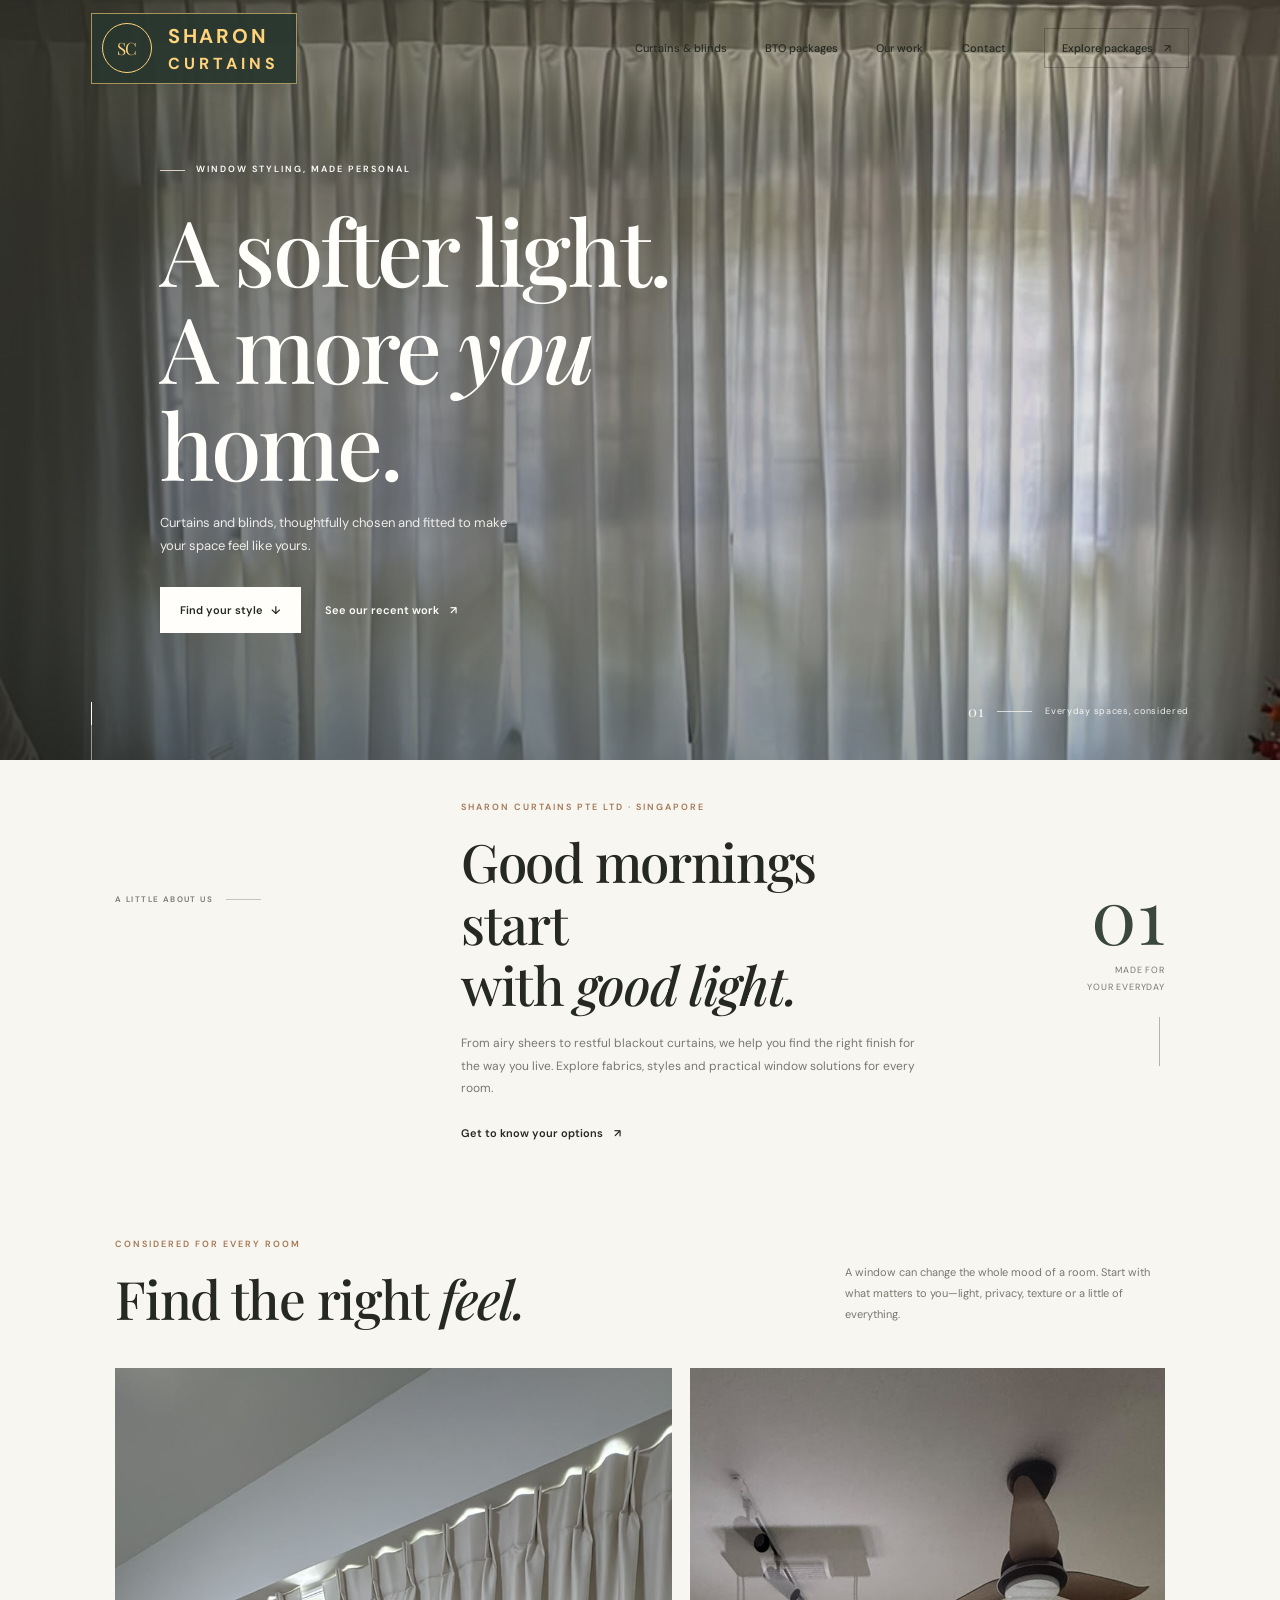
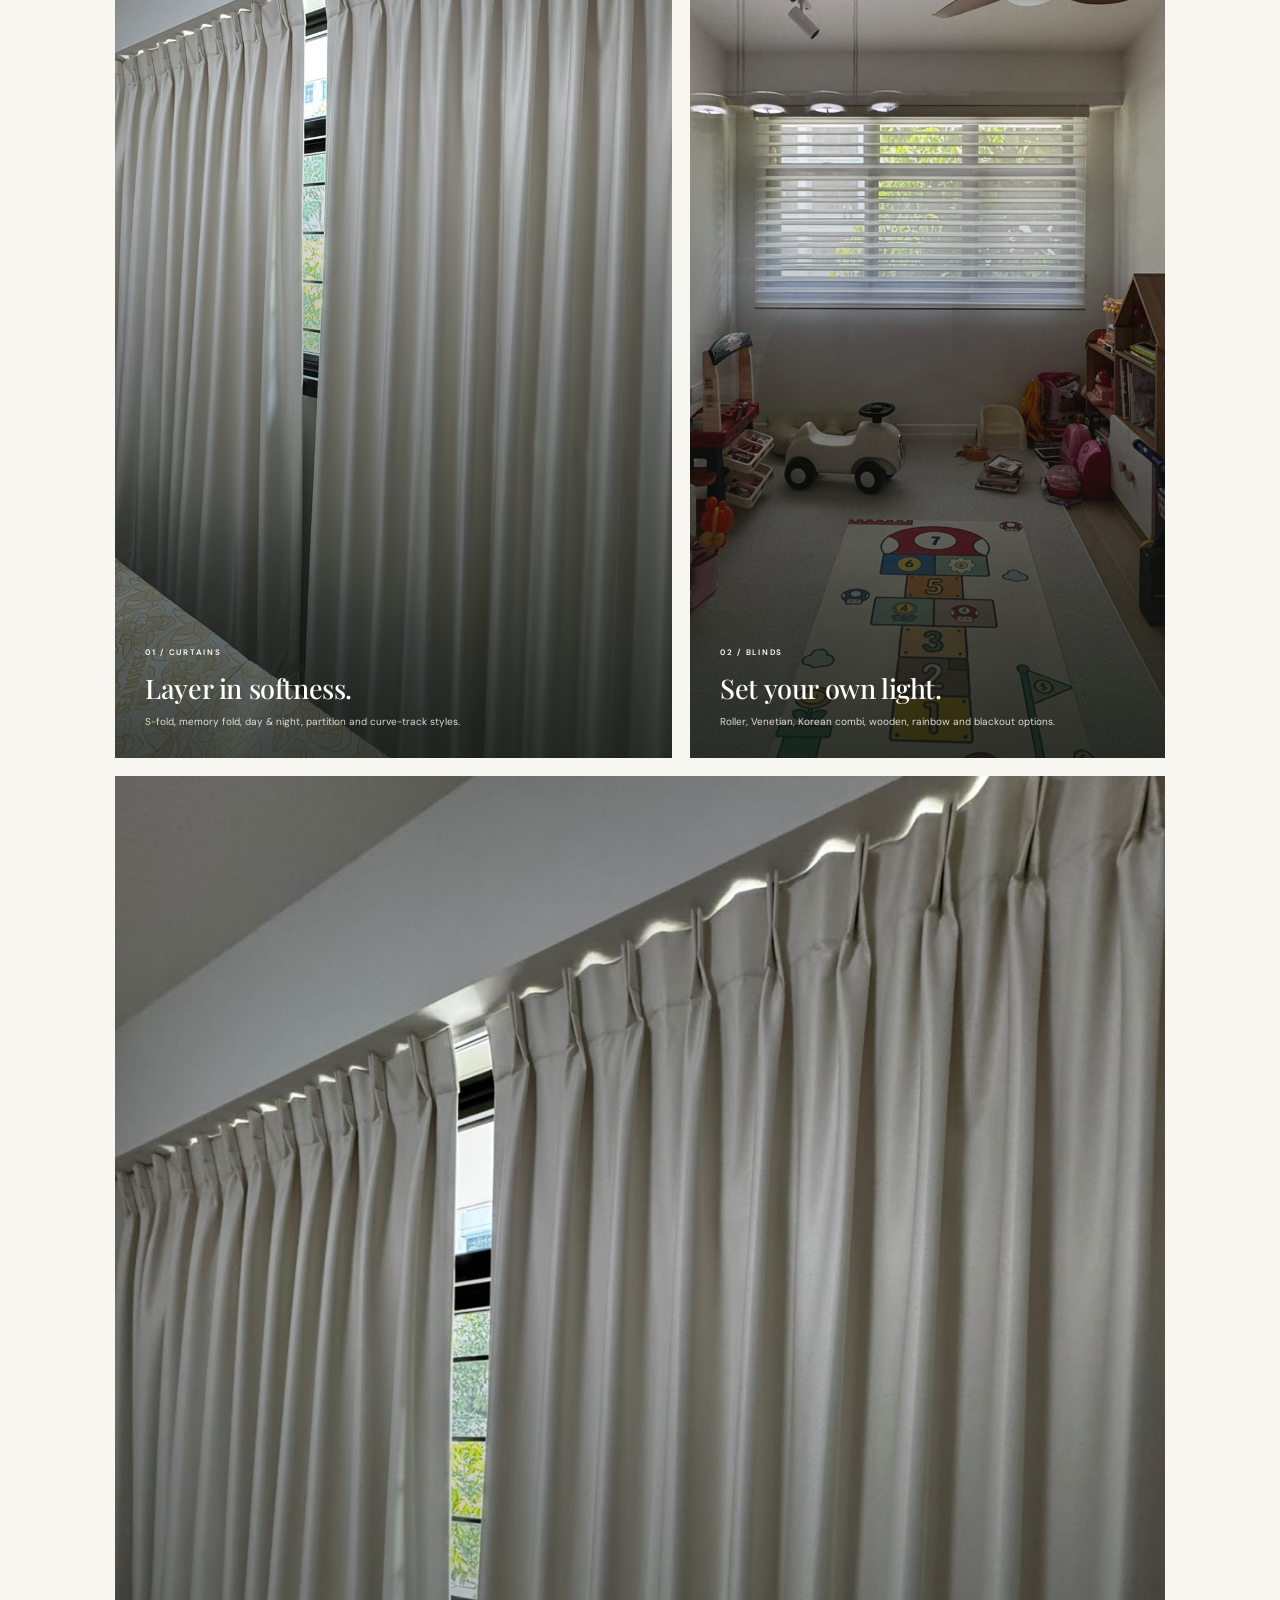
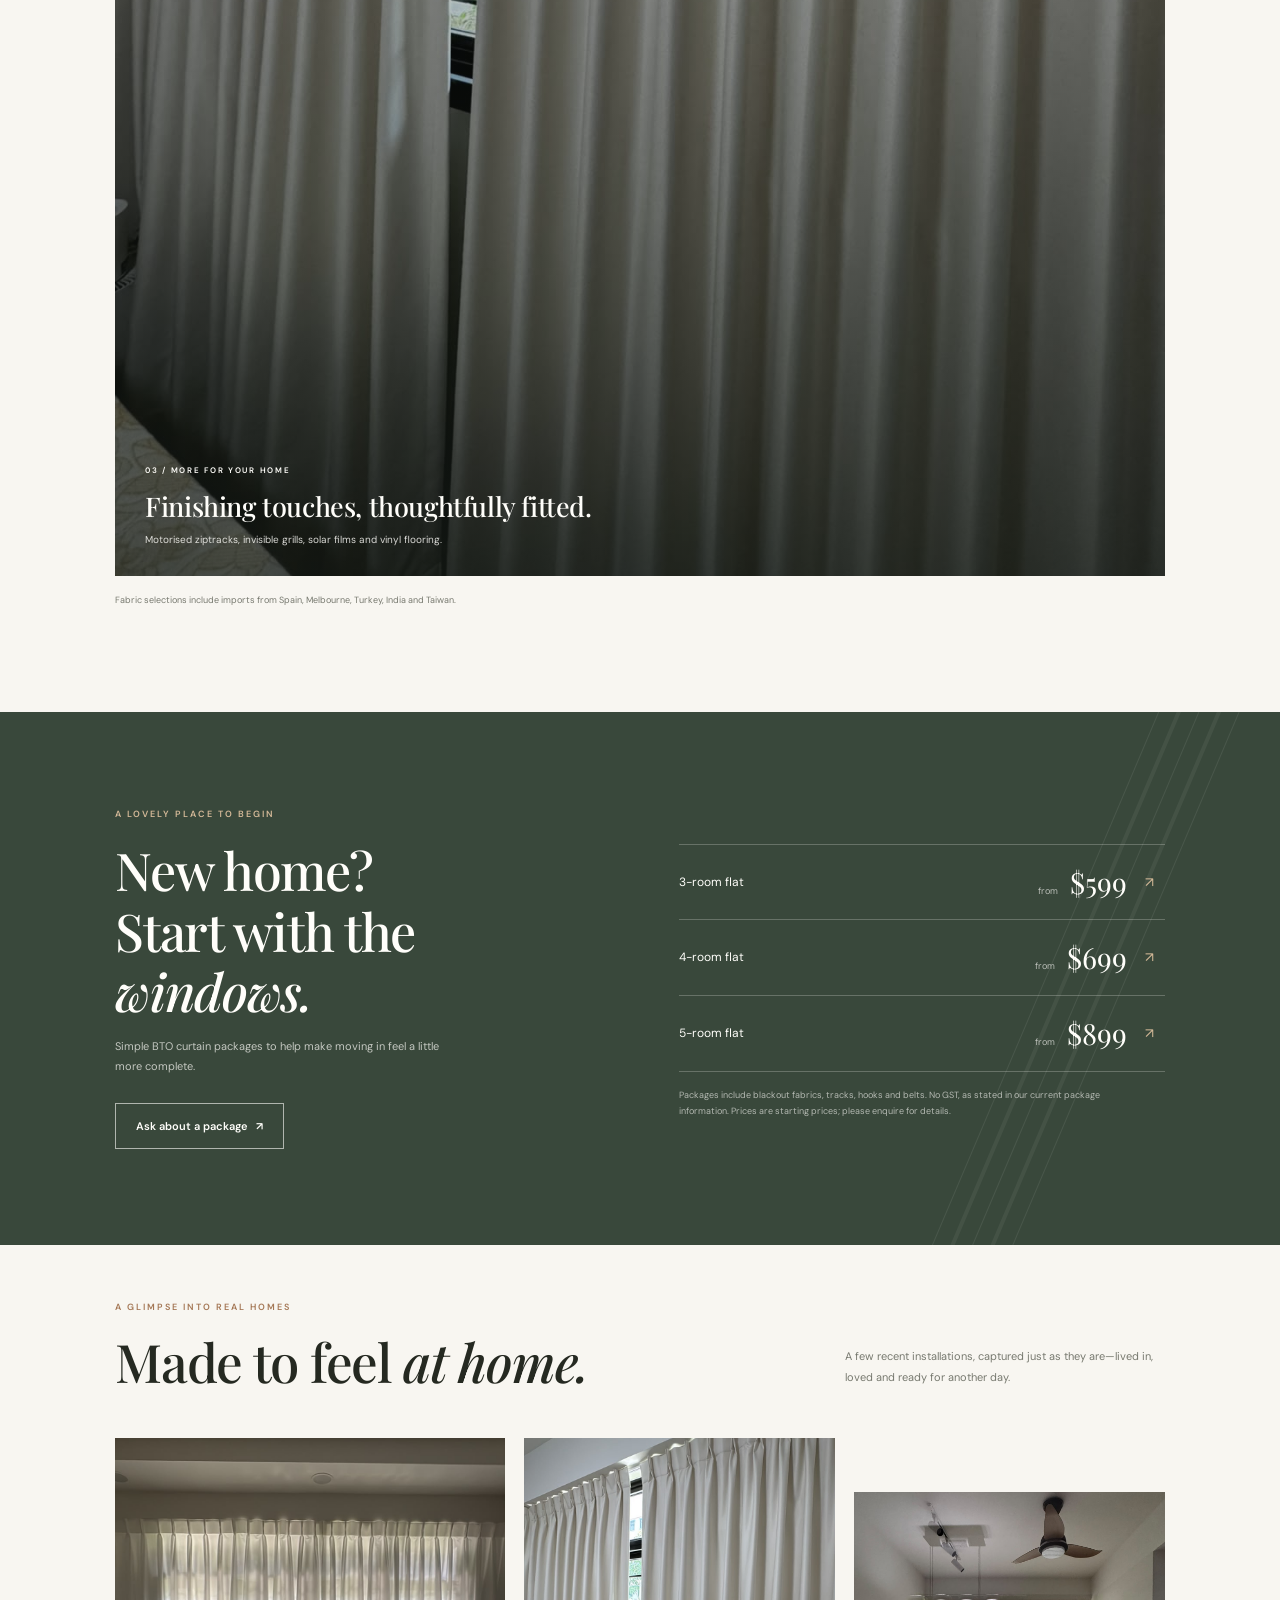
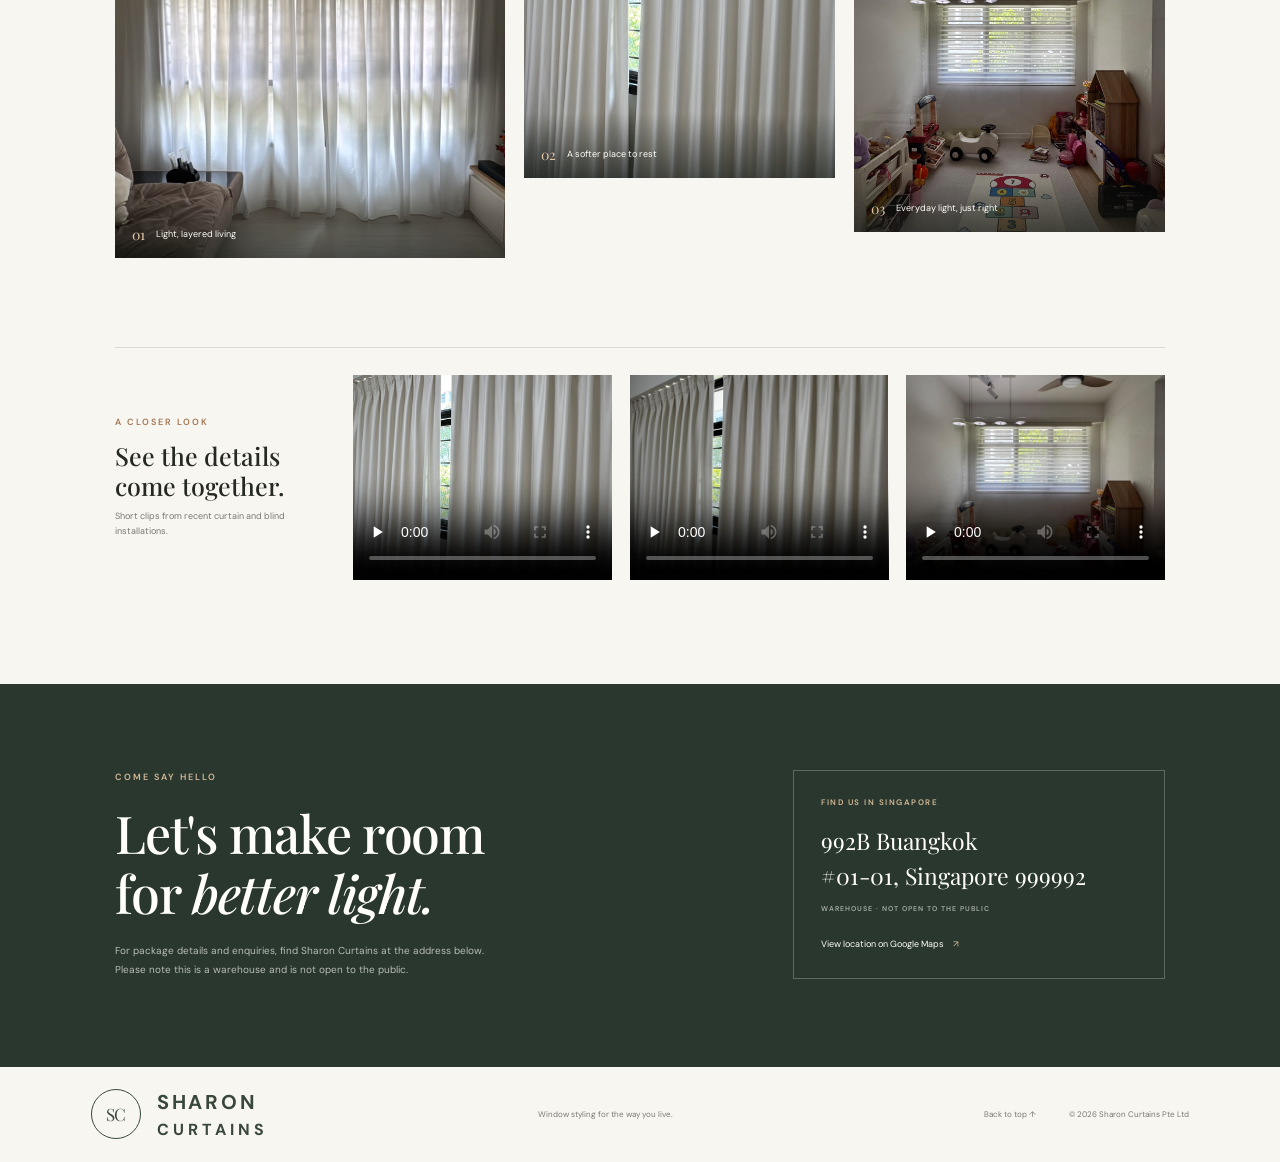
==== index.html @ f49eb1e2 "Publish Sharon Curtains website Co-authored-by: Copilot <223556219+Copilot@users.noreply.github.com>" ====
<!doctype html>
<html lang="en">
<head>
  <meta charset="utf-8">
  <meta name="viewport" content="width=device-width, initial-scale=1">
  <meta name="theme-color" content="#f8f6f1">
  <meta name="description" content="Thoughtful curtains, blinds and window solutions for Singapore homes. Explore Sharon Curtains' BTO packages and recent installations.">
  <title>Sharon Curtains | Made for the way you live</title>
  <link rel="preconnect" href="https://fonts.googleapis.com">
  <link rel="preconnect" href="https://fonts.gstatic.com" crossorigin>
  <link href="https://fonts.googleapis.com/css2?family=DM+Sans:wght@400;500;600;700&family=Playfair+Display:wght@500;600;700&display=swap" rel="stylesheet">
  <link rel="stylesheet" href="styles.css">
  <script src="script.js" defer></script>
</head>
<body>
  <header class="site-header">
    <a class="brand" href="#home" aria-label="Sharon Curtains home">
      <span class="brand-mark" aria-hidden="true">SC</span>
      <span class="brand-name">SHARON <span>CURTAINS</span></span>
    </a>

    <button class="menu-toggle" type="button" aria-expanded="false" aria-controls="site-nav" aria-label="Open navigation">
      <span></span><span></span>
    </button>

    <nav class="site-nav" id="site-nav" aria-label="Main navigation">
      <a href="#collections">Curtains & blinds</a>
      <a href="#packages">BTO packages</a>
      <a href="#projects">Our work</a>
      <a href="#contact">Contact</a>
      <a class="nav-cta" href="#packages">Explore packages <span aria-hidden="true">↗</span></a>
    </nav>
  </header>

  <main>
    <section class="hero" id="home" aria-labelledby="hero-title">
      <img class="hero-image" src="WhatsApp%20Image%202026-10-05%20at%2010.28.31%20(1).jpeg" alt="Soft white curtains framing a bright living room" fetchpriority="high">
      <div class="hero-shade"></div>
      <div class="hero-content">
        <p class="eyebrow hero-eyebrow"><span></span> Window styling, made personal</p>
        <h1 id="hero-title">A softer light.<br>A more <em>you</em> home.</h1>
        <p class="hero-copy">Curtains and blinds, thoughtfully chosen and fitted to make your space feel like yours.</p>
        <div class="hero-actions">
          <a class="button button-light" href="#collections">Find your style <span aria-hidden="true">↓</span></a>
          <a class="text-link hero-link" href="#projects">See our recent work <span aria-hidden="true">↗</span></a>
        </div>
      </div>
      <div class="hero-caption"><span>01</span><span class="caption-line"></span><span>Everyday spaces, considered</span></div>
      <a class="hero-scroll" href="#intro" aria-label="Scroll to discover"><span></span></a>
    </section>

    <section class="intro section-wrap" id="intro">
      <div class="intro-label"><span class="eyebrow">A little about us</span><span class="intro-rule"></span></div>
      <div class="intro-copy">
        <p class="eyebrow accent">Sharon Curtains Pte Ltd · Singapore</p>
        <h2>Good mornings start<br>with <em>good light.</em></h2>
        <p>From airy sheers to restful blackout curtains, we help you find the right finish for the way you live. Explore fabrics, styles and practical window solutions for every room.</p>
        <a class="text-link" href="#collections">Get to know your options <span aria-hidden="true">↗</span></a>
      </div>
      <div class="intro-detail" aria-hidden="true">
        <span class="detail-number">01</span>
        <span class="detail-label">Made for<br>your everyday</span>
        <span class="detail-stroke"></span>
      </div>
    </section>

    <section class="collections section-wrap" id="collections">
      <div class="section-heading">
        <div>
          <p class="eyebrow accent">Considered for every room</p>
          <h2>Find the right <em>feel.</em></h2>
        </div>
        <p class="section-intro">A window can change the whole mood of a room. Start with what matters to you—light, privacy, texture or a little of everything.</p>
      </div>

      <div class="collection-grid">
        <article class="collection-card collection-feature">
          <img src="WhatsApp%20Image%202026-10-05%20at%2010.28.27.jpeg" alt="Full-length neutral curtains with a tailored pleat" loading="lazy">
          <div class="card-overlay"></div>
          <div class="collection-info">
            <span class="card-index">01 / CURTAINS</span>
            <h3>Layer in softness.</h3>
            <p>S-fold, memory fold, day & night, partition and curve-track styles.</p>
          </div>
        </article>
        <article class="collection-card">
          <img src="WhatsApp%20Image%202026-10-05%20at%2010.28.33.jpeg" alt="Day-night blind filtering light in a family room" loading="lazy">
          <div class="card-overlay"></div>
          <div class="collection-info">
            <span class="card-index">02 / BLINDS</span>
            <h3>Set your own light.</h3>
            <p>Roller, Venetian, Korean combi, wooden, rainbow and blackout options.</p>
          </div>
        </article>
        <article class="collection-card collection-wide">
          <img src="WhatsApp%20Image%202026-10-05%20at%2010.28.31.jpeg" alt="Neutral curtain installation in a bright bedroom" loading="lazy">
          <div class="card-overlay"></div>
          <div class="collection-info">
            <span class="card-index">03 / MORE FOR YOUR HOME</span>
            <h3>Finishing touches, thoughtfully fitted.</h3>
            <p>Motorised ziptracks, invisible grills, solar films and vinyl flooring.</p>
          </div>
        </article>
      </div>
      <p class="collection-note">Fabric selections include imports from Spain, Melbourne, Turkey, India and Taiwan.</p>
    </section>

    <section class="packages" id="packages">
      <div class="package-inner section-wrap">
        <div class="package-heading">
          <p class="eyebrow">A lovely place to begin</p>
          <h2>New home?<br>Start with the <em>windows.</em></h2>
          <p>Simple BTO curtain packages to help make moving in feel a little more complete.</p>
          <a class="button button-outline" href="#contact">Ask about a package <span aria-hidden="true">↗</span></a>
        </div>
        <div class="price-list" aria-label="BTO curtain package starting prices">
          <article class="price-row">
            <span class="room-size">3-room flat</span>
            <span class="price"><span>from</span> $599</span>
            <span class="price-arrow" aria-hidden="true">↗</span>
          </article>
          <article class="price-row">
            <span class="room-size">4-room flat</span>
            <span class="price"><span>from</span> $699</span>
            <span class="price-arrow" aria-hidden="true">↗</span>
          </article>
          <article class="price-row">
            <span class="room-size">5-room flat</span>
            <span class="price"><span>from</span> $899</span>
            <span class="price-arrow" aria-hidden="true">↗</span>
          </article>
          <p class="price-footnote">Packages include blackout fabrics, tracks, hooks and belts. No GST, as stated in our current package information. Prices are starting prices; please enquire for details.</p>
        </div>
      </div>
      <div class="package-decoration" aria-hidden="true"><span></span><span></span><span></span><span></span><span></span></div>
    </section>

    <section class="projects section-wrap" id="projects">
      <div class="section-heading project-heading">
        <div>
          <p class="eyebrow accent">A glimpse into real homes</p>
          <h2>Made to feel <em>at home.</em></h2>
        </div>
        <p class="section-intro">A few recent installations, captured just as they are—lived in, loved and ready for another day.</p>
      </div>
      <div class="project-grid">
        <figure class="project-photo project-photo-tall">
          <img src="WhatsApp%20Image%202026-10-05%20at%2010.28.31%20(1).jpeg" alt="Sheer white curtains bringing gentle daylight into a living room" loading="lazy">
          <figcaption><span>01</span> Light, layered living</figcaption>
        </figure>
        <figure class="project-photo">
          <img src="WhatsApp%20Image%202026-10-05%20at%2010.28.27.jpeg" alt="Neutral blackout curtains fitted beside a bedroom window" loading="lazy">
          <figcaption><span>02</span> A softer place to rest</figcaption>
        </figure>
        <figure class="project-photo project-photo-offset">
          <img src="WhatsApp%20Image%202026-10-05%20at%2010.28.33.jpeg" alt="Light-filtering blinds fitted in a child's room" loading="lazy">
          <figcaption><span>03</span> Everyday light, just right</figcaption>
        </figure>
      </div>
      <div class="video-strip">
        <div class="video-copy">
          <p class="eyebrow accent">A closer look</p>
          <h3>See the details<br>come together.</h3>
          <p>Short clips from recent curtain and blind installations.</p>
        </div>
        <video controls playsinline preload="none" poster="WhatsApp%20Image%202026-10-05%20at%2010.28.27.jpeg" aria-label="Video of a recent curtain installation">
          <source src="WhatsApp%20Video%202026-10-05%20at%2010.28.29.mp4" type="video/mp4">
          Your browser does not support embedded videos.
        </video>
        <video controls playsinline preload="none" poster="WhatsApp%20Image%202026-10-05%20at%2010.28.31.jpeg" aria-label="Video of another recent window installation">
          <source src="WhatsApp%20Video%202026-10-05%20at%2010.28.32.mp4" type="video/mp4">
          Your browser does not support embedded videos.
        </video>
        <video controls playsinline preload="none" poster="WhatsApp%20Image%202026-10-05%20at%2010.28.33.jpeg" aria-label="Video of a recent blind installation">
          <source src="WhatsApp%20Video%202026-10-05%20at%2010.28.30.mp4" type="video/mp4">
          Your browser does not support embedded videos.
        </video>
      </div>
    </section>

    <section class="contact" id="contact">
      <div class="contact-inner section-wrap">
        <div class="contact-copy">
          <p class="eyebrow">Come say hello</p>
          <h2>Let's make room<br>for <em>better light.</em></h2>
          <p>For package details and enquiries, find Sharon Curtains at the address below. Please note this is a warehouse and is not open to the public.</p>
        </div>
        <div class="contact-card">
          <span class="contact-label">Find us in Singapore</span>
          <address>992B Buangkok<br>#01-01, Singapore 999992</address>
          <span class="warehouse-note">Warehouse · Not open to the public</span>
          <a class="contact-map" href="https://www.google.com/maps/search/?api=1&amp;query=992B%20Buangkok%20Singapore%20999992" target="_blank" rel="noreferrer">View location on Google Maps <span aria-hidden="true">↗</span></a>
        </div>
      </div>
    </section>
  </main>

  <footer class="site-footer">
    <a class="brand footer-brand" href="#home" aria-label="Sharon Curtains, back to top">
      <span class="brand-mark" aria-hidden="true">SC</span>
      <span class="brand-name">SHARON <span>CURTAINS</span></span>
    </a>
    <p>Window styling for the way you live.</p>
    <a class="back-top" href="#home">Back to top ↑</a>
    <span class="copyright">© <span id="year"></span> Sharon Curtains Pte Ltd</span>
  </footer>
</body>
</html>
---- styles.css ----
:root {
  color-scheme: light;
  --paper: #f8f6f1;
  --paper-deep: #eeebe3;
  --ink: #252921;
  --muted: #77796f;
  --green: #39483b;
  --green-deep: #29372e;
  --accent: #a47755;
  --white: #fffefa;
  --serif: "Playfair Display", Georgia, serif;
  --sans: "DM Sans", "Segoe UI", sans-serif;
}

* {
  box-sizing: border-box;
}

html {
  scroll-behavior: smooth;
  scroll-padding-top: 86px;
}

body {
  margin: 0;
  background: var(--paper);
  color: var(--ink);
  font-family: var(--sans);
  font-size: 15px;
  -webkit-font-smoothing: antialiased;
}

img,
video {
  display: block;
  max-width: 100%;
}

a {
  color: inherit;
}

.site-header {
  position: absolute;
  z-index: 5;
  top: 0;
  left: 0;
  display: flex;
  width: 100%;
  height: 96px;
  align-items: center;
  justify-content: space-between;
  padding: 0 7.1%;
  color: var(--ink);
}

.brand {
  display: inline-flex;
  align-items: center;
  gap: 16px;
  text-decoration: none;
}

.site-header > .brand {
  padding: 9px 17px 9px 10px;
  border: 1px solid rgba(255, 210, 124, .6);
  background: rgba(41, 55, 46, .94);
  box-shadow: 0 5px 20px rgba(24, 31, 26, .2);
  color: #ffd27c;
}

.brand-mark {
  display: grid;
  width: 50px;
  height: 50px;
  place-items: center;
  border: 1px solid currentColor;
  border-radius: 50%;
  font-family: var(--serif);
  font-size: 17px;
  letter-spacing: -1px;
}

.brand-name {
  font-size: 20px;
  font-weight: 700;
  letter-spacing: 2.8px;
}

.brand-name span {
  display: block;
  margin-top: 4px;
  font-size: 16px;
  font-weight: 700;
  letter-spacing: 4px;
}

.site-nav {
  display: flex;
  align-items: center;
  gap: clamp(20px, 3vw, 43px);
}

.site-nav > a {
  font-size: 11px;
  font-weight: 500;
  text-decoration: none;
}

.site-nav > a:not(.nav-cta):hover,
.text-link:hover,
.back-top:hover {
  color: var(--accent);
}

.site-nav .nav-cta {
  padding: 12px 17px;
  border: 1px solid rgba(37, 41, 33, .34);
  transition: color .2s ease, background .2s ease, border-color .2s ease;
}

.site-nav .nav-cta:hover {
  border-color: var(--green);
  background: var(--green);
  color: var(--white);
}

.nav-cta span,
.text-link span,
.button span {
  margin-left: 8px;
}

.menu-toggle {
  display: none;
}

.hero {
  position: relative;
  display: flex;
  min-height: min(760px, 93svh);
  align-items: center;
  overflow: hidden;
  background: #aaa69c;
}

.hero-image,
.hero-shade {
  position: absolute;
  inset: 0;
  width: 100%;
  height: 100%;
}

.hero-image {
  object-fit: cover;
  object-position: center 44%;
}

.hero-shade {
  background: linear-gradient(90deg, rgba(25, 29, 25, .65) 0%, rgba(25, 29, 25, .42) 45%, rgba(25, 29, 25, .04) 100%), linear-gradient(0deg, rgba(25, 29, 25, .22), transparent 27%);
}

.hero-content {
  position: relative;
  z-index: 1;
  width: min(560px, 75%);
  margin: 35px 0 0 12.5%;
  color: var(--white);
}

.eyebrow {
  margin: 0;
  font-size: 9px;
  font-weight: 600;
  letter-spacing: 2px;
  line-height: 1.7;
  text-transform: uppercase;
}

.hero-eyebrow {
  display: flex;
  align-items: center;
  gap: 11px;
}

.hero-eyebrow span {
  width: 25px;
  height: 1px;
  background: #ded3c2;
}

h1,
h2,
h3,
p {
  margin-top: 0;
}

h1,
h2,
.collection-info h3,
.video-copy h3 {
  font-family: var(--serif);
  font-weight: 500;
}

.hero h1 {
  margin: 23px 0 18px;
  font-size: clamp(49px, 7.3vw, 91px);
  letter-spacing: -2.8px;
  line-height: 1.07;
}

h1 em,
h2 em {
  font-weight: 500;
}

.hero-copy {
  max-width: 370px;
  margin-bottom: 29px;
  color: rgba(255, 254, 250, .88);
  font-size: 13px;
  line-height: 1.8;
}

.hero-actions {
  display: flex;
  align-items: center;
  gap: 24px;
}

.button {
  display: inline-flex;
  min-height: 46px;
  align-items: center;
  justify-content: center;
  padding: 0 20px;
  font-size: 11px;
  font-weight: 600;
  text-decoration: none;
  transition: background .2s ease, color .2s ease, border-color .2s ease;
}

.button-light {
  background: var(--white);
  color: var(--ink);
}

.button-light:hover {
  background: var(--paper-deep);
}

.text-link {
  display: inline-block;
  font-size: 11px;
  font-weight: 600;
  text-decoration: none;
  transition: color .2s ease;
}

.hero-link:hover {
  color: #eee1cb;
}

.hero-caption {
  position: absolute;
  right: 7.1%;
  bottom: 39px;
  display: flex;
  align-items: center;
  gap: 13px;
  color: rgba(255, 254, 250, .9);
  font-size: 9px;
  letter-spacing: .7px;
}

.hero-caption > span:first-child {
  font-family: var(--serif);
  font-size: 15px;
}

.caption-line {
  width: 35px;
  height: 1px;
  background: rgba(255, 254, 250, .7);
}

.hero-scroll {
  position: absolute;
  bottom: 0;
  left: 7.1%;
  width: 1px;
  height: 58px;
  background: rgba(255, 254, 250, .5);
}

.hero-scroll span {
  display: block;
  width: 1px;
  height: 23px;
  background: var(--white);
  animation: scroll-line 1.7s ease-in-out infinite;
}

@keyframes scroll-line {
  0% { transform: translateY(0); }
  75%, 100% { transform: translateY(35px); }
}

.section-wrap {
  width: min(1120px, 82%);
  margin: 0 auto;
}

.intro {
  display: grid;
  min-height: 400px;
  grid-template-columns: 1fr 1.6fr .62fr;
  align-items: center;
  gap: 5%;
  padding-top: 40px;
  padding-bottom: 40px;
}

.intro-label {
  align-self: start;
  display: flex;
  align-items: center;
  gap: 13px;
  margin-top: 93px;
  color: var(--muted);
  white-space: nowrap;
}

.intro-label .eyebrow {
  font-size: 8px;
  letter-spacing: 1.4px;
}

.intro-rule {
  width: 35px;
  height: 1px;
  background: #c8c3b7;
}

.accent {
  color: var(--accent);
}

.intro-copy h2,
.section-heading h2,
.package-heading h2,
.contact-copy h2 {
  margin: 16px 0;
  font-size: clamp(36px, 4.2vw, 53px);
  letter-spacing: -1.3px;
  line-height: 1.16;
}

.intro-copy > p:not(.eyebrow) {
  max-width: 470px;
  margin-bottom: 22px;
  color: var(--muted);
  font-size: 12px;
  line-height: 1.9;
}

.intro-detail {
  display: flex;
  flex-direction: column;
  align-items: flex-end;
  color: var(--green);
}

.detail-number {
  font-family: var(--serif);
  font-size: 76px;
  line-height: 1;
}

.detail-label {
  margin: 10px 0 22px;
  color: var(--muted);
  font-size: 9px;
  letter-spacing: .8px;
  line-height: 1.8;
  text-align: right;
  text-transform: uppercase;
}

.detail-stroke {
  width: 1px;
  height: 49px;
  margin-right: 5px;
  background: #b2b5a8;
}

.collections,
.projects {
  padding-top: 55px;
  padding-bottom: 104px;
}

.section-heading {
  display: flex;
  align-items: flex-end;
  justify-content: space-between;
  gap: 30px;
  margin-bottom: 38px;
}

.section-heading h2 {
  margin-bottom: 0;
}

.section-intro {
  max-width: 320px;
  margin-bottom: 5px;
  color: var(--muted);
  font-size: 11px;
  line-height: 1.9;
}

.collection-grid {
  display: grid;
  grid-template-columns: 1.08fr .92fr;
  gap: 18px;
}

.collection-card {
  position: relative;
  min-height: 395px;
  overflow: hidden;
  background: var(--paper-deep);
  color: var(--white);
}

.collection-card > img,
.project-photo > img {
  width: 100%;
  height: 100%;
  object-fit: cover;
  transition: transform .7s cubic-bezier(.2, .75, .2, 1);
}

.collection-card:hover > img,
.project-photo:hover > img {
  transform: scale(1.04);
}

.collection-feature > img {
  object-position: center 43%;
}

.collection-card:nth-child(2) > img {
  object-position: center 47%;
}

.card-overlay {
  position: absolute;
  inset: 0;
  background: linear-gradient(0deg, rgba(22, 28, 23, .75), transparent 66%);
}

.collection-info {
  position: absolute;
  right: 30px;
  bottom: 28px;
  left: 30px;
}

.card-index {
  font-size: 8px;
  font-weight: 600;
  letter-spacing: 1.7px;
}

.collection-info h3 {
  margin: 10px 0 7px;
  font-size: 27px;
  letter-spacing: -.4px;
}

.collection-info p {
  max-width: 390px;
  margin-bottom: 0;
  color: rgba(255, 254, 250, .83);
  font-size: 10px;
  line-height: 1.7;
}

.collection-wide {
  min-height: 270px;
  grid-column: 1 / -1;
}

.collection-wide > img {
  object-position: center 42%;
}

.collection-wide .collection-info {
  max-width: 485px;
}

.collection-note {
  margin: 17px 0 0;
  color: var(--muted);
  font-size: 9px;
  line-height: 1.7;
}

.packages {
  position: relative;
  overflow: hidden;
  background: var(--green);
  color: var(--white);
}

.package-inner {
  position: relative;
  z-index: 1;
  display: grid;
  grid-template-columns: .9fr 1fr;
  align-items: center;
  gap: 12%;
  padding-top: 95px;
  padding-bottom: 96px;
}

.package-heading .eyebrow,
.contact .eyebrow {
  color: #d4b998;
}

.package-heading h2,
.contact-copy h2 {
  margin-top: 18px;
  font-size: clamp(38px, 4.2vw, 52px);
}

.package-heading > p:not(.eyebrow) {
  max-width: 335px;
  margin-bottom: 26px;
  color: rgba(255, 254, 250, .7);
  font-size: 11px;
  line-height: 1.8;
}

.button-outline {
  border: 1px solid rgba(255, 254, 250, .6);
  color: var(--white);
}

.button-outline:hover {
  border-color: var(--white);
  background: var(--white);
  color: var(--green);
}

.price-list {
  padding-top: 7px;
}

.price-row {
  display: grid;
  min-height: 76px;
  grid-template-columns: 1fr auto 20px;
  align-items: center;
  gap: 18px;
  border-bottom: 1px solid rgba(255, 254, 250, .23);
}

.price-row:first-child {
  border-top: 1px solid rgba(255, 254, 250, .23);
}

.room-size {
  font-size: 12px;
}

.price {
  font-family: var(--serif);
  font-size: 29px;
}

.price > span {
  margin-right: 5px;
  color: rgba(255, 254, 250, .66);
  font-family: var(--sans);
  font-size: 9px;
}

.price-arrow {
  color: #d4b998;
  font-size: 14px;
}

.price-footnote {
  max-width: 430px;
  margin: 15px 0 0;
  color: rgba(255, 254, 250, .62);
  font-size: 9px;
  line-height: 1.8;
}

.package-decoration {
  position: absolute;
  top: -58px;
  right: 13%;
  display: flex;
  height: 130%;
  gap: 16px;
  opacity: .08;
  transform: rotate(23deg);
}

.package-decoration span {
  width: 1px;
  background: var(--white);
}

.package-decoration span:nth-child(2),
.package-decoration span:nth-child(4) {
  width: 4px;
  opacity: .7;
}

.project-heading {
  margin-bottom: 45px;
}

.project-grid {
  display: grid;
  height: 460px;
  grid-template-columns: 1.08fr .86fr .86fr;
  align-items: start;
  gap: 19px;
}

.project-photo {
  position: relative;
  height: 340px;
  margin: 0;
  overflow: hidden;
  background: var(--paper-deep);
}

.project-photo-tall {
  height: 420px;
}

.project-photo-offset {
  margin-top: 54px;
}

.project-photo > img {
  object-position: center 44%;
}

.project-photo figcaption {
  position: absolute;
  right: 0;
  bottom: 0;
  left: 0;
  display: flex;
  align-items: center;
  gap: 11px;
  padding: 32px 17px 14px;
  background: linear-gradient(0deg, rgba(25, 29, 25, .62), transparent);
  color: var(--white);
  font-size: 9px;
}

.project-photo figcaption span {
  color: #e4c9a9;
  font-family: var(--serif);
  font-size: 14px;
}

.video-strip {
  display: grid;
  grid-template-columns: .85fr 1fr 1fr 1fr;
  align-items: center;
  gap: 18px;
  margin-top: 49px;
  padding-top: 27px;
  border-top: 1px solid #dedbd2;
}

.video-copy h3 {
  margin: 11px 0 8px;
  font-size: 25px;
  line-height: 1.2;
}

.video-copy > p:last-child {
  max-width: 220px;
  margin-bottom: 0;
  color: var(--muted);
  font-size: 9px;
  line-height: 1.7;
}

.video-strip video {
  width: 100%;
  height: 205px;
  background: #e1ded5;
  object-fit: cover;
}

.contact {
  background: var(--green-deep);
  color: var(--white);
}

.contact-inner {
  display: grid;
  grid-template-columns: 1fr .7fr;
  align-items: center;
  gap: 14%;
  padding-top: 86px;
  padding-bottom: 88px;
}

.contact-copy h2 {
  margin-bottom: 17px;
}

.contact-copy > p:last-child {
  max-width: 400px;
  margin-bottom: 0;
  color: rgba(255, 254, 250, .67);
  font-size: 10px;
  line-height: 1.9;
}

.contact-card {
  padding: 26px 27px;
  border: 1px solid rgba(255, 254, 250, .25);
}

.contact-label,
.warehouse-note {
  display: block;
  color: #d4b998;
  font-size: 8px;
  font-weight: 600;
  letter-spacing: 1.5px;
  text-transform: uppercase;
}

.contact-card address {
  margin: 16px 0 10px;
  font-family: var(--serif);
  font-size: 23px;
  font-style: normal;
  line-height: 1.55;
}

.warehouse-note {
  color: rgba(255, 254, 250, .58);
  font-size: 7px;
  letter-spacing: 1px;
}

.contact-map {
  display: inline-block;
  margin-top: 25px;
  color: var(--white);
  font-size: 9px;
  text-decoration: none;
}

.contact-map span {
  margin-left: 7px;
  color: #d4b998;
}

.contact-map:hover {
  color: #d4b998;
}

.site-footer {
  display: grid;
  min-height: 95px;
  grid-template-columns: 1fr 1fr auto auto;
  align-items: center;
  gap: 33px;
  padding: 17px 7.1%;
}

.footer-brand {
  color: var(--green);
}

.site-footer > p,
.copyright,
.back-top {
  margin-bottom: 0;
  color: var(--muted);
  font-size: 8px;
}

.back-top {
  text-decoration: none;
}

.copyright {
  white-space: nowrap;
}

:focus-visible {
  outline: 2px solid var(--accent);
  outline-offset: 4px;
}

@media (min-width: 1400px) {
  .hero {
    min-height: 780px;
  }
}

@media (max-width: 850px) {
  .site-header {
    height: 80px;
    padding: 0 6%;
  }

  .menu-toggle {
    position: relative;
    z-index: 2;
    display: flex;
    width: 42px;
    height: 42px;
    flex-direction: column;
    align-items: center;
    justify-content: center;
    gap: 6px;
    border: 1px solid rgba(37, 41, 33, .27);
    background: rgba(248, 246, 241, .76);
    cursor: pointer;
  }

  .menu-toggle span {
    width: 16px;
    height: 1px;
    background: var(--ink);
  }

  .site-nav {
    position: absolute;
    top: 61px;
    right: 6%;
    left: 6%;
    display: none;
    align-items: stretch;
    gap: 0;
    padding: 10px 19px 17px;
    background: var(--paper);
    box-shadow: 0 15px 24px rgba(36, 39, 32, .12);
  }

  .site-nav.is-open {
    display: flex;
    flex-direction: column;
  }

  .site-nav > a {
    padding: 13px 0;
    border-bottom: 1px solid #e3e0d7;
  }

  .site-nav .nav-cta {
    align-self: flex-start;
    margin-top: 13px;
    padding: 12px 15px;
    border: 1px solid rgba(37, 41, 33, .34);
  }

  .hero {
    min-height: 680px;
    min-height: 90svh;
  }

  .hero-content {
    margin-left: 9%;
  }

  .section-wrap {
    width: 86%;
  }

  .intro {
    grid-template-columns: .72fr 1.8fr;
    gap: 4%;
  }

  .intro-detail {
    display: none;
  }

  .collection-card {
    min-height: 350px;
  }

  .collection-wide {
    min-height: 250px;
  }

  .package-inner {
    gap: 7%;
  }

  .project-grid {
    height: 400px;
  }

  .project-photo {
    height: 290px;
  }

  .project-photo-tall {
    height: 365px;
  }

  .project-photo-offset {
    margin-top: 42px;
  }

  .video-strip {
    grid-template-columns: 1fr 1fr;
  }

  .video-copy {
    grid-column: 1 / -1;
  }

  .video-strip video {
    height: 240px;
  }

  .contact-inner {
    gap: 7%;
  }

  .site-footer {
    grid-template-columns: 1fr 1fr auto;
    gap: 16px;
    padding-right: 6%;
    padding-left: 6%;
  }

  .site-footer > p {
    display: none;
  }
}

@media (max-width: 600px) {
  html {
    scroll-padding-top: 72px;
  }

  .site-header {
    height: 74px;
  }

  .brand-mark {
    width: 43px;
    height: 43px;
    font-size: 13px;
  }

  .site-header > .brand {
    gap: 11px;
    padding: 7px 12px 7px 8px;
  }

  .brand-name {
    font-size: 16px;
    letter-spacing: 2.1px;
  }

  .brand-name span {
    margin-top: 4px;
    font-size: 12px;
    letter-spacing: 3px;
  }

  .hero {
    min-height: 690px;
    min-height: 92svh;
    max-height: 850px;
  }

  .hero-image {
    object-position: 54% center;
  }

  .hero-shade {
    background: linear-gradient(90deg, rgba(25, 29, 25, .58), rgba(25, 29, 25, .1)), linear-gradient(0deg, rgba(25, 29, 25, .42), transparent 60%);
  }

  .hero-content {
    width: 86%;
    margin: 58px 0 0 7%;
  }

  .hero h1 {
    margin-top: 20px;
    font-size: clamp(47px, 13vw, 70px);
    letter-spacing: -2px;
  }

  .hero-copy {
    max-width: 320px;
    font-size: 12px;
  }

  .hero-actions {
    align-items: flex-start;
    flex-direction: column;
    gap: 17px;
  }

  .hero-caption {
    right: 7%;
    bottom: 26px;
    font-size: 8px;
  }

  .hero-scroll {
    left: 7%;
    height: 44px;
  }

  .section-wrap {
    width: 86%;
  }

  .intro {
    min-height: 0;
    grid-template-columns: 1fr;
    gap: 22px;
    padding-top: 77px;
    padding-bottom: 82px;
  }

  .intro-label {
    margin-top: 0;
  }

  .intro-copy h2,
  .section-heading h2,
  .package-heading h2,
  .contact-copy h2 {
    font-size: 39px;
  }

  .intro-copy > p:not(.eyebrow) {
    font-size: 11px;
  }

  .collections,
  .projects {
    padding-top: 36px;
    padding-bottom: 77px;
  }

  .section-heading {
    align-items: flex-start;
    flex-direction: column;
    gap: 14px;
    margin-bottom: 25px;
  }

  .section-intro {
    max-width: 390px;
    margin-bottom: 0;
  }

  .collection-grid {
    grid-template-columns: 1fr;
    gap: 13px;
  }

  .collection-card {
    min-height: 375px;
  }

  .collection-wide {
    min-height: 330px;
    grid-column: auto;
  }

  .collection-info {
    right: 22px;
    bottom: 22px;
    left: 22px;
  }

  .collection-info h3 {
    font-size: 25px;
  }

  .collection-note {
    font-size: 8px;
  }

  .package-inner {
    grid-template-columns: 1fr;
    gap: 39px;
    padding-top: 72px;
    padding-bottom: 73px;
  }

  .price-row {
    min-height: 70px;
    gap: 10px;
  }

  .price {
    font-size: 27px;
  }

  .project-grid {
    height: auto;
    grid-template-columns: 1fr 1fr;
    gap: 12px;
  }

  .project-photo,
  .project-photo-tall {
    height: 280px;
  }

  .project-photo:first-child {
    grid-column: 1 / -1;
    height: 370px;
  }

  .project-photo-offset {
    margin-top: 0;
  }

  .project-photo figcaption {
    gap: 7px;
    padding-right: 9px;
    padding-left: 9px;
    font-size: 8px;
  }

  .video-strip {
    gap: 11px;
    margin-top: 38px;
  }

  .video-strip video {
    height: 190px;
  }

  .contact-inner {
    grid-template-columns: 1fr;
    gap: 34px;
    padding-top: 69px;
    padding-bottom: 72px;
  }

  .contact-card {
    padding: 23px;
  }

  .site-footer {
    grid-template-columns: 1fr auto;
    gap: 14px;
    padding: 21px 7%;
  }

  .copyright {
    grid-column: 1 / -1;
  }
}

@media (prefers-reduced-motion: reduce) {
  *,
  *::before,
  *::after {
    scroll-behavior: auto !important;
    animation-duration: .01ms !important;
    animation-iteration-count: 1 !important;
    transition-duration: .01ms !important;
  }
}
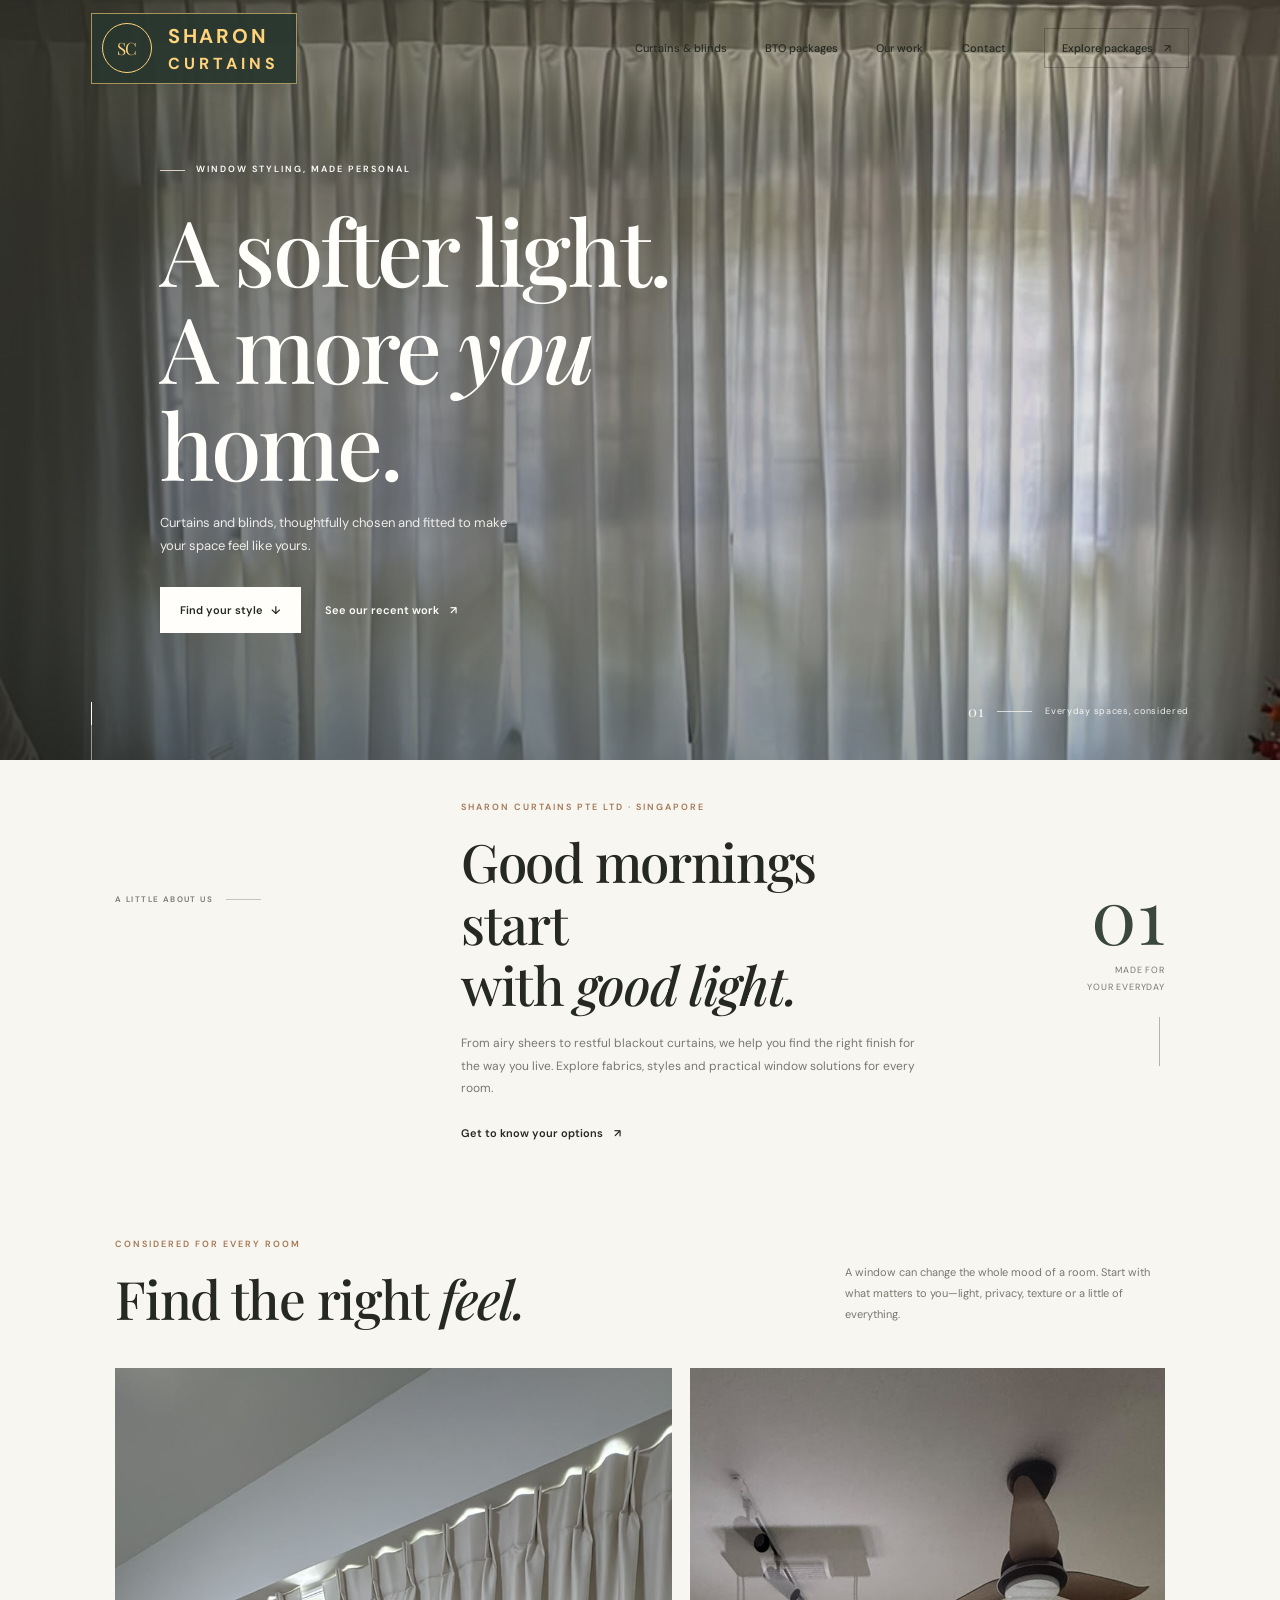
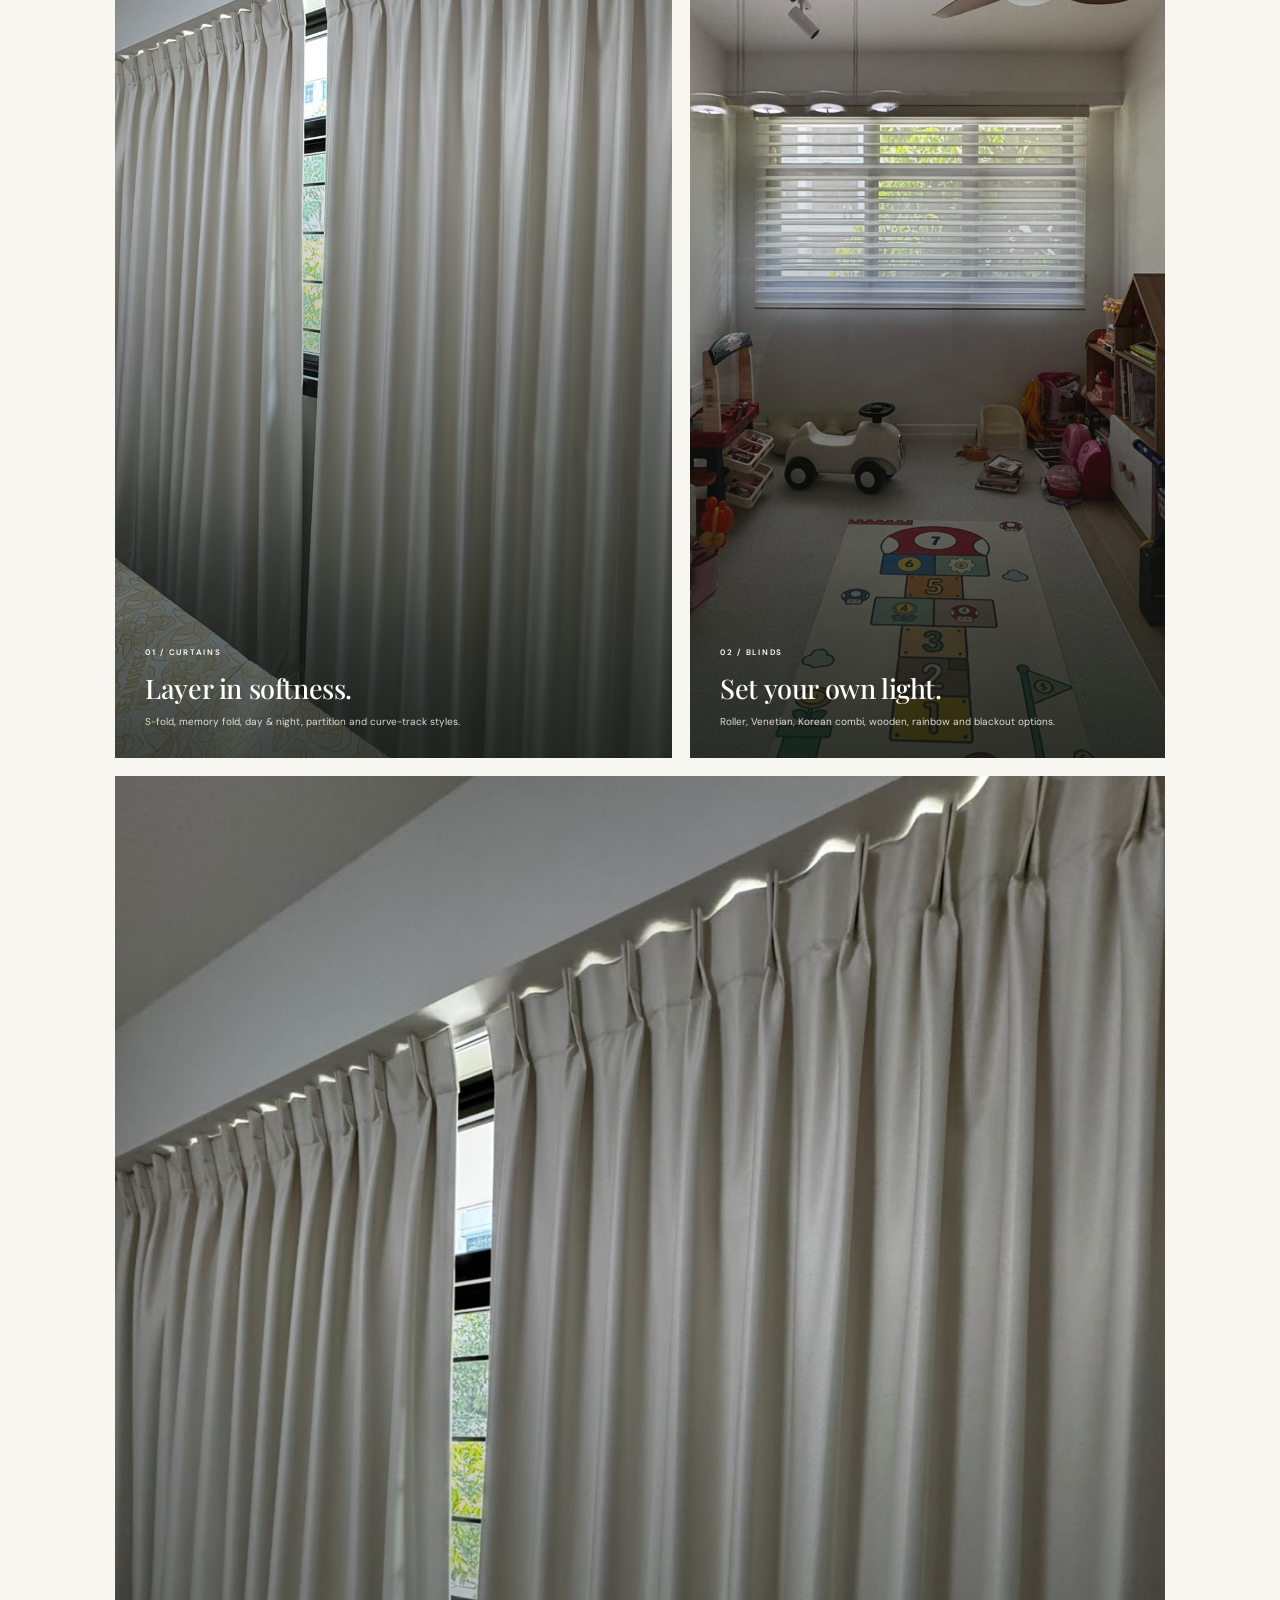
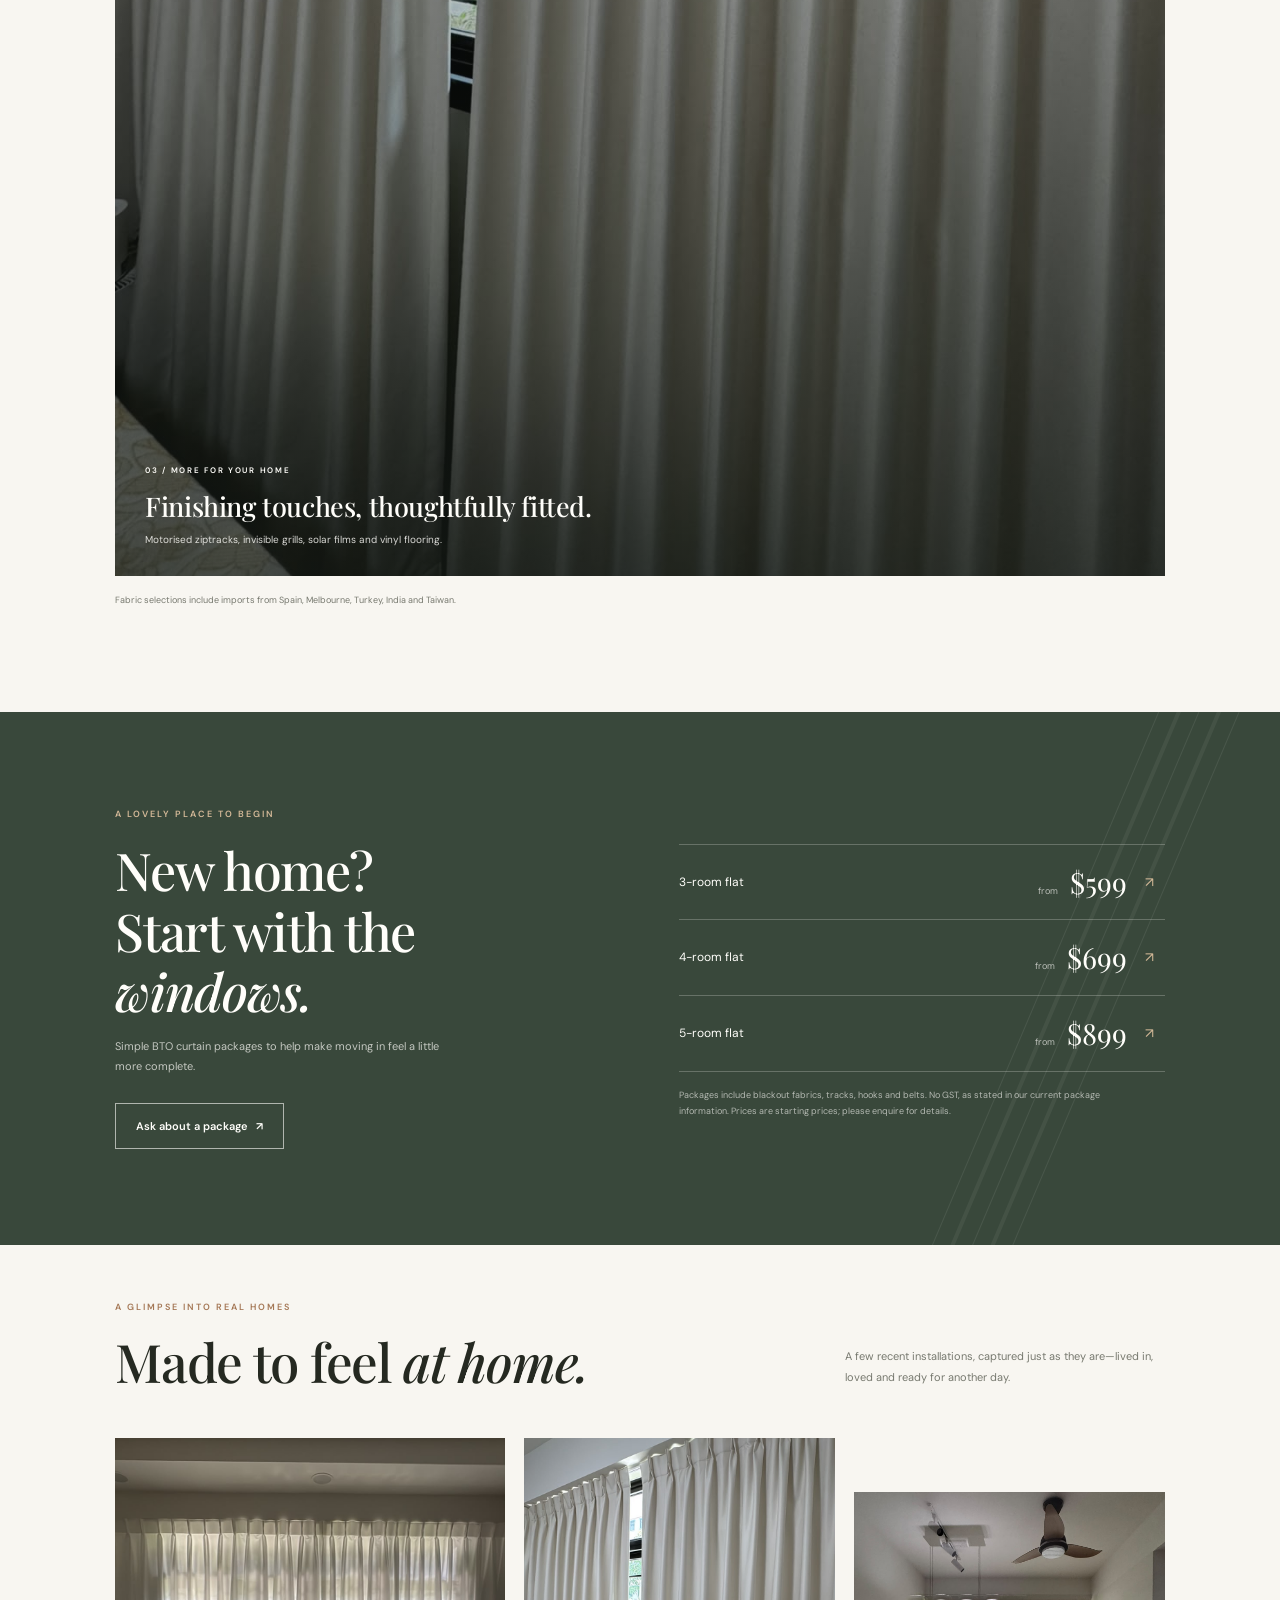
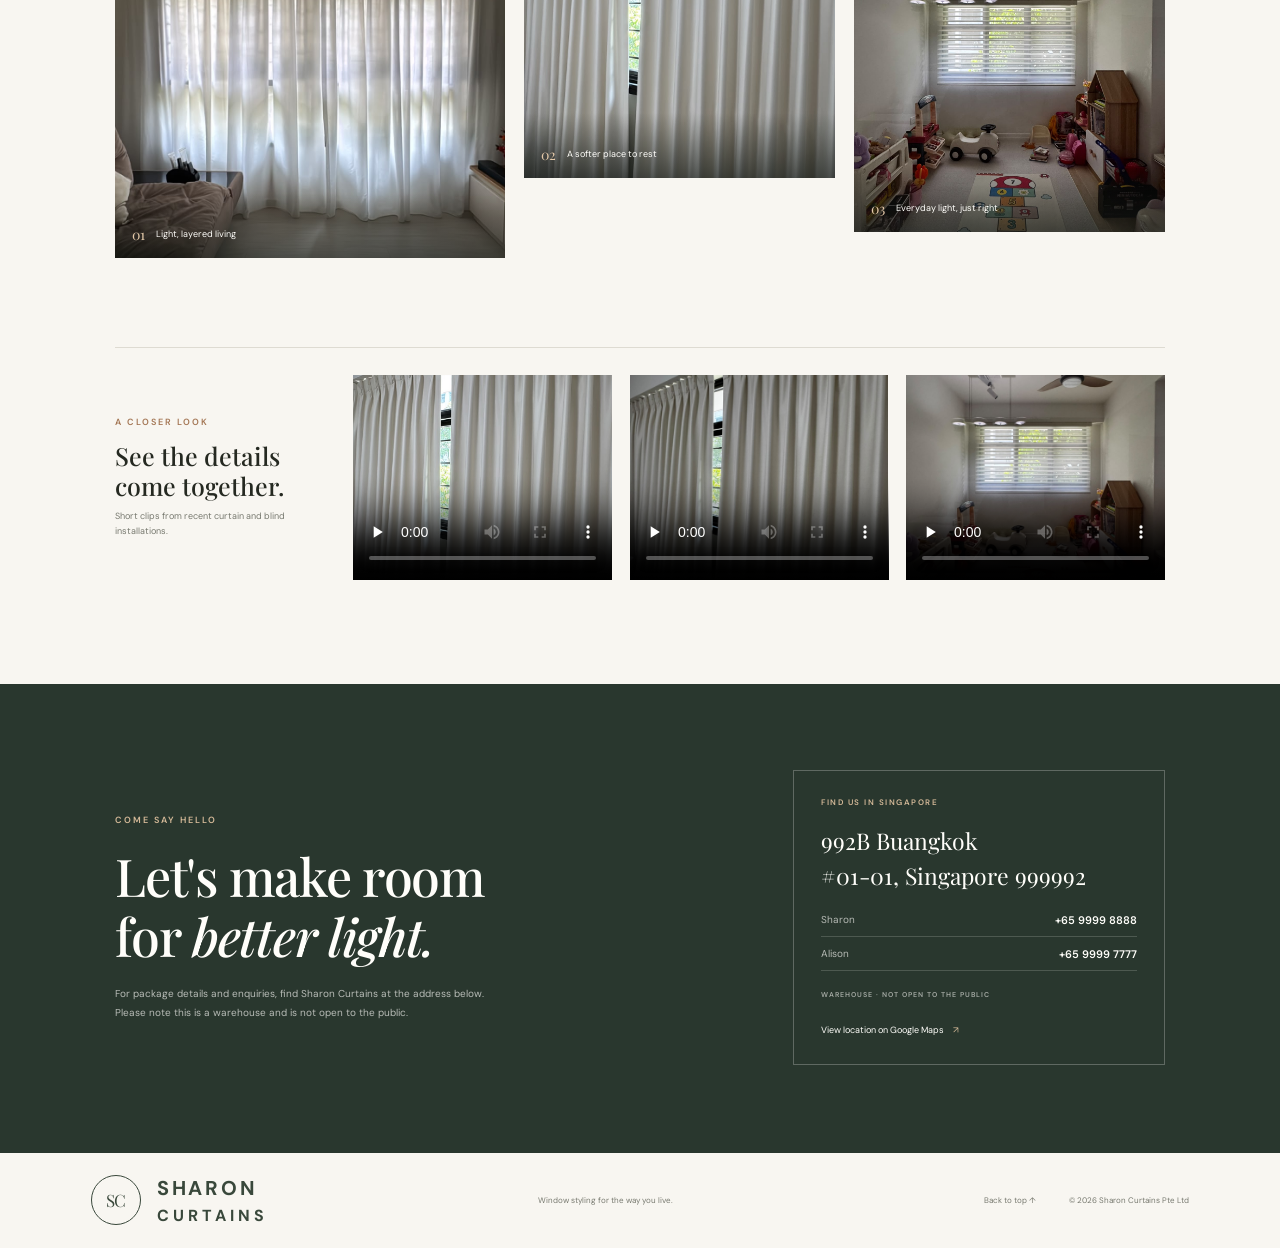
==== commit d0ae78cc: "Add contact phone numbers Co-authored-by: Copilot <223556219+Copilot@users.noreply.github.com>" ====
--- a/index.html
+++ b/index.html
@@ -188,6 +188,10 @@
         <div class="contact-card">
           <span class="contact-label">Find us in Singapore</span>
           <address>992B Buangkok<br>#01-01, Singapore 999992</address>
+          <div class="contact-phone-list" aria-label="Call Sharon Curtains">
+            <a class="contact-phone" href="tel:+6599998888"><span>Sharon</span><strong>+65 9999 8888</strong></a>
+            <a class="contact-phone" href="tel:+6599997777"><span>Alison</span><strong>+65 9999 7777</strong></a>
+          </div>
           <span class="warehouse-note">Warehouse · Not open to the public</span>
           <a class="contact-map" href="https://www.google.com/maps/search/?api=1&amp;query=992B%20Buangkok%20Singapore%20999992" target="_blank" rel="noreferrer">View location on Google Maps <span aria-hidden="true">↗</span></a>
         </div>
--- a/styles.css
+++ b/styles.css
@@ -757,6 +757,37 @@
   font-size: 23px;
   font-style: normal;
   line-height: 1.55;
+}
+
+.contact-phone-list {
+  display: grid;
+  gap: 10px;
+  margin: 19px 0;
+}
+
+.contact-phone {
+  display: flex;
+  align-items: center;
+  justify-content: space-between;
+  gap: 12px;
+  padding-bottom: 9px;
+  border-bottom: 1px solid rgba(255, 254, 250, .17);
+  color: var(--white);
+  font-size: 10px;
+  text-decoration: none;
+}
+
+.contact-phone span {
+  color: rgba(255, 254, 250, .66);
+}
+
+.contact-phone strong {
+  font-size: 11px;
+  font-weight: 600;
+}
+
+.contact-phone:hover strong {
+  color: #d4b998;
 }
 
 .warehouse-note {
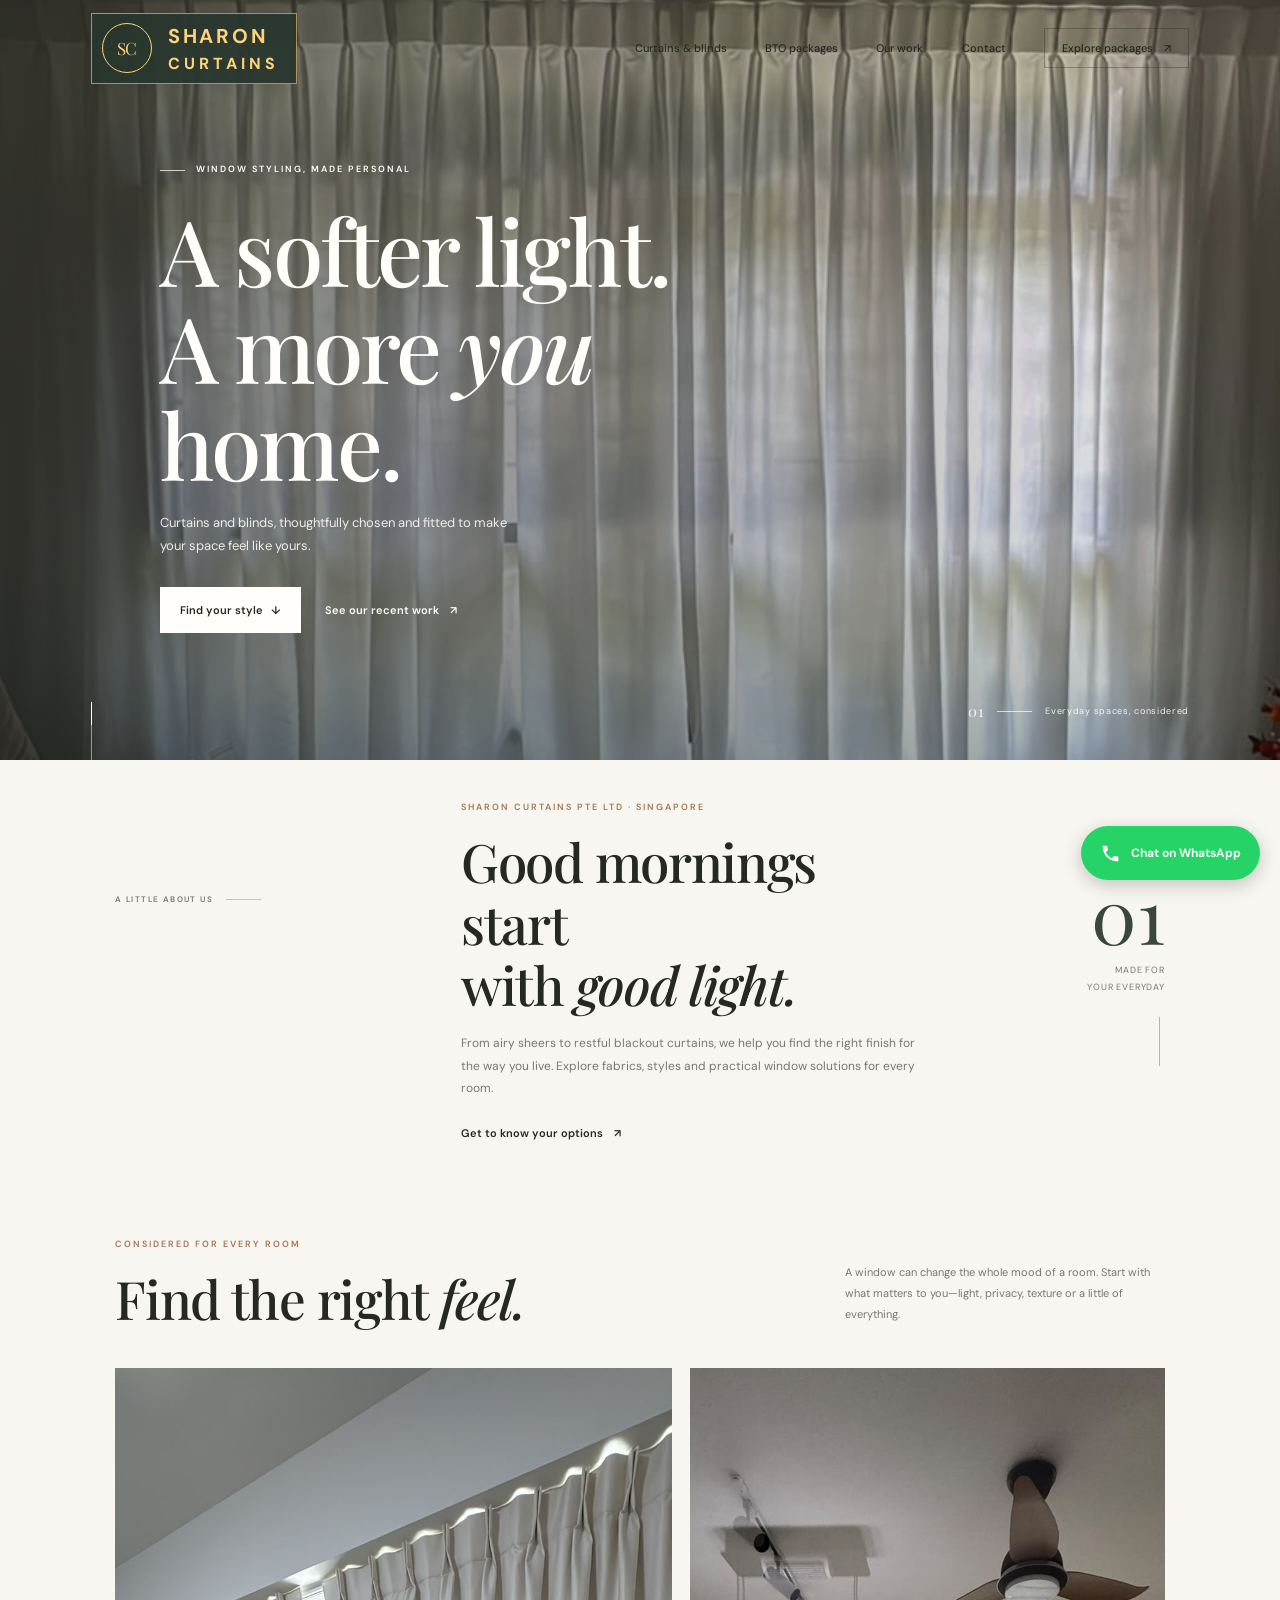
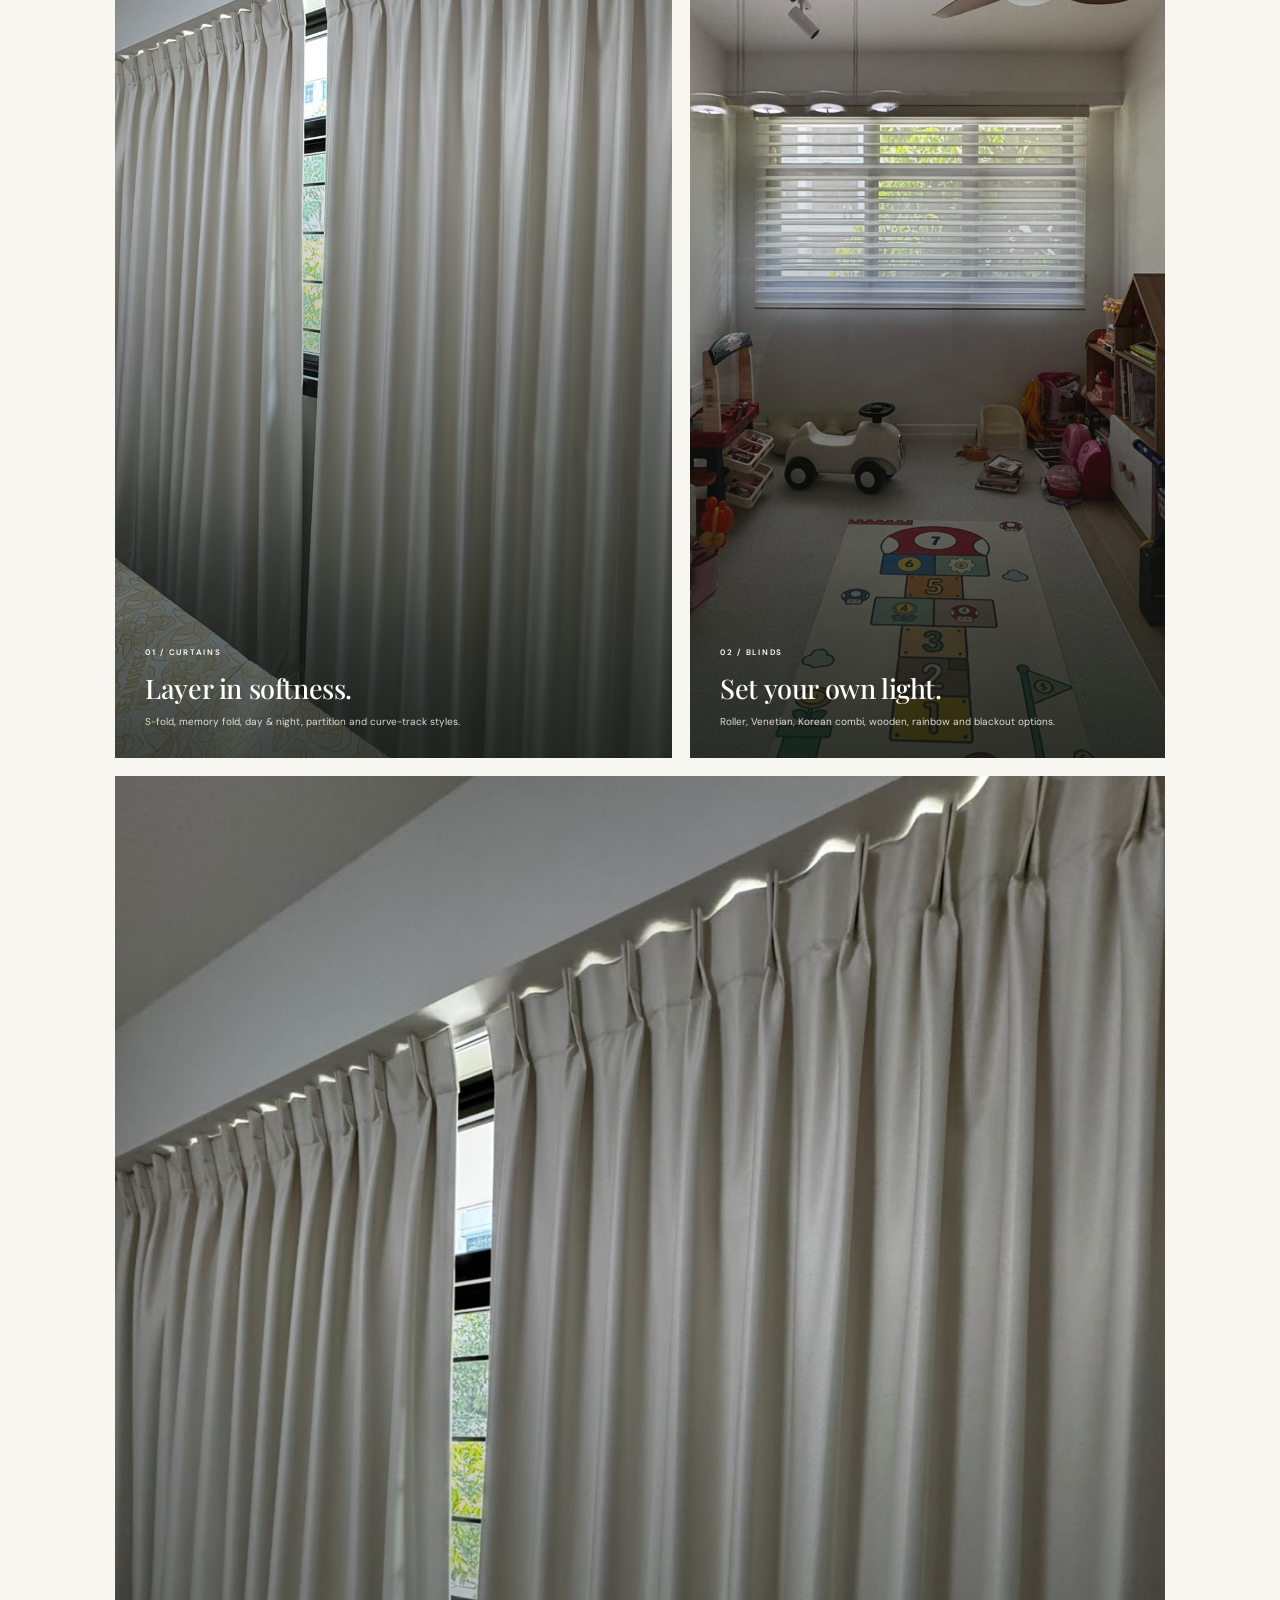
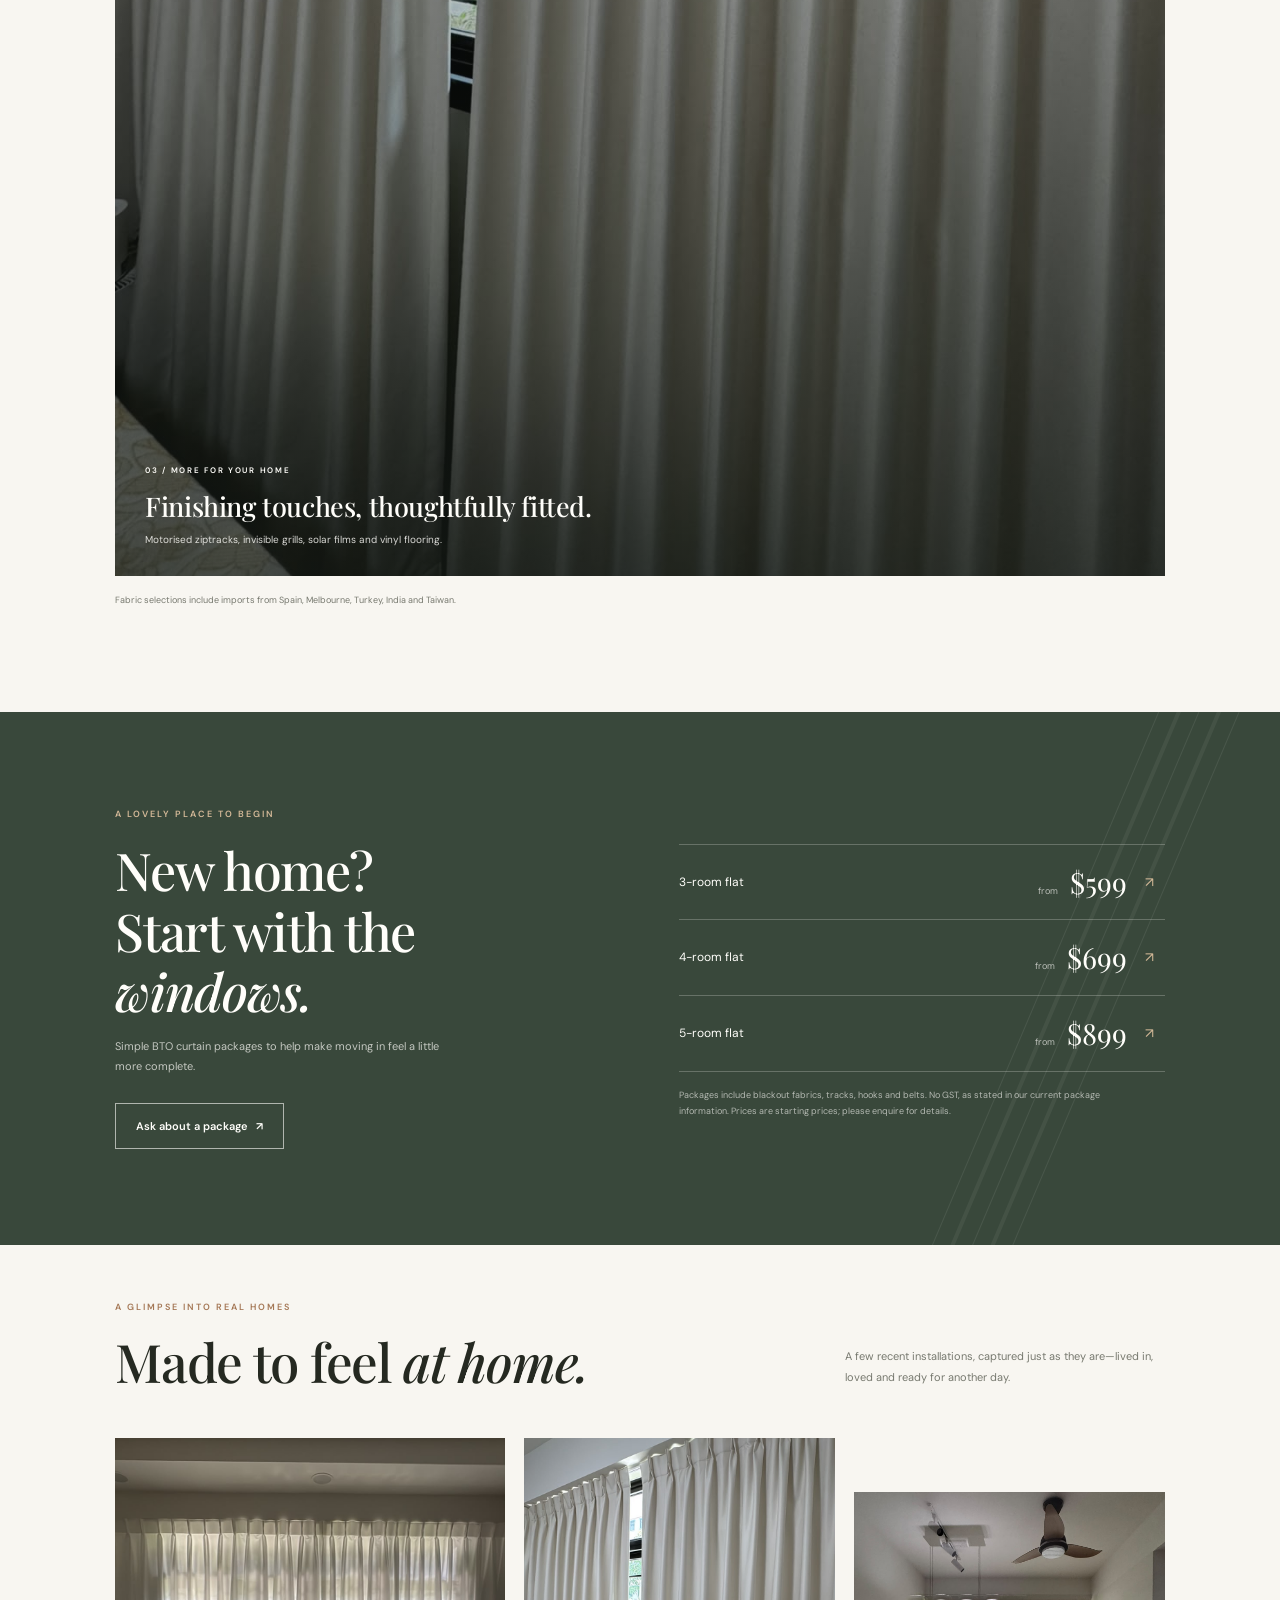
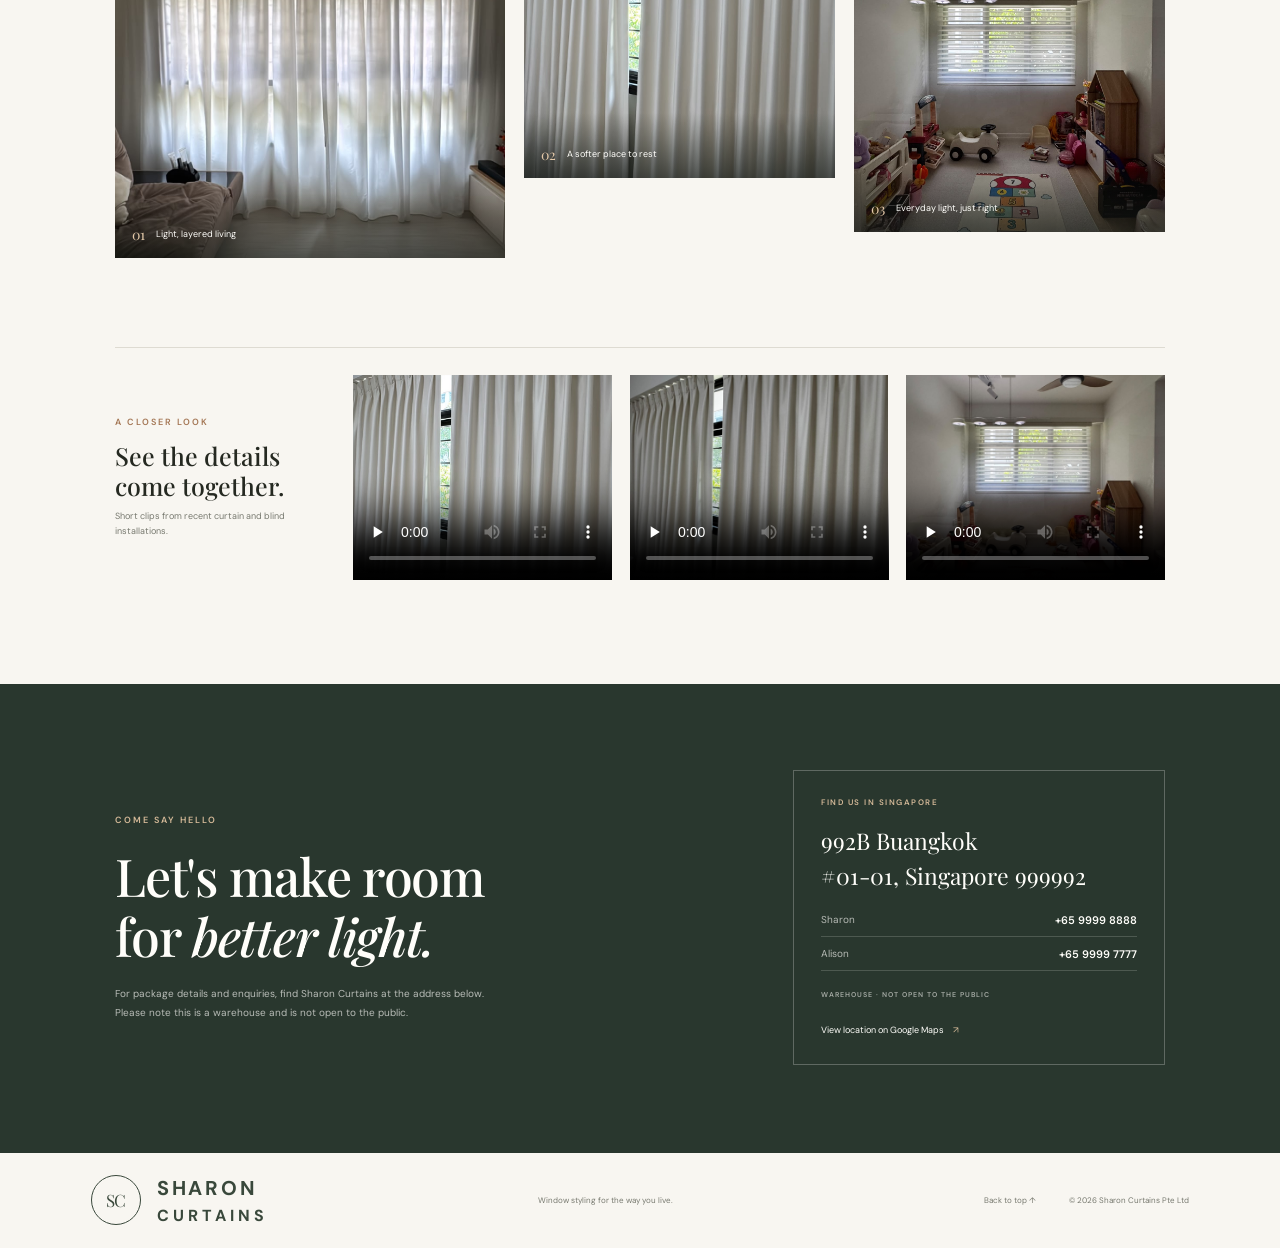
==== commit dd38d83c: "Add WhatsApp contact button Co-authored-by: Copilot <223556219+Copilot@users.noreply.github.com>" ====
--- a/index.html
+++ b/index.html
@@ -208,5 +208,11 @@
     <a class="back-top" href="#home">Back to top ↑</a>
     <span class="copyright">© <span id="year"></span> Sharon Curtains Pte Ltd</span>
   </footer>
+  <a class="whatsapp-button" href="https://wa.me/6596530345?text=Hi%20Sharon%2C%20I%20would%20like%20to%20know%20more%20about%20your%20curtains%20%26%20blinds..." target="_blank" rel="noopener noreferrer" aria-label="Chat with Sharon Curtains on WhatsApp">
+    <svg aria-hidden="true" viewBox="0 0 24 24" focusable="false">
+      <path d="M6.62 10.79a15.05 15.05 0 0 0 6.59 6.59l2.2-2.2a1 1 0 0 1 1.02-.24c1.12.37 2.33.57 3.57.57a1 1 0 0 1 1 1V20a1 1 0 0 1-1 1A17 17 0 0 1 3 4a1 1 0 0 1 1-1h3.5a1 1 0 0 1 1 1c0 1.24.2 2.45.57 3.57a1 1 0 0 1-.25 1.02z"/>
+    </svg>
+    <span>Chat on WhatsApp</span>
+  </a>
 </body>
 </html>
--- a/styles.css
+++ b/styles.css
@@ -840,6 +840,38 @@
 
 .copyright {
   white-space: nowrap;
+}
+
+.whatsapp-button {
+  position: fixed;
+  z-index: 10;
+  right: max(20px, env(safe-area-inset-right));
+  bottom: max(20px, env(safe-area-inset-bottom));
+  display: inline-flex;
+  min-height: 54px;
+  align-items: center;
+  gap: 10px;
+  padding: 0 19px;
+  border-radius: 999px;
+  background: #25d366;
+  box-shadow: 0 5px 18px rgba(25, 29, 25, .24);
+  color: #fff;
+  font-size: 12px;
+  font-weight: 700;
+  text-decoration: none;
+  transition: background .2s ease, box-shadow .2s ease, transform .2s ease;
+}
+
+.whatsapp-button svg {
+  width: 21px;
+  height: 21px;
+  fill: currentColor;
+}
+
+.whatsapp-button:hover {
+  transform: translateY(-2px);
+  background: #1fbd5b;
+  box-shadow: 0 7px 22px rgba(25, 29, 25, .3);
 }
 
 :focus-visible {
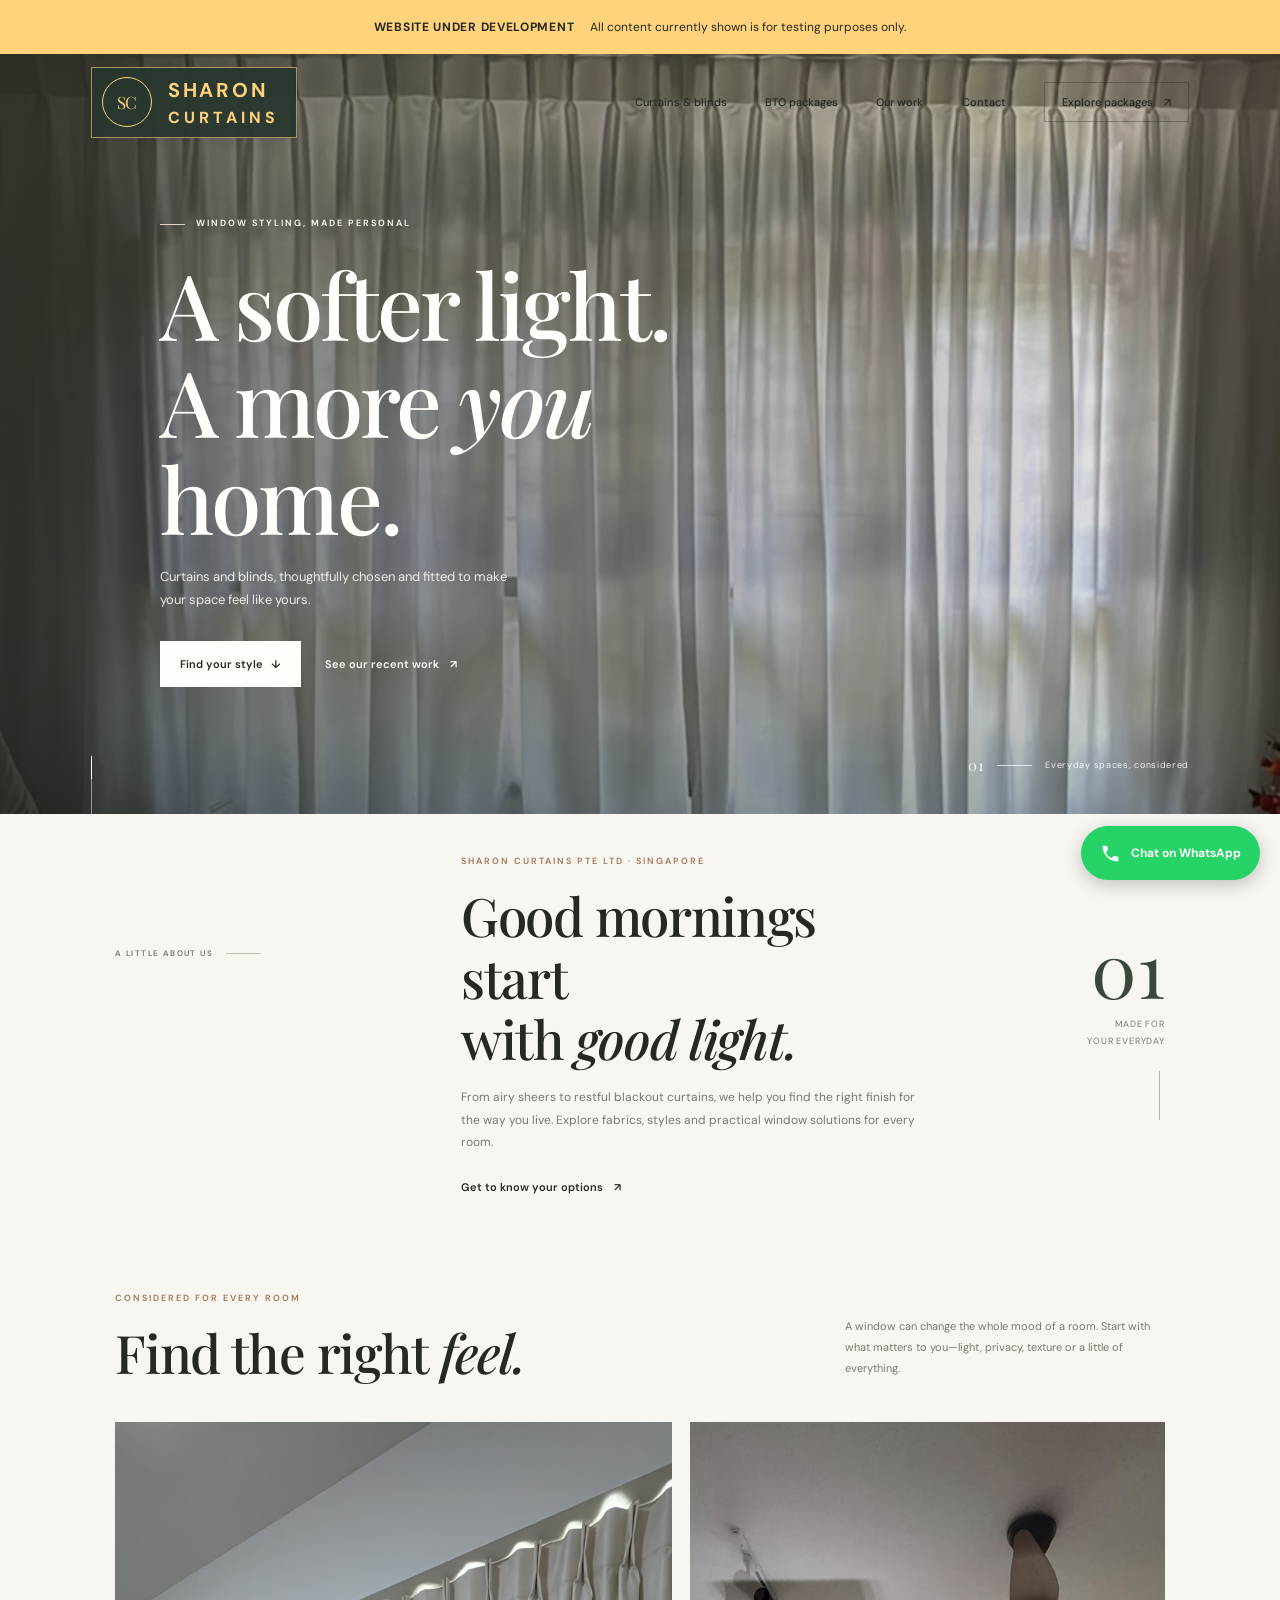
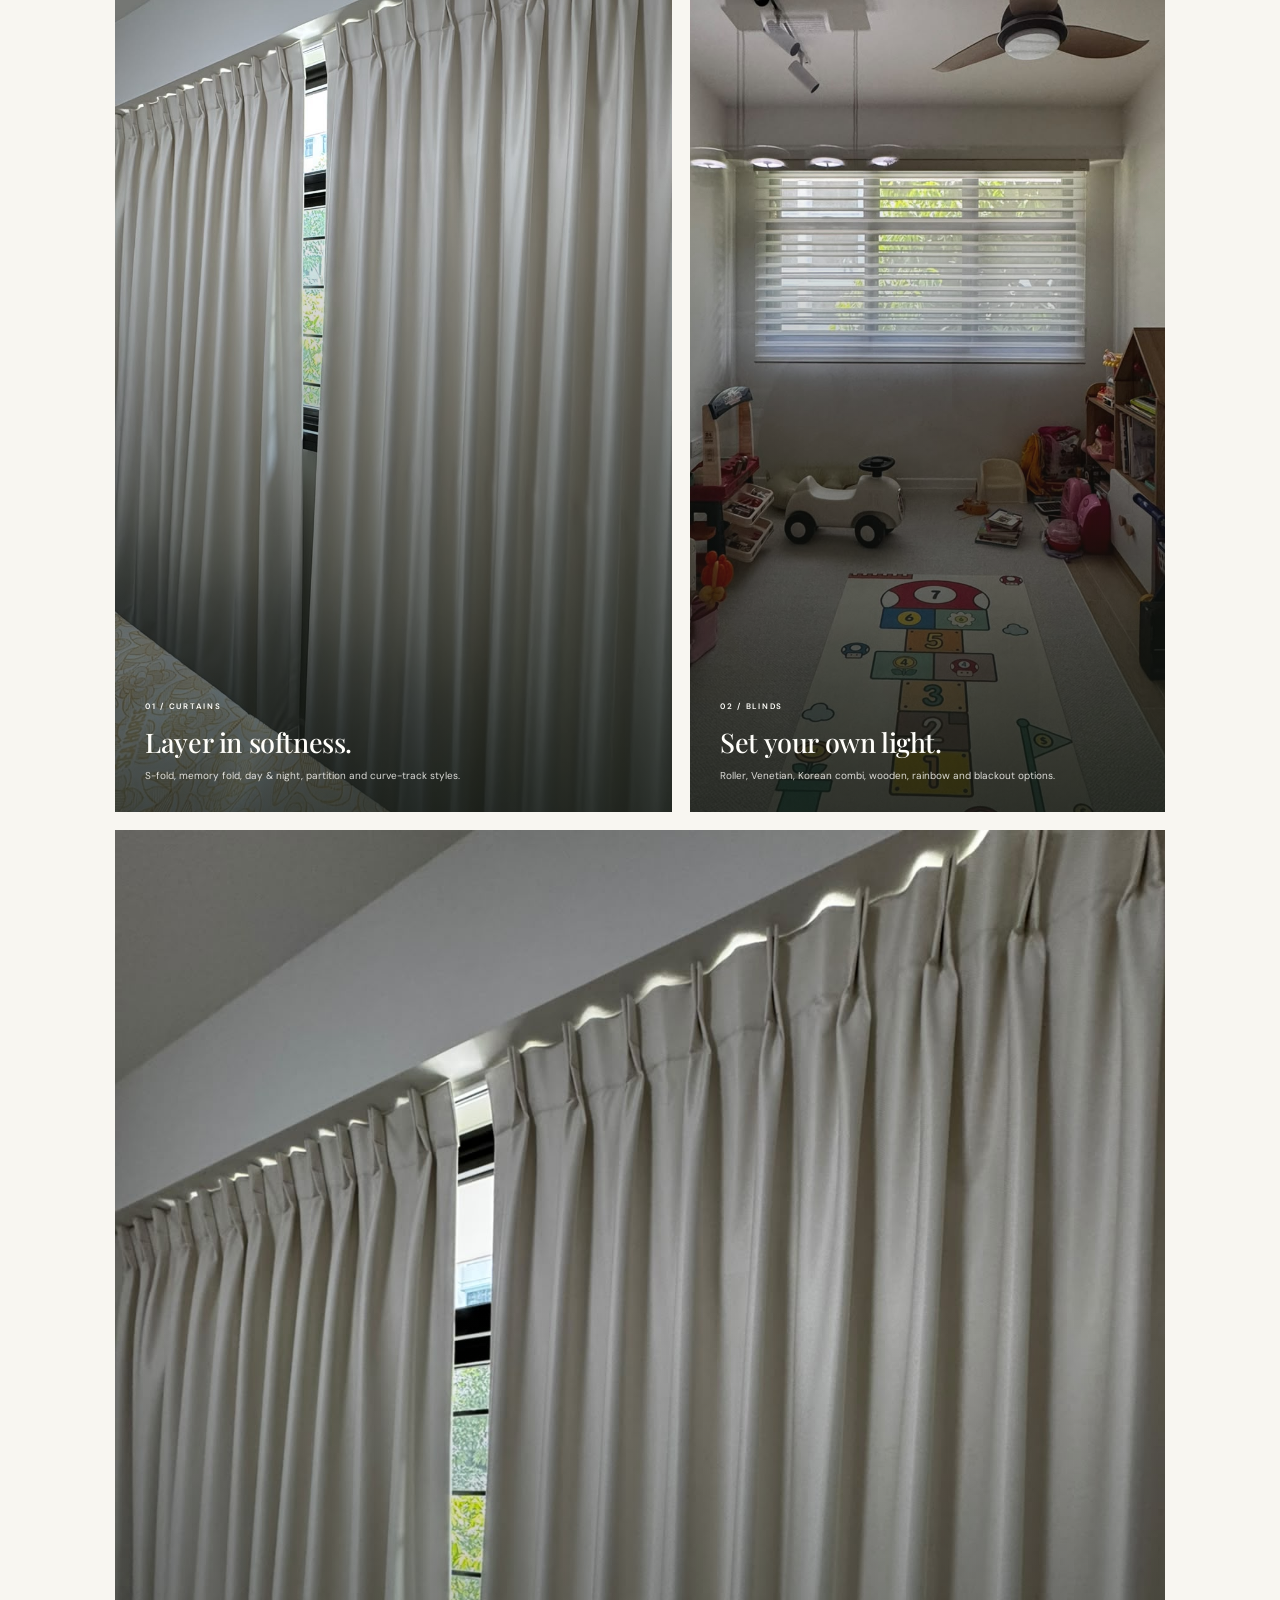
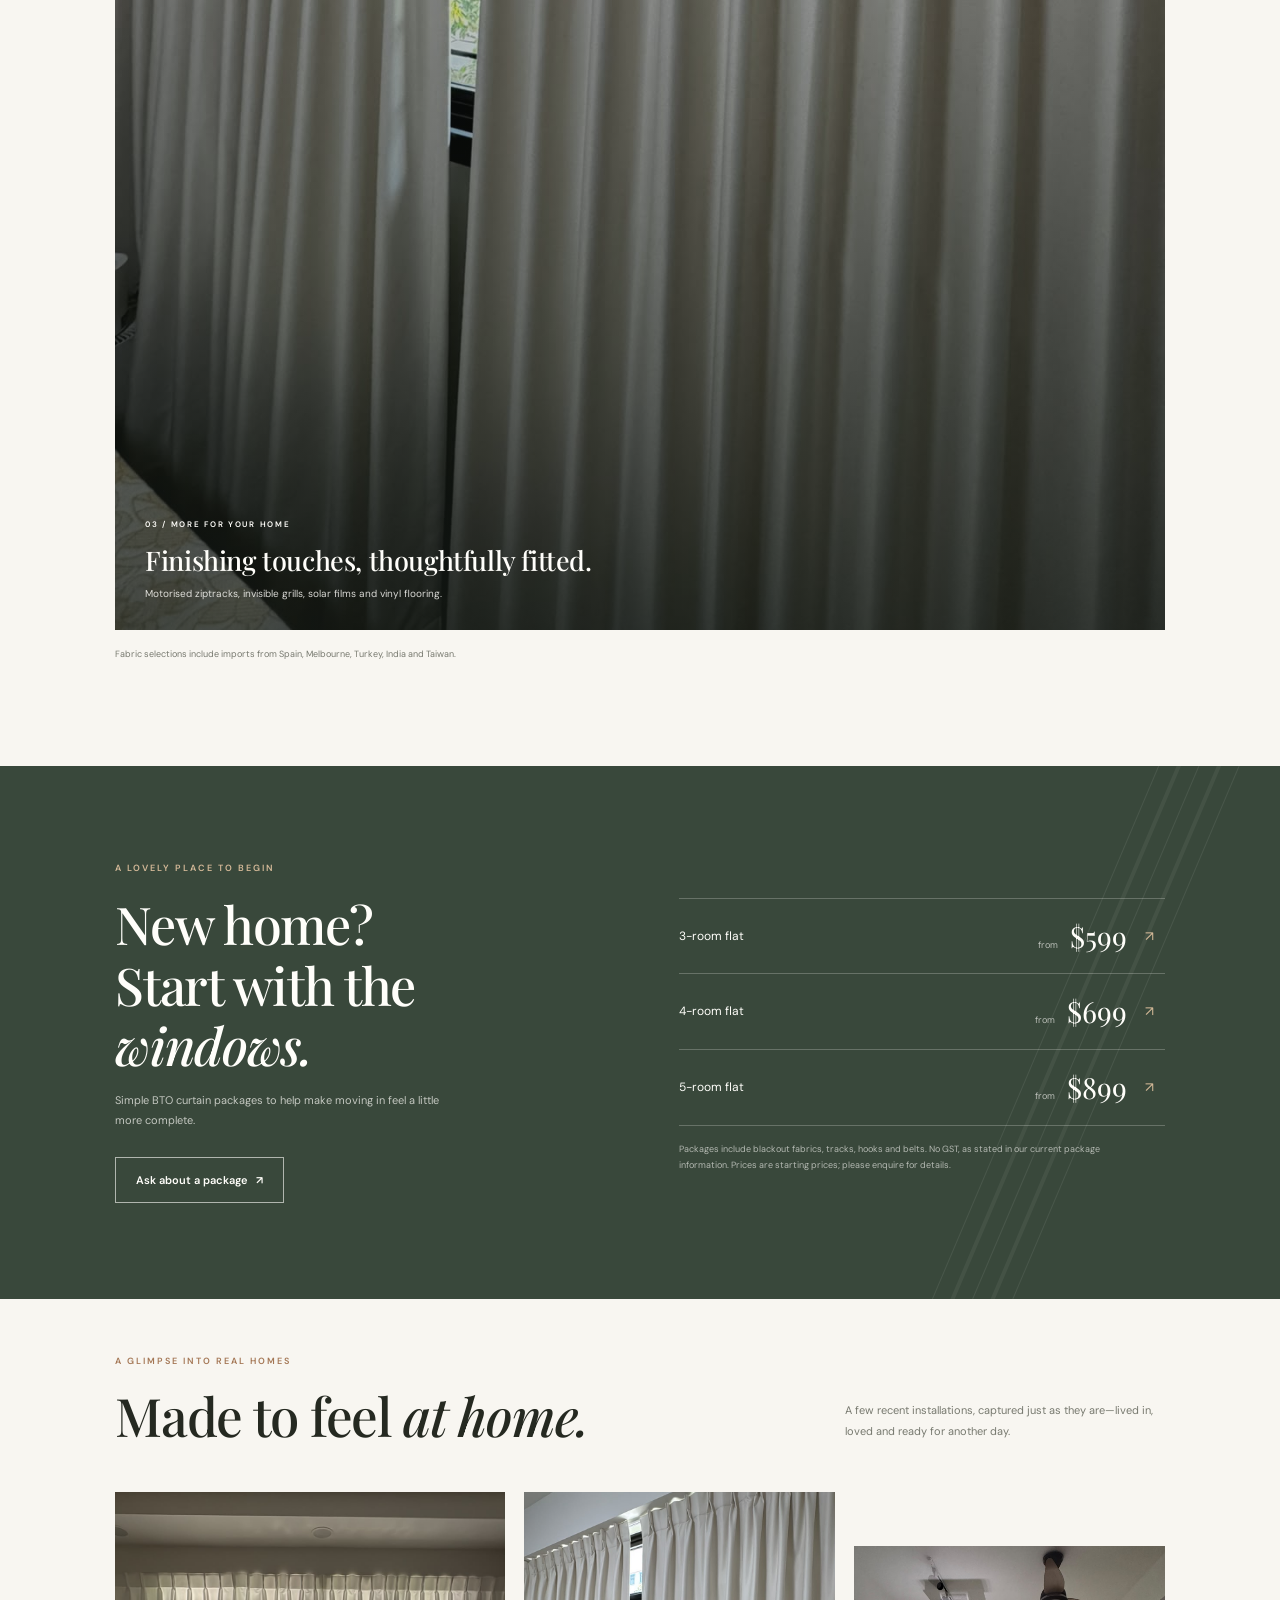
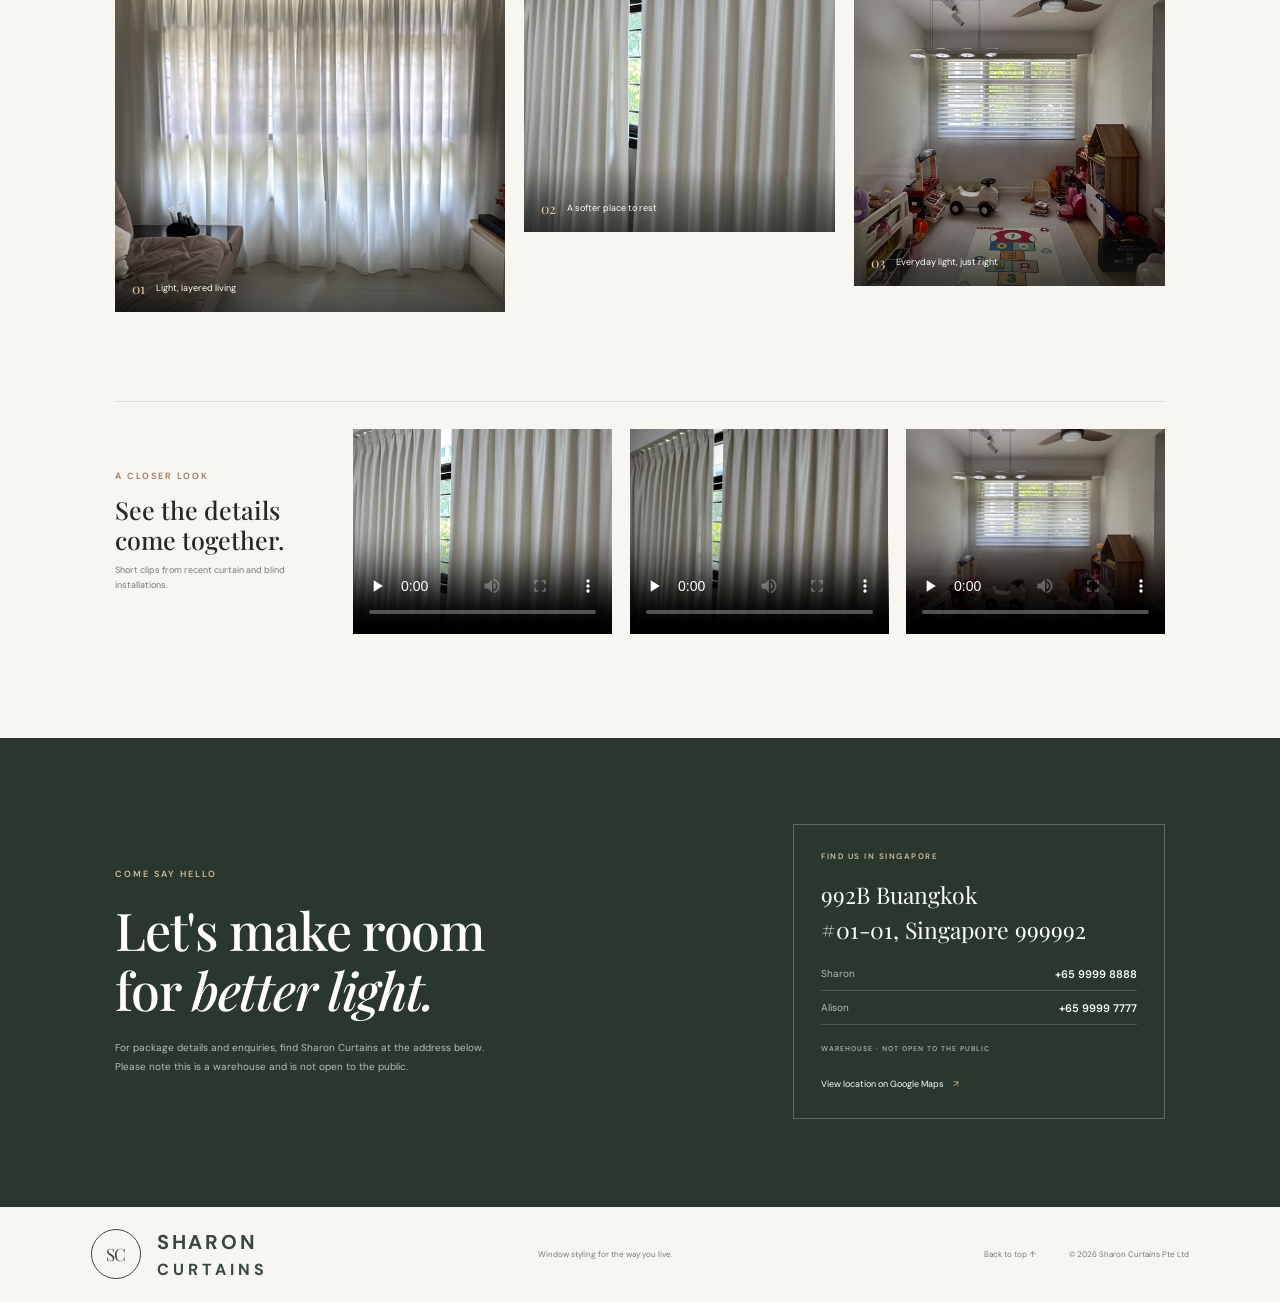
==== commit 732546a0: "Show development testing notice Co-authored-by: Copilot <223556219+Copilot@users.noreply.github.com>" ====
--- a/index.html
+++ b/index.html
@@ -13,6 +13,10 @@
   <script src="script.js" defer></script>
 </head>
 <body>
+  <aside class="development-notice" aria-label="Website status">
+    <strong>Website under development</strong>
+    <span>All content currently shown is for testing purposes only.</span>
+  </aside>
   <header class="site-header">
     <a class="brand" href="#home" aria-label="Sharon Curtains home">
       <span class="brand-mark" aria-hidden="true">SC</span>
--- a/styles.css
+++ b/styles.css
@@ -8,6 +8,7 @@
   --green-deep: #29372e;
   --accent: #a47755;
   --white: #fffefa;
+  --development-notice-height: 54px;
   --serif: "Playfair Display", Georgia, serif;
   --sans: "DM Sans", "Segoe UI", sans-serif;
 }
@@ -40,10 +41,33 @@
   color: inherit;
 }
 
+.development-notice {
+  position: sticky;
+  z-index: 20;
+  top: 0;
+  display: flex;
+  min-height: var(--development-notice-height);
+  align-items: center;
+  justify-content: center;
+  gap: 16px;
+  padding: 10px 20px;
+  background: #ffd27c;
+  color: #252921;
+  font-size: 12px;
+  line-height: 1.4;
+  text-align: center;
+}
+
+.development-notice strong {
+  font-size: 12px;
+  letter-spacing: .7px;
+  text-transform: uppercase;
+}
+
 .site-header {
   position: absolute;
   z-index: 5;
-  top: 0;
+  top: var(--development-notice-height);
   left: 0;
   display: flex;
   width: 100%;
@@ -1021,8 +1045,23 @@
 }
 
 @media (max-width: 600px) {
+  :root {
+    --development-notice-height: 64px;
+  }
+
   html {
     scroll-padding-top: 72px;
+  }
+
+  .development-notice {
+    flex-direction: column;
+    gap: 2px;
+    padding: 8px 12px;
+    font-size: 10px;
+  }
+
+  .development-notice strong {
+    font-size: 11px;
   }
 
   .site-header {
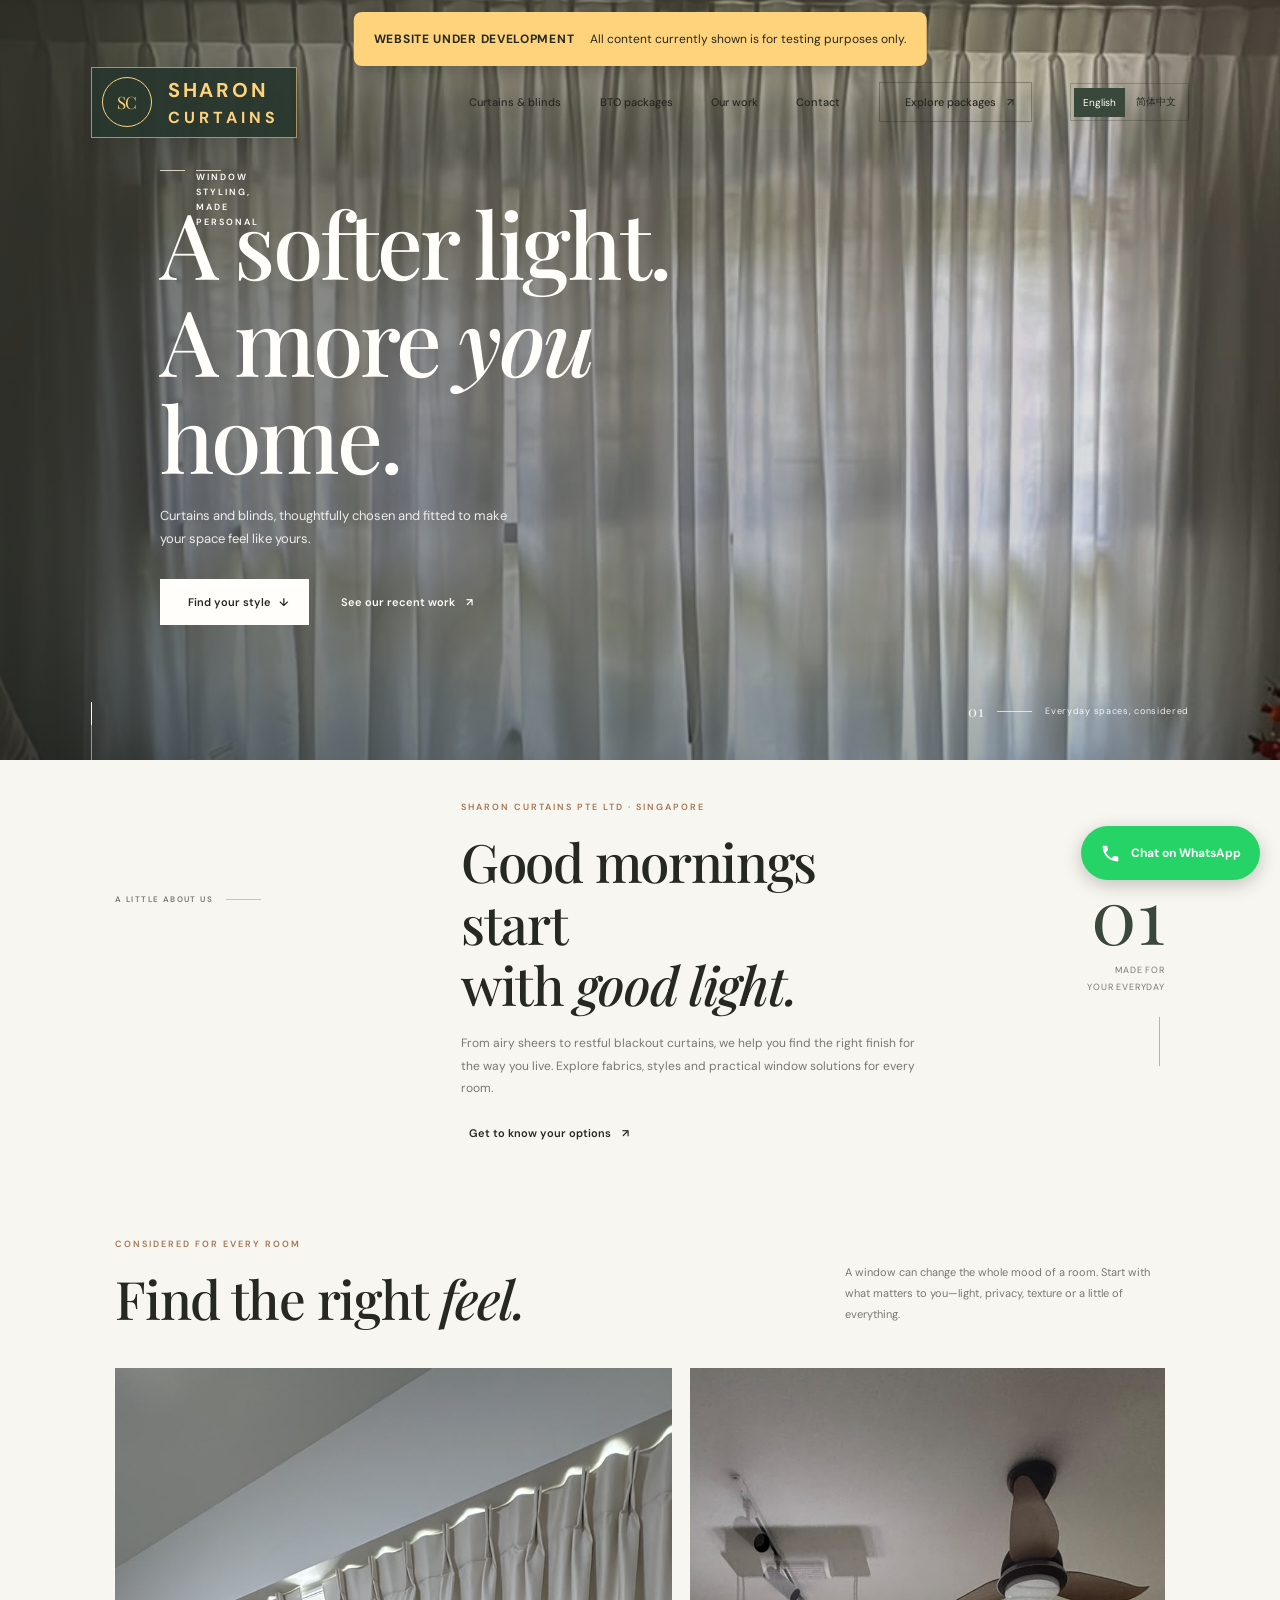
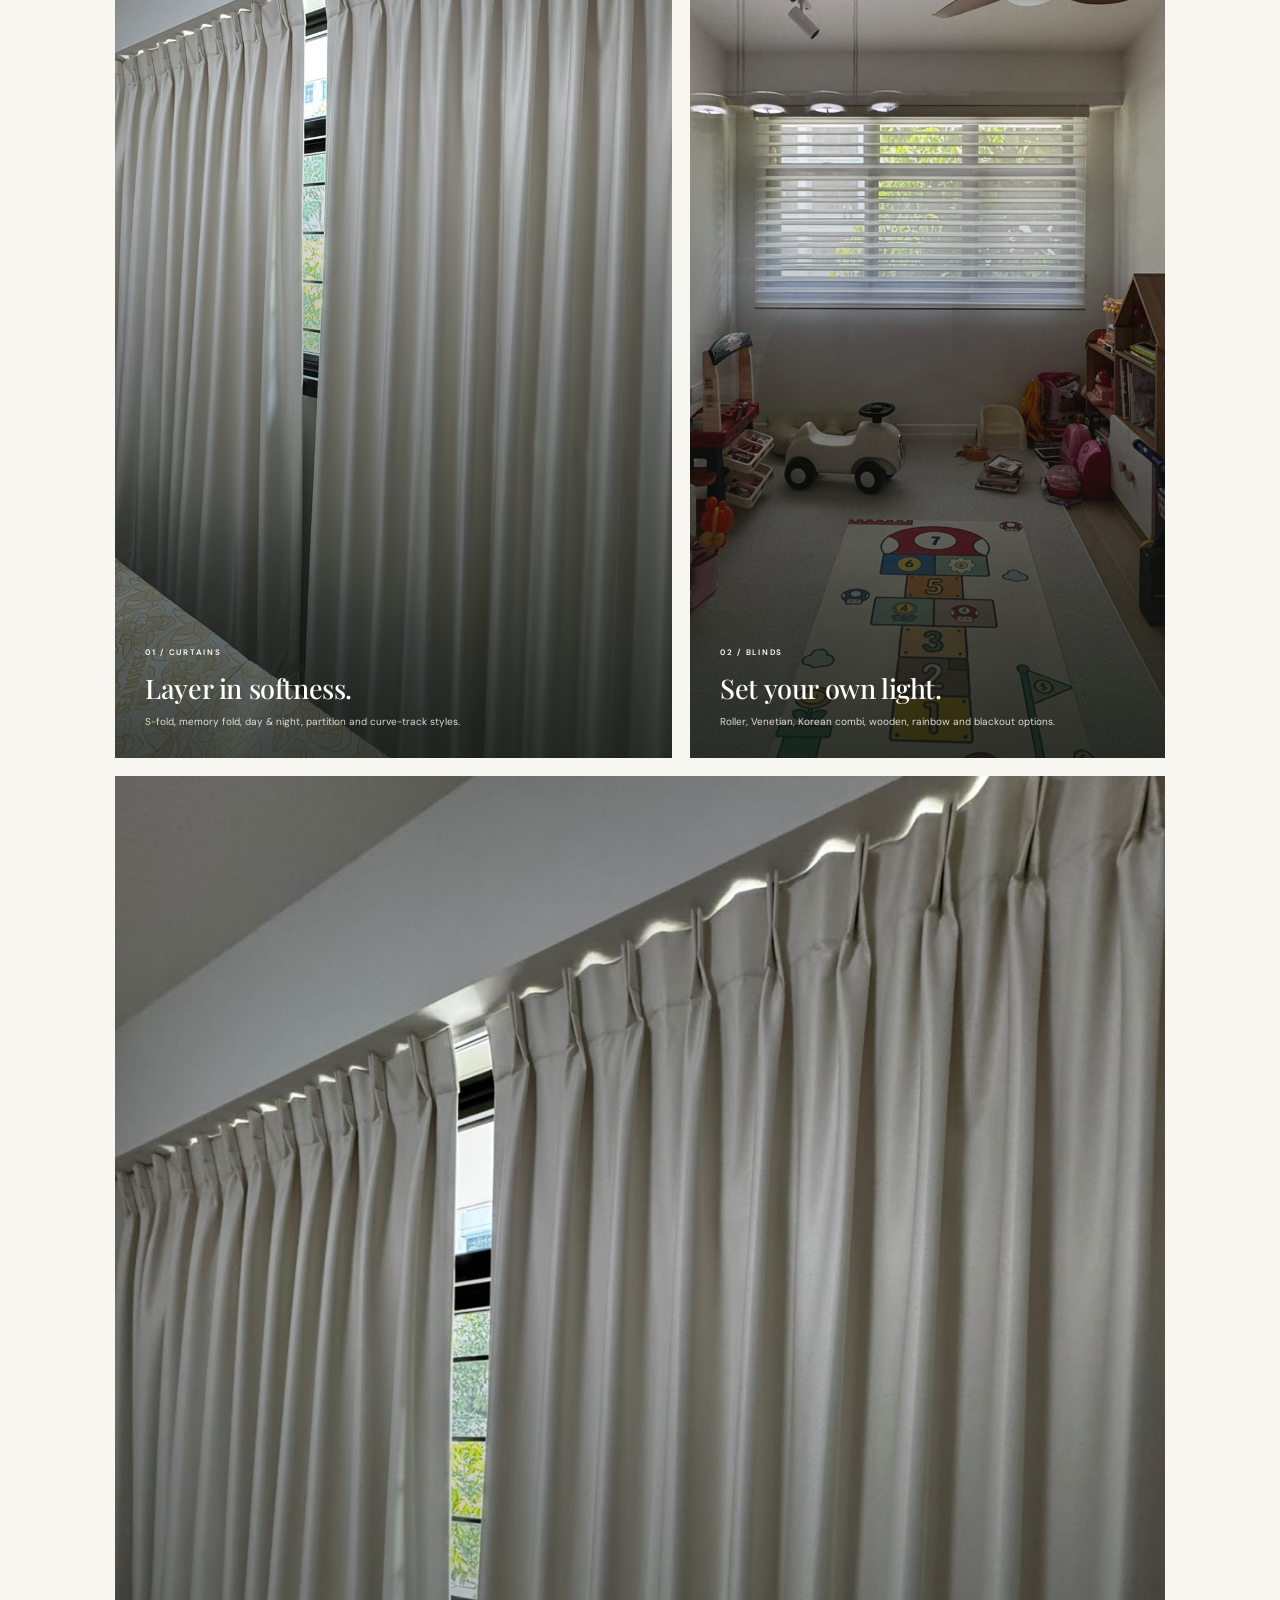
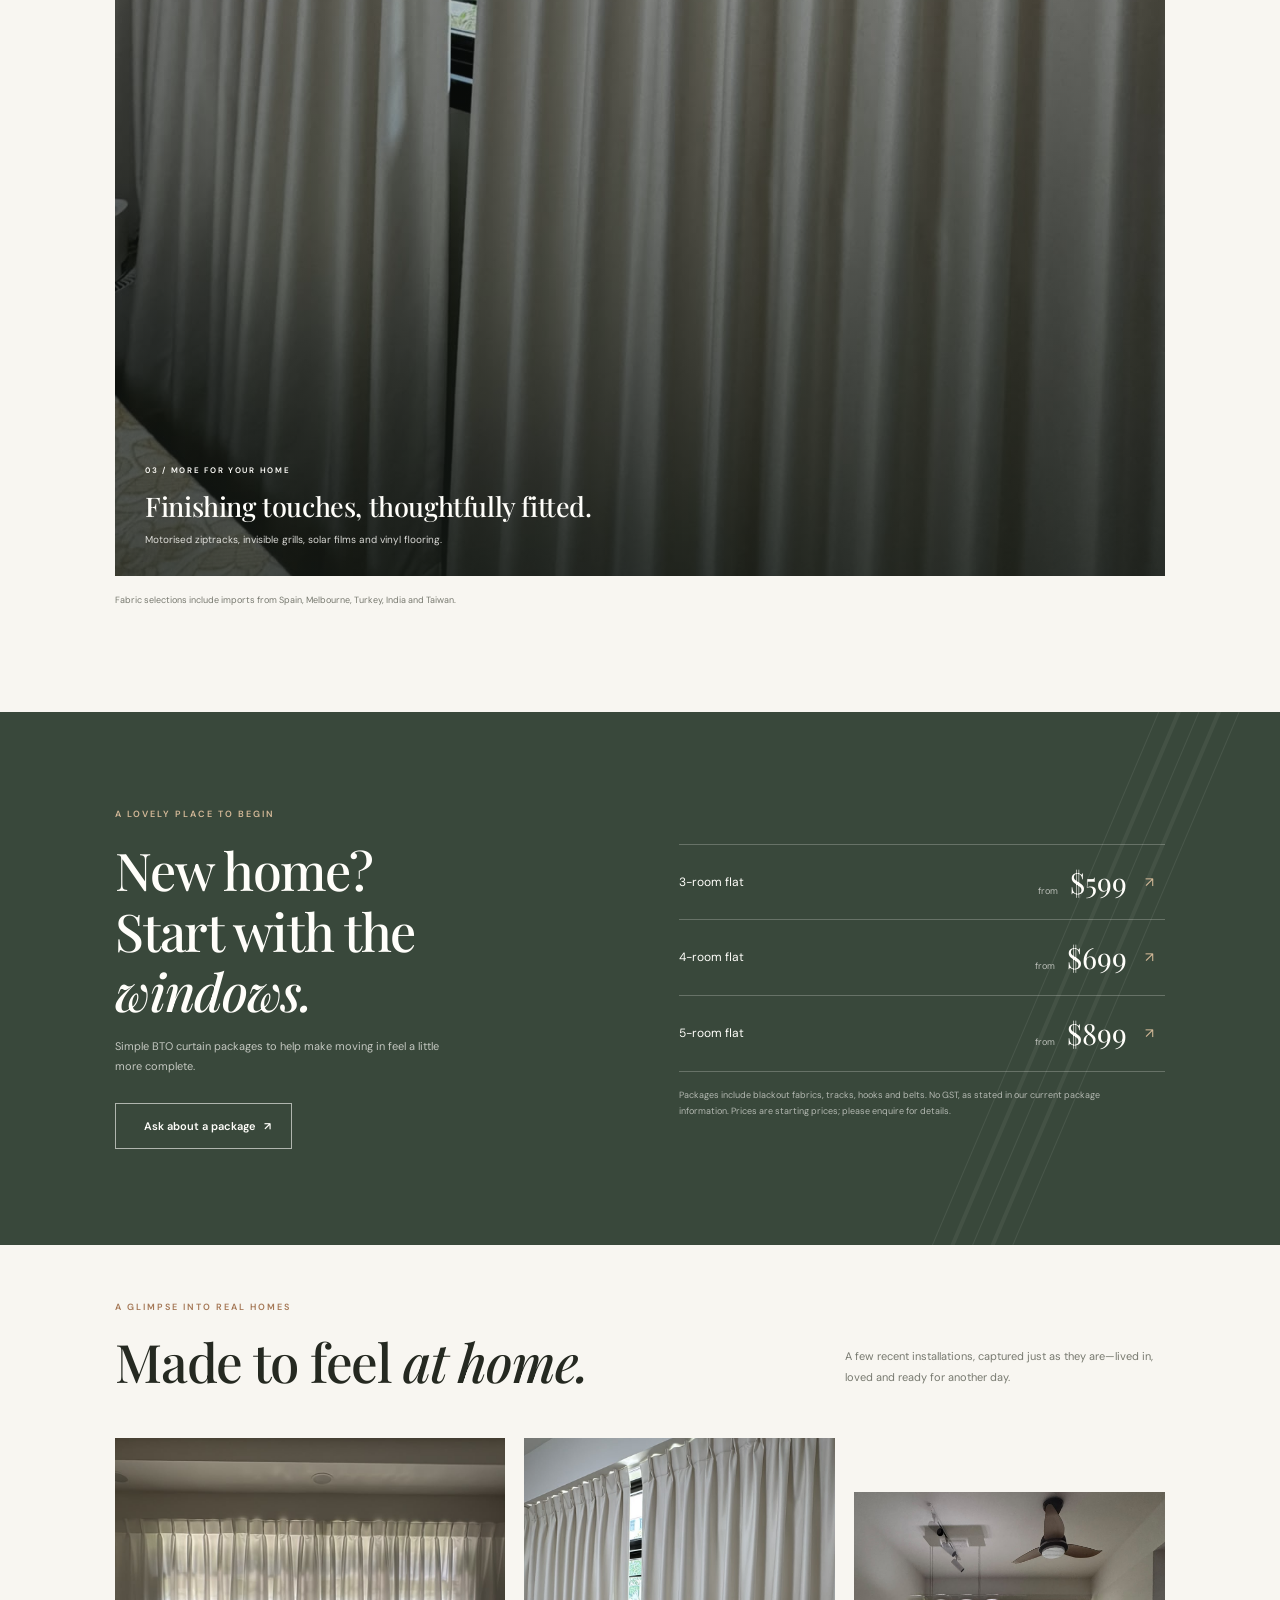
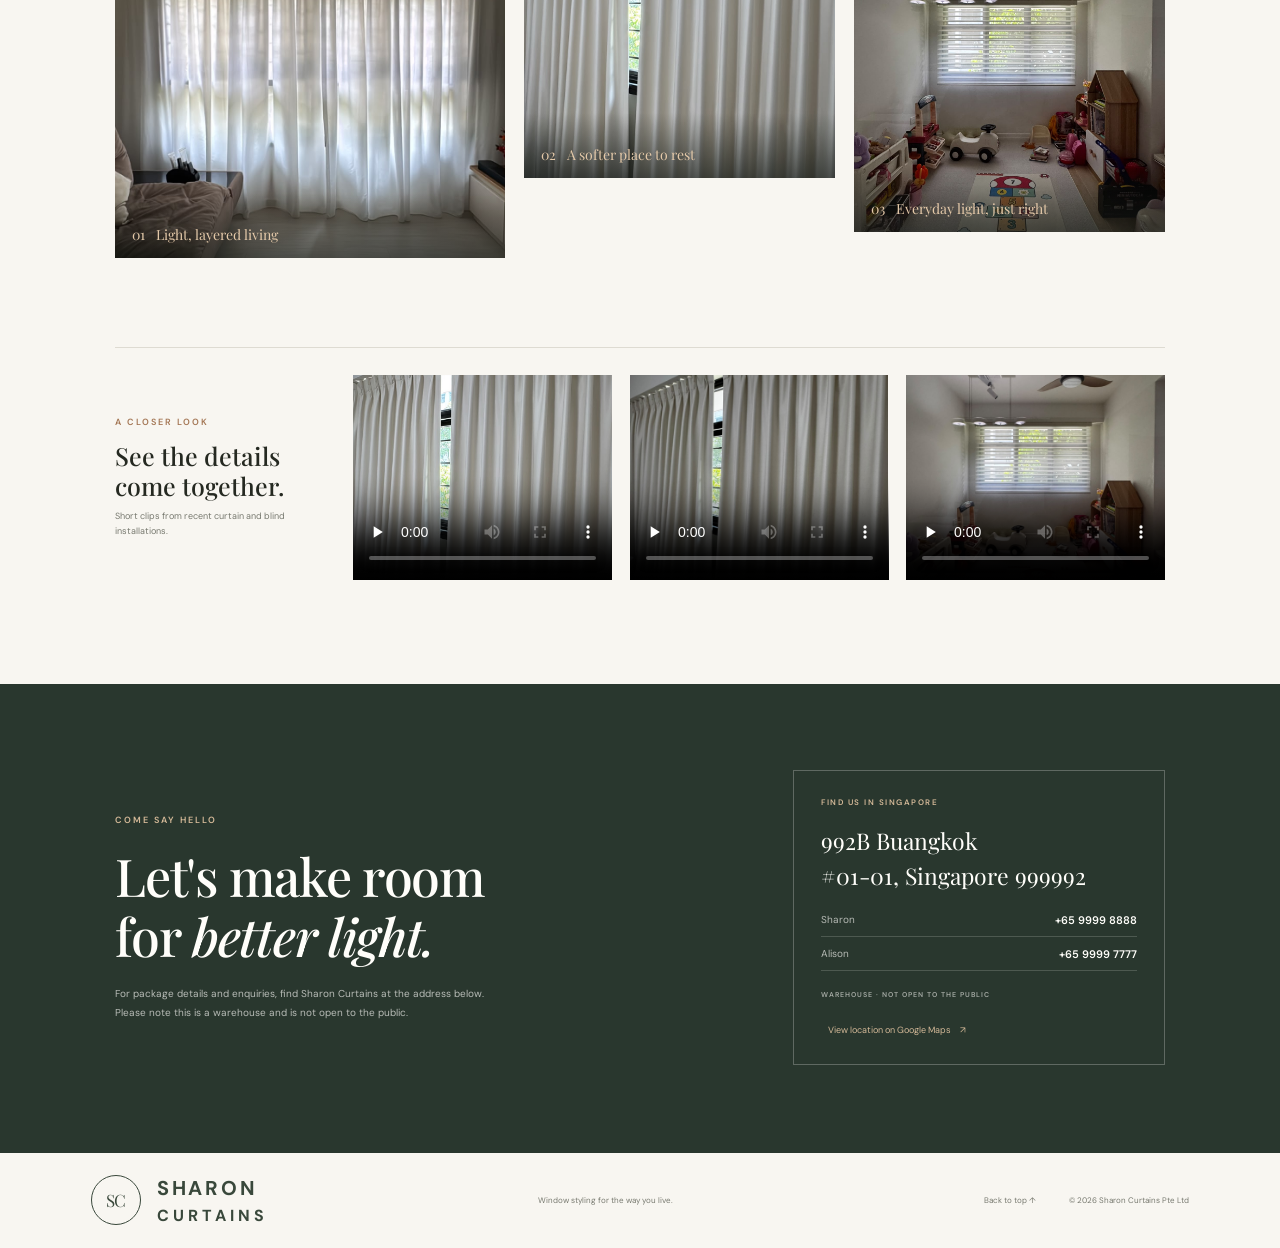
==== commit 70da4d0d: "Add English and Simplified Chinese toggle Co-authored-by: Copilot <223556219+Copilot@users.noreply.g" ====
--- a/index.html
+++ b/index.html
@@ -4,8 +4,8 @@
   <meta charset="utf-8">
   <meta name="viewport" content="width=device-width, initial-scale=1">
   <meta name="theme-color" content="#f8f6f1">
-  <meta name="description" content="Thoughtful curtains, blinds and window solutions for Singapore homes. Explore Sharon Curtains' BTO packages and recent installations.">
-  <title>Sharon Curtains | Made for the way you live</title>
+  <meta name="description" content="Thoughtful curtains, blinds and window solutions for Singapore homes. Explore Sharon Curtains' BTO packages and recent installations." data-i18n-content="page-description">
+  <title data-i18n="page-title">Sharon Curtains | Made for the way you live</title>
   <link rel="preconnect" href="https://fonts.googleapis.com">
   <link rel="preconnect" href="https://fonts.gstatic.com" crossorigin>
   <link href="https://fonts.googleapis.com/css2?family=DM+Sans:wght@400;500;600;700&family=Playfair+Display:wght@500;600;700&display=swap" rel="stylesheet">
@@ -13,12 +13,12 @@
   <script src="script.js" defer></script>
 </head>
 <body>
-  <aside class="development-notice" aria-label="Website status">
-    <strong>Website under development</strong>
-    <span>All content currently shown is for testing purposes only.</span>
+  <aside class="development-notice" aria-label="Website status" data-i18n-aria-label="website-status">
+    <strong data-i18n="development-title">Website under development</strong>
+    <span data-i18n="development-copy">All content currently shown is for testing purposes only.</span>
   </aside>
   <header class="site-header">
-    <a class="brand" href="#home" aria-label="Sharon Curtains home">
+    <a class="brand" href="#home" aria-label="Sharon Curtains home" data-i18n-aria-label="brand-home">
       <span class="brand-mark" aria-hidden="true">SC</span>
       <span class="brand-name">SHARON <span>CURTAINS</span></span>
     </a>
@@ -27,43 +27,47 @@
       <span></span><span></span>
     </button>
 
-    <nav class="site-nav" id="site-nav" aria-label="Main navigation">
-      <a href="#collections">Curtains & blinds</a>
-      <a href="#packages">BTO packages</a>
-      <a href="#projects">Our work</a>
-      <a href="#contact">Contact</a>
-      <a class="nav-cta" href="#packages">Explore packages <span aria-hidden="true">↗</span></a>
+    <nav class="site-nav" id="site-nav" aria-label="Main navigation" data-i18n-aria-label="main-navigation">
+      <a href="#collections" data-i18n="nav-collections">Curtains & blinds</a>
+      <a href="#packages" data-i18n="nav-packages">BTO packages</a>
+      <a href="#projects" data-i18n="nav-projects">Our work</a>
+      <a href="#contact" data-i18n="nav-contact">Contact</a>
+      <a class="nav-cta" href="#packages"><span data-i18n="nav-cta">Explore packages</span> <span aria-hidden="true">↗</span></a>
+      <div class="language-switch" role="group" aria-label="Select language" data-i18n-aria-label="language-group">
+        <button type="button" lang="en" data-language="en" aria-pressed="true">English</button>
+        <button type="button" lang="zh-CN" data-language="zh-CN" aria-pressed="false">简体中文</button>
+      </div>
     </nav>
   </header>
 
   <main>
     <section class="hero" id="home" aria-labelledby="hero-title">
-      <img class="hero-image" src="WhatsApp%20Image%202026-10-05%20at%2010.28.31%20(1).jpeg" alt="Soft white curtains framing a bright living room" fetchpriority="high">
+      <img class="hero-image" src="WhatsApp%20Image%202026-10-05%20at%2010.28.31%20(1).jpeg" alt="Soft white curtains framing a bright living room" data-i18n-alt="hero-image-alt" fetchpriority="high">
       <div class="hero-shade"></div>
       <div class="hero-content">
-        <p class="eyebrow hero-eyebrow"><span></span> Window styling, made personal</p>
-        <h1 id="hero-title">A softer light.<br>A more <em>you</em> home.</h1>
-        <p class="hero-copy">Curtains and blinds, thoughtfully chosen and fitted to make your space feel like yours.</p>
+        <p class="eyebrow hero-eyebrow"><span></span> <span data-i18n="hero-eyebrow">Window styling, made personal</span></p>
+        <h1 id="hero-title" data-i18n="hero-title">A softer light.<br>A more <em>you</em> home.</h1>
+        <p class="hero-copy" data-i18n="hero-copy">Curtains and blinds, thoughtfully chosen and fitted to make your space feel like yours.</p>
         <div class="hero-actions">
-          <a class="button button-light" href="#collections">Find your style <span aria-hidden="true">↓</span></a>
-          <a class="text-link hero-link" href="#projects">See our recent work <span aria-hidden="true">↗</span></a>
-        </div>
-      </div>
-      <div class="hero-caption"><span>01</span><span class="caption-line"></span><span>Everyday spaces, considered</span></div>
-      <a class="hero-scroll" href="#intro" aria-label="Scroll to discover"><span></span></a>
+          <a class="button button-light" href="#collections"><span data-i18n="hero-button">Find your style</span> <span aria-hidden="true">↓</span></a>
+          <a class="text-link hero-link" href="#projects"><span data-i18n="hero-link">See our recent work</span> <span aria-hidden="true">↗</span></a>
+        </div>
+      </div>
+      <div class="hero-caption"><span>01</span><span class="caption-line"></span><span data-i18n="hero-caption">Everyday spaces, considered</span></div>
+      <a class="hero-scroll" href="#intro" aria-label="Scroll to discover" data-i18n-aria-label="scroll-to-discover"><span></span></a>
     </section>
 
     <section class="intro section-wrap" id="intro">
-      <div class="intro-label"><span class="eyebrow">A little about us</span><span class="intro-rule"></span></div>
+      <div class="intro-label"><span class="eyebrow" data-i18n="intro-label">A little about us</span><span class="intro-rule"></span></div>
       <div class="intro-copy">
         <p class="eyebrow accent">Sharon Curtains Pte Ltd · Singapore</p>
-        <h2>Good mornings start<br>with <em>good light.</em></h2>
-        <p>From airy sheers to restful blackout curtains, we help you find the right finish for the way you live. Explore fabrics, styles and practical window solutions for every room.</p>
-        <a class="text-link" href="#collections">Get to know your options <span aria-hidden="true">↗</span></a>
+        <h2 data-i18n="intro-title">Good mornings start<br>with <em>good light.</em></h2>
+        <p data-i18n="intro-copy">From airy sheers to restful blackout curtains, we help you find the right finish for the way you live. Explore fabrics, styles and practical window solutions for every room.</p>
+        <a class="text-link" href="#collections"><span data-i18n="intro-link">Get to know your options</span> <span aria-hidden="true">↗</span></a>
       </div>
       <div class="intro-detail" aria-hidden="true">
         <span class="detail-number">01</span>
-        <span class="detail-label">Made for<br>your everyday</span>
+        <span class="detail-label" data-i18n="detail-label">Made for<br>your everyday</span>
         <span class="detail-stroke"></span>
       </div>
     </section>
@@ -71,69 +75,69 @@
     <section class="collections section-wrap" id="collections">
       <div class="section-heading">
         <div>
-          <p class="eyebrow accent">Considered for every room</p>
-          <h2>Find the right <em>feel.</em></h2>
-        </div>
-        <p class="section-intro">A window can change the whole mood of a room. Start with what matters to you—light, privacy, texture or a little of everything.</p>
+          <p class="eyebrow accent" data-i18n="collections-eyebrow">Considered for every room</p>
+          <h2 data-i18n="collections-title">Find the right <em>feel.</em></h2>
+        </div>
+        <p class="section-intro" data-i18n="collections-intro">A window can change the whole mood of a room. Start with what matters to you—light, privacy, texture or a little of everything.</p>
       </div>
 
       <div class="collection-grid">
         <article class="collection-card collection-feature">
-          <img src="WhatsApp%20Image%202026-10-05%20at%2010.28.27.jpeg" alt="Full-length neutral curtains with a tailored pleat" loading="lazy">
+          <img src="WhatsApp%20Image%202026-10-05%20at%2010.28.27.jpeg" alt="Full-length neutral curtains with a tailored pleat" data-i18n-alt="curtain-image-alt" loading="lazy">
           <div class="card-overlay"></div>
           <div class="collection-info">
-            <span class="card-index">01 / CURTAINS</span>
-            <h3>Layer in softness.</h3>
-            <p>S-fold, memory fold, day & night, partition and curve-track styles.</p>
+            <span class="card-index" data-i18n="curtain-card-index">01 / CURTAINS</span>
+            <h3 data-i18n="curtain-card-title">Layer in softness.</h3>
+            <p data-i18n="curtain-card-copy">S-fold, memory fold, day & night, partition and curve-track styles.</p>
           </div>
         </article>
         <article class="collection-card">
-          <img src="WhatsApp%20Image%202026-10-05%20at%2010.28.33.jpeg" alt="Day-night blind filtering light in a family room" loading="lazy">
+          <img src="WhatsApp%20Image%202026-10-05%20at%2010.28.33.jpeg" alt="Day-night blind filtering light in a family room" data-i18n-alt="blind-image-alt" loading="lazy">
           <div class="card-overlay"></div>
           <div class="collection-info">
-            <span class="card-index">02 / BLINDS</span>
-            <h3>Set your own light.</h3>
-            <p>Roller, Venetian, Korean combi, wooden, rainbow and blackout options.</p>
+            <span class="card-index" data-i18n="blind-card-index">02 / BLINDS</span>
+            <h3 data-i18n="blind-card-title">Set your own light.</h3>
+            <p data-i18n="blind-card-copy">Roller, Venetian, Korean combi, wooden, rainbow and blackout options.</p>
           </div>
         </article>
         <article class="collection-card collection-wide">
-          <img src="WhatsApp%20Image%202026-10-05%20at%2010.28.31.jpeg" alt="Neutral curtain installation in a bright bedroom" loading="lazy">
+          <img src="WhatsApp%20Image%202026-10-05%20at%2010.28.31.jpeg" alt="Neutral curtain installation in a bright bedroom" data-i18n-alt="home-image-alt" loading="lazy">
           <div class="card-overlay"></div>
           <div class="collection-info">
-            <span class="card-index">03 / MORE FOR YOUR HOME</span>
-            <h3>Finishing touches, thoughtfully fitted.</h3>
-            <p>Motorised ziptracks, invisible grills, solar films and vinyl flooring.</p>
+            <span class="card-index" data-i18n="home-card-index">03 / MORE FOR YOUR HOME</span>
+            <h3 data-i18n="home-card-title">Finishing touches, thoughtfully fitted.</h3>
+            <p data-i18n="home-card-copy">Motorised ziptracks, invisible grills, solar films and vinyl flooring.</p>
           </div>
         </article>
       </div>
-      <p class="collection-note">Fabric selections include imports from Spain, Melbourne, Turkey, India and Taiwan.</p>
+      <p class="collection-note" data-i18n="collection-note">Fabric selections include imports from Spain, Melbourne, Turkey, India and Taiwan.</p>
     </section>
 
     <section class="packages" id="packages">
       <div class="package-inner section-wrap">
         <div class="package-heading">
-          <p class="eyebrow">A lovely place to begin</p>
-          <h2>New home?<br>Start with the <em>windows.</em></h2>
-          <p>Simple BTO curtain packages to help make moving in feel a little more complete.</p>
-          <a class="button button-outline" href="#contact">Ask about a package <span aria-hidden="true">↗</span></a>
-        </div>
-        <div class="price-list" aria-label="BTO curtain package starting prices">
+          <p class="eyebrow" data-i18n="packages-eyebrow">A lovely place to begin</p>
+          <h2 data-i18n="packages-title">New home?<br>Start with the <em>windows.</em></h2>
+          <p data-i18n="packages-copy">Simple BTO curtain packages to help make moving in feel a little more complete.</p>
+          <a class="button button-outline" href="#contact"><span data-i18n="packages-button">Ask about a package</span> <span aria-hidden="true">↗</span></a>
+        </div>
+        <div class="price-list" aria-label="BTO curtain package starting prices" data-i18n-aria-label="price-list-label">
           <article class="price-row">
-            <span class="room-size">3-room flat</span>
-            <span class="price"><span>from</span> $599</span>
+            <span class="room-size" data-i18n="room-3">3-room flat</span>
+            <span class="price"><span data-i18n="price-from">from</span> $599</span>
             <span class="price-arrow" aria-hidden="true">↗</span>
           </article>
           <article class="price-row">
-            <span class="room-size">4-room flat</span>
-            <span class="price"><span>from</span> $699</span>
+            <span class="room-size" data-i18n="room-4">4-room flat</span>
+            <span class="price"><span data-i18n="price-from">from</span> $699</span>
             <span class="price-arrow" aria-hidden="true">↗</span>
           </article>
           <article class="price-row">
-            <span class="room-size">5-room flat</span>
-            <span class="price"><span>from</span> $899</span>
+            <span class="room-size" data-i18n="room-5">5-room flat</span>
+            <span class="price"><span data-i18n="price-from">from</span> $899</span>
             <span class="price-arrow" aria-hidden="true">↗</span>
           </article>
-          <p class="price-footnote">Packages include blackout fabrics, tracks, hooks and belts. No GST, as stated in our current package information. Prices are starting prices; please enquire for details.</p>
+          <p class="price-footnote" data-i18n="price-footnote">Packages include blackout fabrics, tracks, hooks and belts. No GST, as stated in our current package information. Prices are starting prices; please enquire for details.</p>
         </div>
       </div>
       <div class="package-decoration" aria-hidden="true"><span></span><span></span><span></span><span></span><span></span></div>
@@ -142,42 +146,42 @@
     <section class="projects section-wrap" id="projects">
       <div class="section-heading project-heading">
         <div>
-          <p class="eyebrow accent">A glimpse into real homes</p>
-          <h2>Made to feel <em>at home.</em></h2>
-        </div>
-        <p class="section-intro">A few recent installations, captured just as they are—lived in, loved and ready for another day.</p>
+          <p class="eyebrow accent" data-i18n="projects-eyebrow">A glimpse into real homes</p>
+          <h2 data-i18n="projects-title">Made to feel <em>at home.</em></h2>
+        </div>
+        <p class="section-intro" data-i18n="projects-intro">A few recent installations, captured just as they are—lived in, loved and ready for another day.</p>
       </div>
       <div class="project-grid">
         <figure class="project-photo project-photo-tall">
-          <img src="WhatsApp%20Image%202026-10-05%20at%2010.28.31%20(1).jpeg" alt="Sheer white curtains bringing gentle daylight into a living room" loading="lazy">
-          <figcaption><span>01</span> Light, layered living</figcaption>
+          <img src="WhatsApp%20Image%202026-10-05%20at%2010.28.31%20(1).jpeg" alt="Sheer white curtains bringing gentle daylight into a living room" data-i18n-alt="project-1-image-alt" loading="lazy">
+          <figcaption><span>01</span> <span data-i18n="project-1-caption">Light, layered living</span></figcaption>
         </figure>
         <figure class="project-photo">
-          <img src="WhatsApp%20Image%202026-10-05%20at%2010.28.27.jpeg" alt="Neutral blackout curtains fitted beside a bedroom window" loading="lazy">
-          <figcaption><span>02</span> A softer place to rest</figcaption>
+          <img src="WhatsApp%20Image%202026-10-05%20at%2010.28.27.jpeg" alt="Neutral blackout curtains fitted beside a bedroom window" data-i18n-alt="project-2-image-alt" loading="lazy">
+          <figcaption><span>02</span> <span data-i18n="project-2-caption">A softer place to rest</span></figcaption>
         </figure>
         <figure class="project-photo project-photo-offset">
-          <img src="WhatsApp%20Image%202026-10-05%20at%2010.28.33.jpeg" alt="Light-filtering blinds fitted in a child's room" loading="lazy">
-          <figcaption><span>03</span> Everyday light, just right</figcaption>
+          <img src="WhatsApp%20Image%202026-10-05%20at%2010.28.33.jpeg" alt="Light-filtering blinds fitted in a child's room" data-i18n-alt="project-3-image-alt" loading="lazy">
+          <figcaption><span>03</span> <span data-i18n="project-3-caption">Everyday light, just right</span></figcaption>
         </figure>
       </div>
       <div class="video-strip">
         <div class="video-copy">
-          <p class="eyebrow accent">A closer look</p>
-          <h3>See the details<br>come together.</h3>
-          <p>Short clips from recent curtain and blind installations.</p>
-        </div>
-        <video controls playsinline preload="none" poster="WhatsApp%20Image%202026-10-05%20at%2010.28.27.jpeg" aria-label="Video of a recent curtain installation">
+          <p class="eyebrow accent" data-i18n="video-eyebrow">A closer look</p>
+          <h3 data-i18n="video-title">See the details<br>come together.</h3>
+          <p data-i18n="video-copy">Short clips from recent curtain and blind installations.</p>
+        </div>
+        <video controls playsinline preload="none" poster="WhatsApp%20Image%202026-10-05%20at%2010.28.27.jpeg" aria-label="Video of a recent curtain installation" data-i18n-aria-label="video-1-label">
           <source src="WhatsApp%20Video%202026-10-05%20at%2010.28.29.mp4" type="video/mp4">
-          Your browser does not support embedded videos.
+          <span data-i18n="video-unsupported">Your browser does not support embedded videos.</span>
         </video>
-        <video controls playsinline preload="none" poster="WhatsApp%20Image%202026-10-05%20at%2010.28.31.jpeg" aria-label="Video of another recent window installation">
+        <video controls playsinline preload="none" poster="WhatsApp%20Image%202026-10-05%20at%2010.28.31.jpeg" aria-label="Video of another recent window installation" data-i18n-aria-label="video-2-label">
           <source src="WhatsApp%20Video%202026-10-05%20at%2010.28.32.mp4" type="video/mp4">
-          Your browser does not support embedded videos.
+          <span data-i18n="video-unsupported">Your browser does not support embedded videos.</span>
         </video>
-        <video controls playsinline preload="none" poster="WhatsApp%20Image%202026-10-05%20at%2010.28.33.jpeg" aria-label="Video of a recent blind installation">
+        <video controls playsinline preload="none" poster="WhatsApp%20Image%202026-10-05%20at%2010.28.33.jpeg" aria-label="Video of a recent blind installation" data-i18n-aria-label="video-3-label">
           <source src="WhatsApp%20Video%202026-10-05%20at%2010.28.30.mp4" type="video/mp4">
-          Your browser does not support embedded videos.
+          <span data-i18n="video-unsupported">Your browser does not support embedded videos.</span>
         </video>
       </div>
     </section>
@@ -185,38 +189,38 @@
     <section class="contact" id="contact">
       <div class="contact-inner section-wrap">
         <div class="contact-copy">
-          <p class="eyebrow">Come say hello</p>
-          <h2>Let's make room<br>for <em>better light.</em></h2>
-          <p>For package details and enquiries, find Sharon Curtains at the address below. Please note this is a warehouse and is not open to the public.</p>
+          <p class="eyebrow" data-i18n="contact-eyebrow">Come say hello</p>
+          <h2 data-i18n="contact-title">Let's make room<br>for <em>better light.</em></h2>
+          <p data-i18n="contact-copy">For package details and enquiries, find Sharon Curtains at the address below. Please note this is a warehouse and is not open to the public.</p>
         </div>
         <div class="contact-card">
-          <span class="contact-label">Find us in Singapore</span>
+          <span class="contact-label" data-i18n="contact-label">Find us in Singapore</span>
           <address>992B Buangkok<br>#01-01, Singapore 999992</address>
-          <div class="contact-phone-list" aria-label="Call Sharon Curtains">
+          <div class="contact-phone-list" aria-label="Call Sharon Curtains" data-i18n-aria-label="phone-list-label">
             <a class="contact-phone" href="tel:+6599998888"><span>Sharon</span><strong>+65 9999 8888</strong></a>
             <a class="contact-phone" href="tel:+6599997777"><span>Alison</span><strong>+65 9999 7777</strong></a>
           </div>
-          <span class="warehouse-note">Warehouse · Not open to the public</span>
-          <a class="contact-map" href="https://www.google.com/maps/search/?api=1&amp;query=992B%20Buangkok%20Singapore%20999992" target="_blank" rel="noreferrer">View location on Google Maps <span aria-hidden="true">↗</span></a>
+          <span class="warehouse-note" data-i18n="warehouse-note">Warehouse · Not open to the public</span>
+          <a class="contact-map" href="https://www.google.com/maps/search/?api=1&amp;query=992B%20Buangkok%20Singapore%20999992" target="_blank" rel="noreferrer"><span data-i18n="contact-map">View location on Google Maps</span> <span aria-hidden="true">↗</span></a>
         </div>
       </div>
     </section>
   </main>
 
   <footer class="site-footer">
-    <a class="brand footer-brand" href="#home" aria-label="Sharon Curtains, back to top">
+    <a class="brand footer-brand" href="#home" aria-label="Sharon Curtains, back to top" data-i18n-aria-label="footer-brand">
       <span class="brand-mark" aria-hidden="true">SC</span>
       <span class="brand-name">SHARON <span>CURTAINS</span></span>
     </a>
-    <p>Window styling for the way you live.</p>
-    <a class="back-top" href="#home">Back to top ↑</a>
+    <p data-i18n="footer-copy">Window styling for the way you live.</p>
+    <a class="back-top" href="#home" data-i18n="back-to-top">Back to top ↑</a>
     <span class="copyright">© <span id="year"></span> Sharon Curtains Pte Ltd</span>
   </footer>
-  <a class="whatsapp-button" href="https://wa.me/6596530345?text=Hi%20Sharon%2C%20I%20would%20like%20to%20know%20more%20about%20your%20curtains%20%26%20blinds..." target="_blank" rel="noopener noreferrer" aria-label="Chat with Sharon Curtains on WhatsApp">
+  <a class="whatsapp-button" href="https://wa.me/6596530345?text=Hi%20Sharon%2C%20I%20would%20like%20to%20know%20more%20about%20your%20curtains%20%26%20blinds..." target="_blank" rel="noopener noreferrer" aria-label="Chat with Sharon Curtains on WhatsApp" data-i18n-aria-label="whatsapp-label">
     <svg aria-hidden="true" viewBox="0 0 24 24" focusable="false">
       <path d="M6.62 10.79a15.05 15.05 0 0 0 6.59 6.59l2.2-2.2a1 1 0 0 1 1.02-.24c1.12.37 2.33.57 3.57.57a1 1 0 0 1 1 1V20a1 1 0 0 1-1 1A17 17 0 0 1 3 4a1 1 0 0 1 1-1h3.5a1 1 0 0 1 1 1c0 1.24.2 2.45.57 3.57a1 1 0 0 1-.25 1.02z"/>
     </svg>
-    <span>Chat on WhatsApp</span>
+    <span data-i18n="whatsapp-copy">Chat on WhatsApp</span>
   </a>
 </body>
 </html>
--- a/styles.css
+++ b/styles.css
@@ -10,7 +10,7 @@
   --white: #fffefa;
   --development-notice-height: 54px;
   --serif: "Playfair Display", Georgia, serif;
-  --sans: "DM Sans", "Segoe UI", sans-serif;
+  --sans: "DM Sans", "Noto Sans SC", "Microsoft YaHei", "Segoe UI", sans-serif;
 }
 
 * {
@@ -42,20 +42,26 @@
 }
 
 .development-notice {
-  position: sticky;
+  position: fixed;
   z-index: 20;
-  top: 0;
+  top: 12px;
+  left: 50%;
   display: flex;
+  width: max-content;
+  max-width: calc(100% - 32px);
   min-height: var(--development-notice-height);
   align-items: center;
   justify-content: center;
   gap: 16px;
   padding: 10px 20px;
+  border-radius: 8px;
   background: #ffd27c;
+  box-shadow: 0 5px 18px rgba(24, 31, 26, .28);
   color: #252921;
   font-size: 12px;
   line-height: 1.4;
   text-align: center;
+  transform: translateX(-50%);
 }
 
 .development-notice strong {
@@ -147,6 +153,34 @@
   border-color: var(--green);
   background: var(--green);
   color: var(--white);
+}
+
+.language-switch {
+  display: flex;
+  align-items: center;
+  gap: 2px;
+  padding: 3px;
+  border: 1px solid rgba(37, 41, 33, .25);
+}
+
+.language-switch button {
+  padding: 8px 9px;
+  border: 0;
+  background: transparent;
+  color: var(--ink);
+  font: inherit;
+  font-size: 10px;
+  cursor: pointer;
+}
+
+.language-switch button[aria-pressed="true"] {
+  background: var(--green);
+  color: var(--white);
+}
+
+.language-switch button:focus-visible {
+  outline: 2px solid var(--accent);
+  outline-offset: 2px;
 }
 
 .nav-cta span,
@@ -966,6 +1000,11 @@
     border: 1px solid rgba(37, 41, 33, .34);
   }
 
+  .language-switch {
+    align-self: flex-start;
+    margin-top: 13px;
+  }
+
   .hero {
     min-height: 680px;
     min-height: 90svh;
@@ -1054,6 +1093,7 @@
   }
 
   .development-notice {
+    top: 10px;
     flex-direction: column;
     gap: 2px;
     padding: 8px 12px;
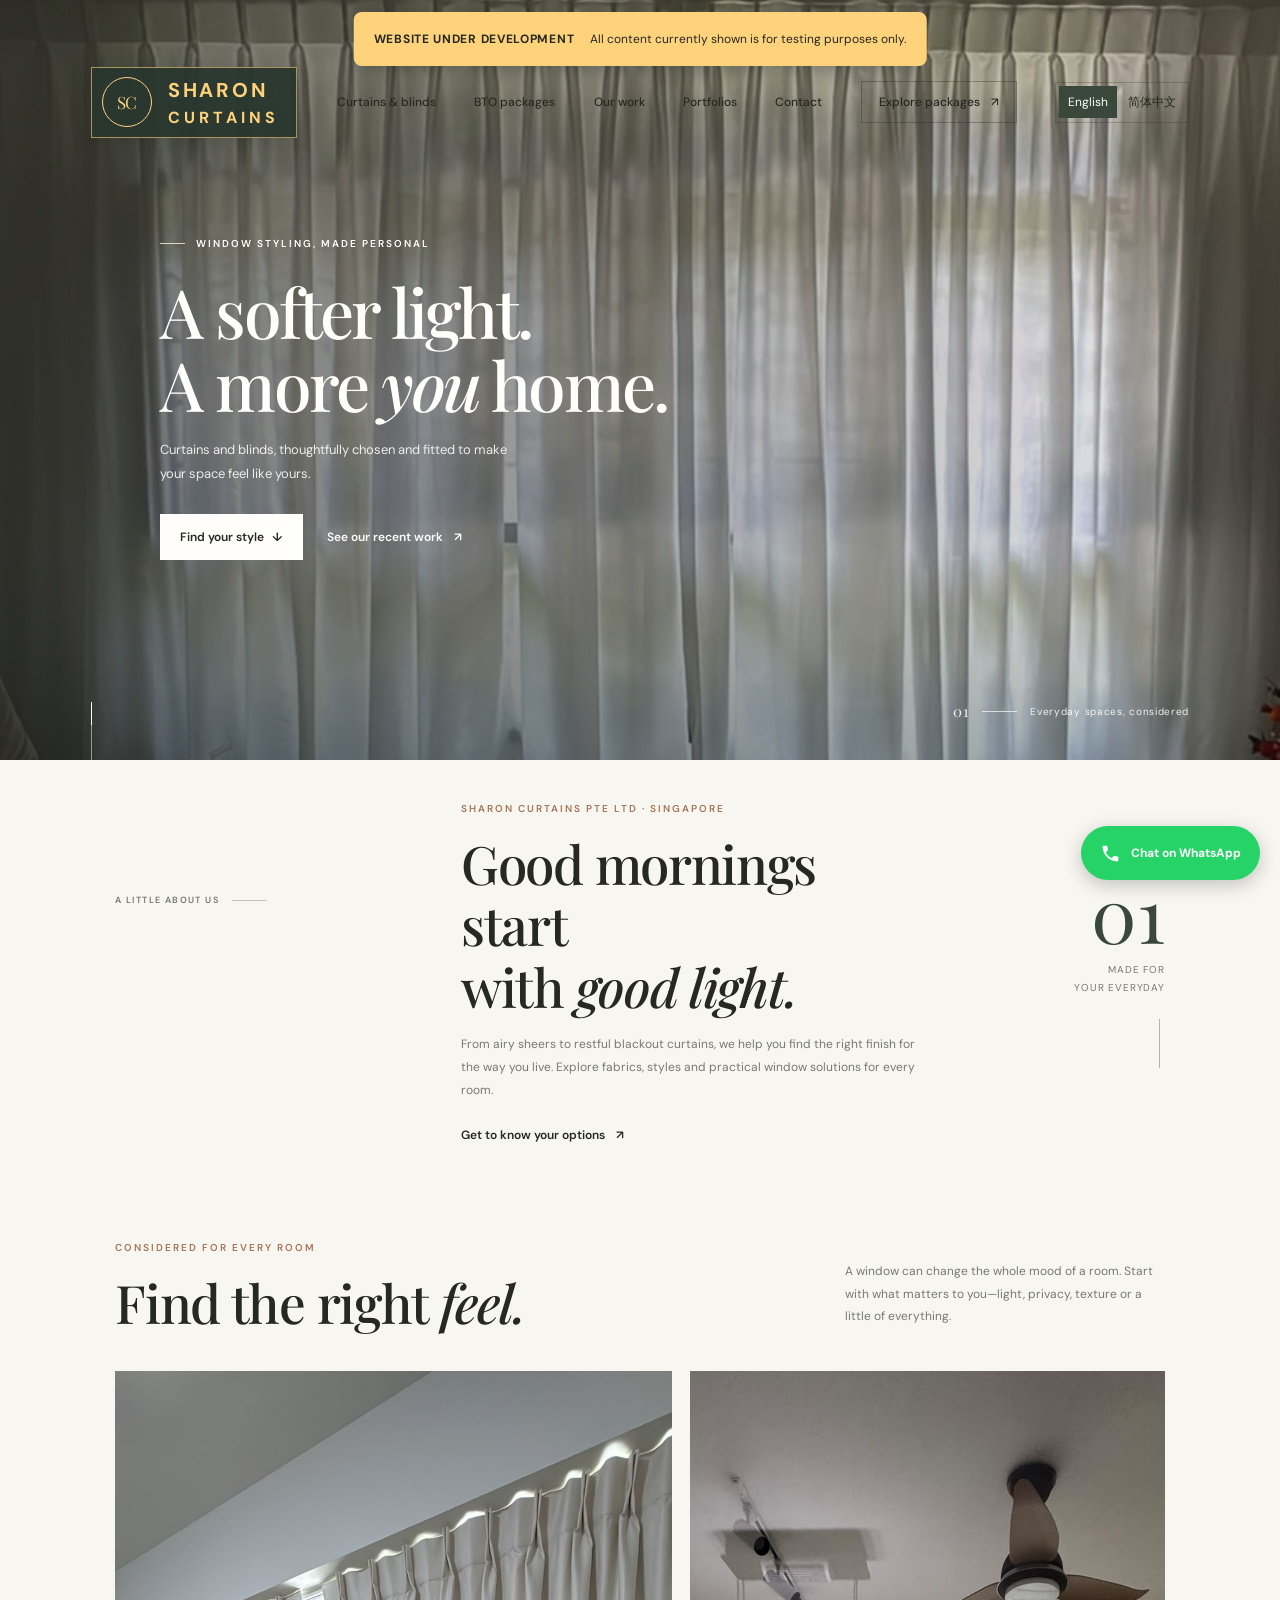
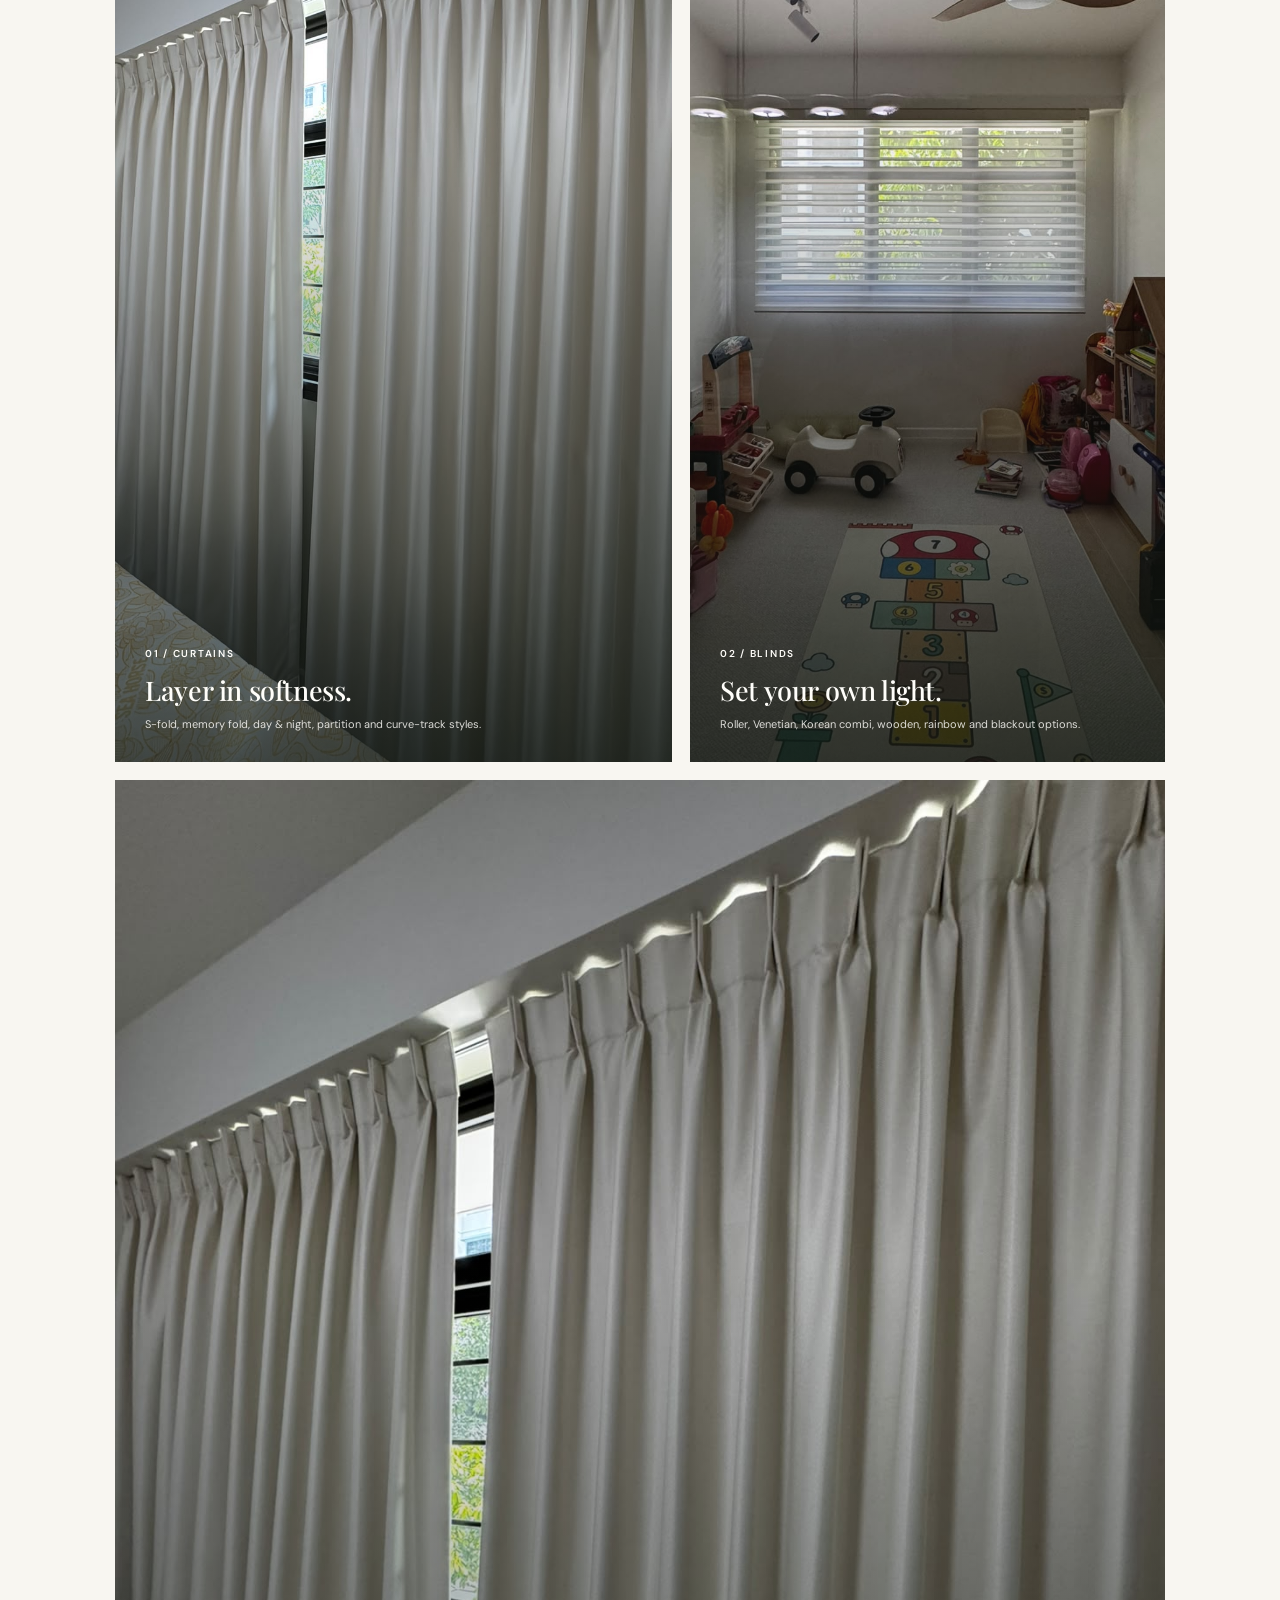
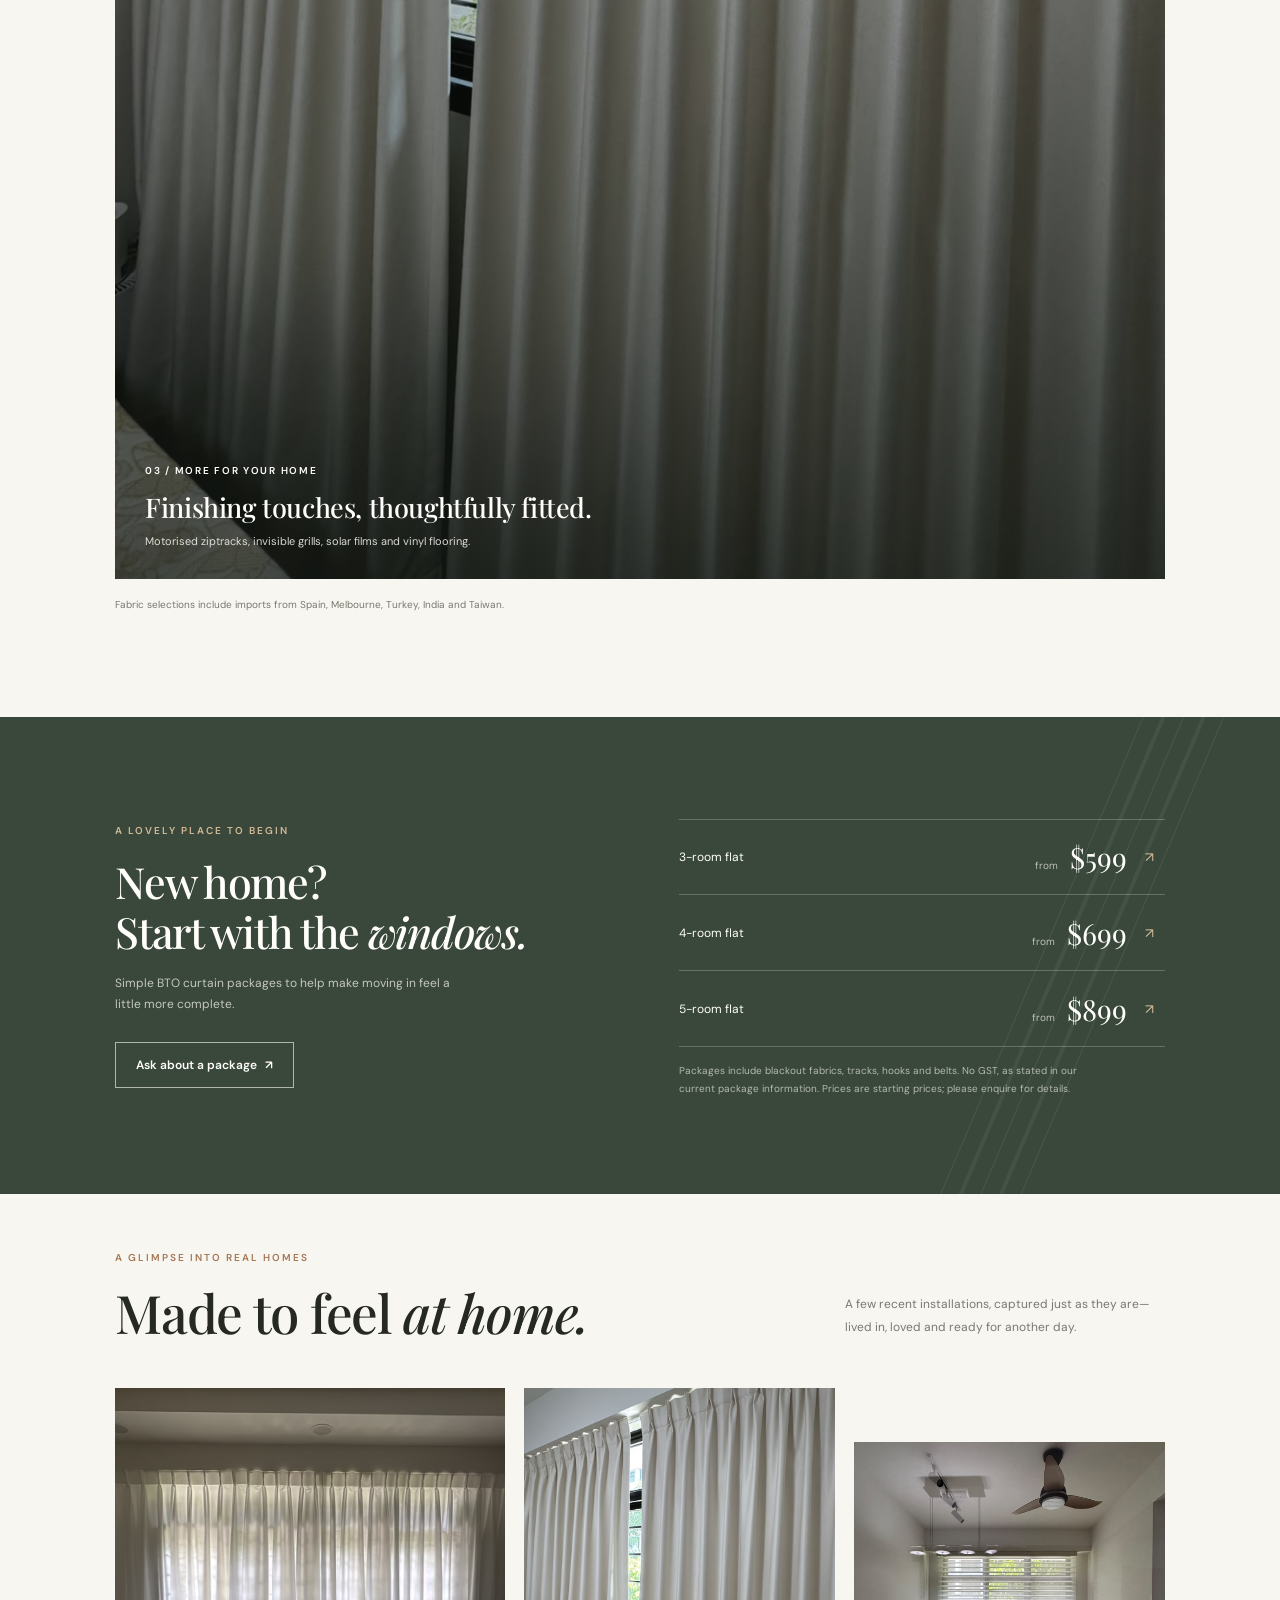
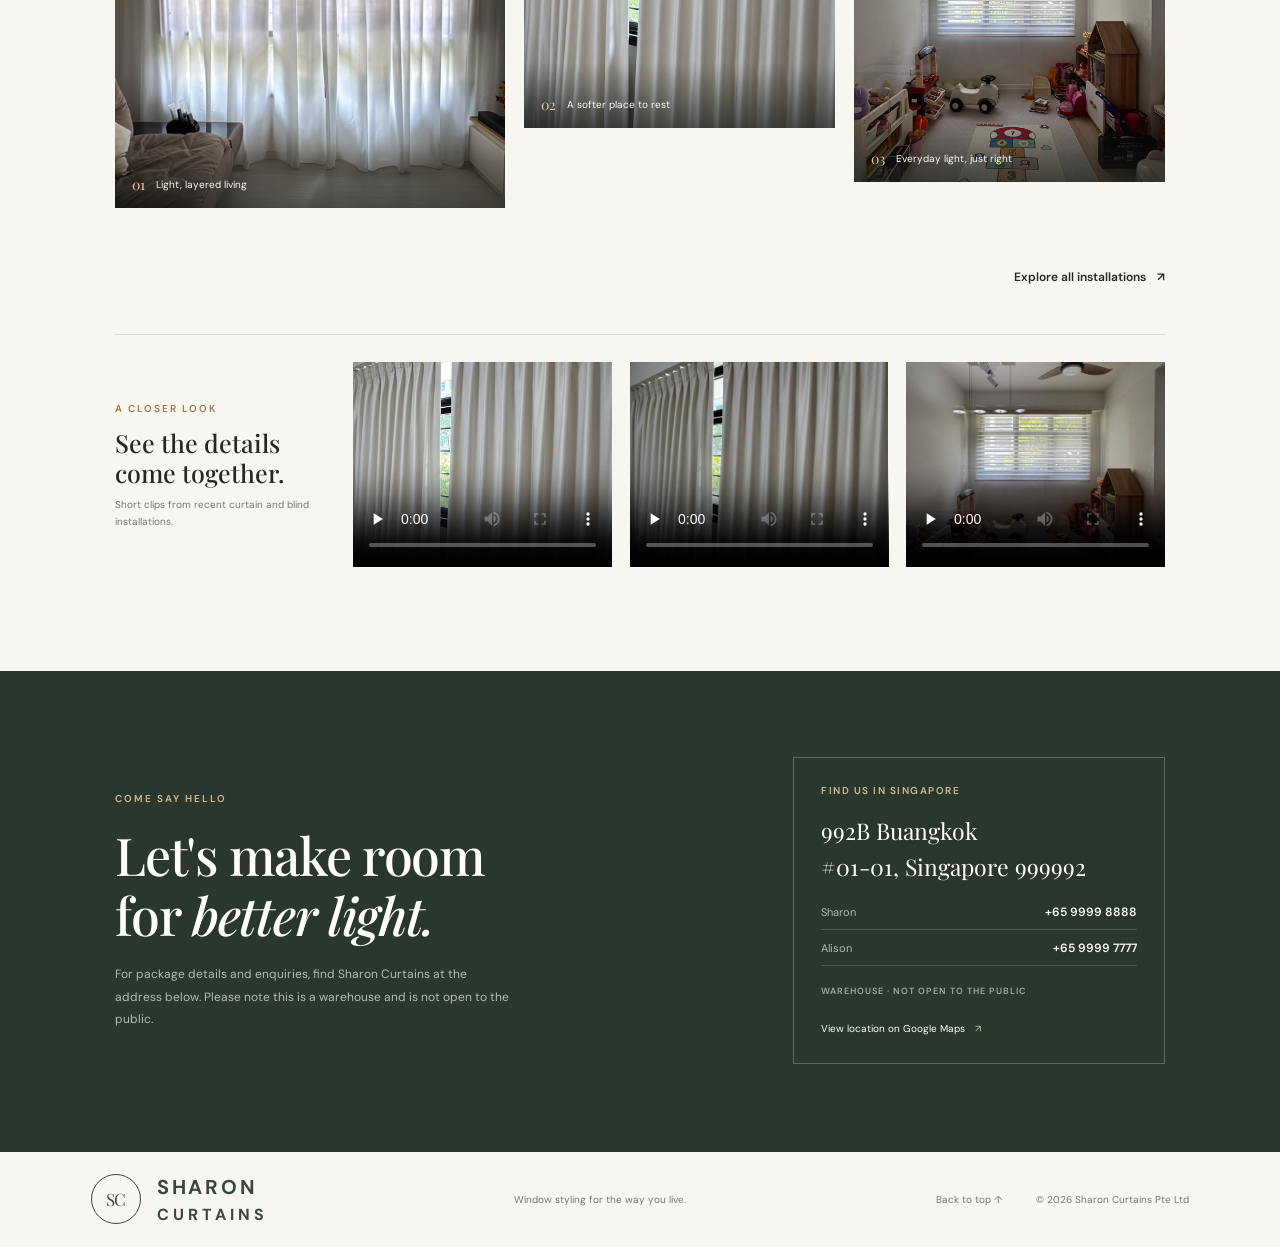
==== commit ae33b5aa: "Add portfolios page and ambassador photos Co-authored-by: Copilot <223556219+Copilot@users.noreply.g" ====
--- a/index.html
+++ b/index.html
@@ -31,6 +31,7 @@
       <a href="#collections" data-i18n="nav-collections">Curtains & blinds</a>
       <a href="#packages" data-i18n="nav-packages">BTO packages</a>
       <a href="#projects" data-i18n="nav-projects">Our work</a>
+      <a href="portfolios.html" data-i18n="nav-portfolios">Portfolios</a>
       <a href="#contact" data-i18n="nav-contact">Contact</a>
       <a class="nav-cta" href="#packages"><span data-i18n="nav-cta">Explore packages</span> <span aria-hidden="true">↗</span></a>
       <div class="language-switch" role="group" aria-label="Select language" data-i18n-aria-label="language-group">
@@ -42,7 +43,7 @@
 
   <main>
     <section class="hero" id="home" aria-labelledby="hero-title">
-      <img class="hero-image" src="WhatsApp%20Image%202026-10-05%20at%2010.28.31%20(1).jpeg" alt="Soft white curtains framing a bright living room" data-i18n-alt="hero-image-alt" fetchpriority="high">
+      <img class="hero-image" src="Portfolio/WhatsApp%20Image%202026-10-05%20at%2010.28.31%20(1).jpeg" alt="Soft white curtains framing a bright living room" data-i18n-alt="hero-image-alt" fetchpriority="high">
       <div class="hero-shade"></div>
       <div class="hero-content">
         <p class="eyebrow hero-eyebrow"><span></span> <span data-i18n="hero-eyebrow">Window styling, made personal</span></p>
@@ -92,7 +93,7 @@
           </div>
         </article>
         <article class="collection-card">
-          <img src="WhatsApp%20Image%202026-10-05%20at%2010.28.33.jpeg" alt="Day-night blind filtering light in a family room" data-i18n-alt="blind-image-alt" loading="lazy">
+          <img src="Portfolio/WhatsApp%20Image%202026-10-05%20at%2010.28.33.jpeg" alt="Day-night blind filtering light in a family room" data-i18n-alt="blind-image-alt" loading="lazy">
           <div class="card-overlay"></div>
           <div class="collection-info">
             <span class="card-index" data-i18n="blind-card-index">02 / BLINDS</span>
@@ -101,7 +102,7 @@
           </div>
         </article>
         <article class="collection-card collection-wide">
-          <img src="WhatsApp%20Image%202026-10-05%20at%2010.28.31.jpeg" alt="Neutral curtain installation in a bright bedroom" data-i18n-alt="home-image-alt" loading="lazy">
+          <img src="Portfolio/WhatsApp%20Image%202026-10-05%20at%2010.28.31.jpeg" alt="Neutral curtain installation in a bright bedroom" data-i18n-alt="home-image-alt" loading="lazy">
           <div class="card-overlay"></div>
           <div class="collection-info">
             <span class="card-index" data-i18n="home-card-index">03 / MORE FOR YOUR HOME</span>
@@ -153,7 +154,7 @@
       </div>
       <div class="project-grid">
         <figure class="project-photo project-photo-tall">
-          <img src="WhatsApp%20Image%202026-10-05%20at%2010.28.31%20(1).jpeg" alt="Sheer white curtains bringing gentle daylight into a living room" data-i18n-alt="project-1-image-alt" loading="lazy">
+          <img src="Portfolio/WhatsApp%20Image%202026-10-05%20at%2010.28.31%20(1).jpeg" alt="Sheer white curtains bringing gentle daylight into a living room" data-i18n-alt="project-1-image-alt" loading="lazy">
           <figcaption><span>01</span> <span data-i18n="project-1-caption">Light, layered living</span></figcaption>
         </figure>
         <figure class="project-photo">
@@ -161,9 +162,12 @@
           <figcaption><span>02</span> <span data-i18n="project-2-caption">A softer place to rest</span></figcaption>
         </figure>
         <figure class="project-photo project-photo-offset">
-          <img src="WhatsApp%20Image%202026-10-05%20at%2010.28.33.jpeg" alt="Light-filtering blinds fitted in a child's room" data-i18n-alt="project-3-image-alt" loading="lazy">
+          <img src="Portfolio/WhatsApp%20Image%202026-10-05%20at%2010.28.33.jpeg" alt="Light-filtering blinds fitted in a child's room" data-i18n-alt="project-3-image-alt" loading="lazy">
           <figcaption><span>03</span> <span data-i18n="project-3-caption">Everyday light, just right</span></figcaption>
         </figure>
+      </div>
+      <div class="projects-portfolio-link">
+        <a class="text-link" href="portfolios.html"><span data-i18n="projects-portfolio-link">Explore all installations</span> <span aria-hidden="true">↗</span></a>
       </div>
       <div class="video-strip">
         <div class="video-copy">
@@ -175,11 +179,11 @@
           <source src="WhatsApp%20Video%202026-10-05%20at%2010.28.29.mp4" type="video/mp4">
           <span data-i18n="video-unsupported">Your browser does not support embedded videos.</span>
         </video>
-        <video controls playsinline preload="none" poster="WhatsApp%20Image%202026-10-05%20at%2010.28.31.jpeg" aria-label="Video of another recent window installation" data-i18n-aria-label="video-2-label">
+        <video controls playsinline preload="none" poster="Portfolio/WhatsApp%20Image%202026-10-05%20at%2010.28.31.jpeg" aria-label="Video of another recent window installation" data-i18n-aria-label="video-2-label">
           <source src="WhatsApp%20Video%202026-10-05%20at%2010.28.32.mp4" type="video/mp4">
           <span data-i18n="video-unsupported">Your browser does not support embedded videos.</span>
         </video>
-        <video controls playsinline preload="none" poster="WhatsApp%20Image%202026-10-05%20at%2010.28.33.jpeg" aria-label="Video of a recent blind installation" data-i18n-aria-label="video-3-label">
+        <video controls playsinline preload="none" poster="Portfolio/WhatsApp%20Image%202026-10-05%20at%2010.28.33.jpeg" aria-label="Video of a recent blind installation" data-i18n-aria-label="video-3-label">
           <source src="WhatsApp%20Video%202026-10-05%20at%2010.28.30.mp4" type="video/mp4">
           <span data-i18n="video-unsupported">Your browser does not support embedded videos.</span>
         </video>
--- a/styles.css
+++ b/styles.css
@@ -132,7 +132,7 @@
 }
 
 .site-nav > a {
-  font-size: 11px;
+  font-size: 12px;
   font-weight: 500;
   text-decoration: none;
 }
@@ -169,7 +169,7 @@
   background: transparent;
   color: var(--ink);
   font: inherit;
-  font-size: 10px;
+  font-size: 12px;
   cursor: pointer;
 }
 
@@ -183,9 +183,9 @@
   outline-offset: 2px;
 }
 
-.nav-cta span,
-.text-link span,
-.button span {
+.nav-cta > span[aria-hidden="true"],
+.text-link > span[aria-hidden="true"],
+.button > span[aria-hidden="true"] {
   margin-left: 8px;
 }
 
@@ -229,7 +229,7 @@
 
 .eyebrow {
   margin: 0;
-  font-size: 9px;
+  font-size: 10px;
   font-weight: 600;
   letter-spacing: 2px;
   line-height: 1.7;
@@ -242,7 +242,7 @@
   gap: 11px;
 }
 
-.hero-eyebrow span {
+.hero-eyebrow > span:first-child {
   width: 25px;
   height: 1px;
   background: #ded3c2;
@@ -265,7 +265,7 @@
 
 .hero h1 {
   margin: 23px 0 18px;
-  font-size: clamp(49px, 7.3vw, 91px);
+  font-size: clamp(49px, 5.3vw, 68px);
   letter-spacing: -2.8px;
   line-height: 1.07;
 }
@@ -295,7 +295,7 @@
   align-items: center;
   justify-content: center;
   padding: 0 20px;
-  font-size: 11px;
+  font-size: 12px;
   font-weight: 600;
   text-decoration: none;
   transition: background .2s ease, color .2s ease, border-color .2s ease;
@@ -312,7 +312,7 @@
 
 .text-link {
   display: inline-block;
-  font-size: 11px;
+  font-size: 12px;
   font-weight: 600;
   text-decoration: none;
   transition: color .2s ease;
@@ -330,7 +330,7 @@
   align-items: center;
   gap: 13px;
   color: rgba(255, 254, 250, .9);
-  font-size: 9px;
+  font-size: 10px;
   letter-spacing: .7px;
 }
 
@@ -393,7 +393,7 @@
 }
 
 .intro-label .eyebrow {
-  font-size: 8px;
+  font-size: 9px;
   letter-spacing: 1.4px;
 }
 
@@ -441,7 +441,7 @@
 .detail-label {
   margin: 10px 0 22px;
   color: var(--muted);
-  font-size: 9px;
+  font-size: 10px;
   letter-spacing: .8px;
   line-height: 1.8;
   text-align: right;
@@ -477,7 +477,7 @@
   max-width: 320px;
   margin-bottom: 5px;
   color: var(--muted);
-  font-size: 11px;
+  font-size: 12px;
   line-height: 1.9;
 }
 
@@ -530,7 +530,7 @@
 }
 
 .card-index {
-  font-size: 8px;
+  font-size: 10px;
   font-weight: 600;
   letter-spacing: 1.7px;
 }
@@ -545,7 +545,7 @@
   max-width: 390px;
   margin-bottom: 0;
   color: rgba(255, 254, 250, .83);
-  font-size: 10px;
+  font-size: 11px;
   line-height: 1.7;
 }
 
@@ -565,7 +565,7 @@
 .collection-note {
   margin: 17px 0 0;
   color: var(--muted);
-  font-size: 9px;
+  font-size: 10px;
   line-height: 1.7;
 }
 
@@ -592,7 +592,11 @@
   color: #d4b998;
 }
 
-.package-heading h2,
+.package-heading h2 {
+  margin-top: 18px;
+  font-size: clamp(38px, 3.4vw, 43px);
+}
+
 .contact-copy h2 {
   margin-top: 18px;
   font-size: clamp(38px, 4.2vw, 52px);
@@ -602,7 +606,7 @@
   max-width: 335px;
   margin-bottom: 26px;
   color: rgba(255, 254, 250, .7);
-  font-size: 11px;
+  font-size: 12px;
   line-height: 1.8;
 }
 
@@ -647,7 +651,7 @@
   margin-right: 5px;
   color: rgba(255, 254, 250, .66);
   font-family: var(--sans);
-  font-size: 9px;
+  font-size: 10px;
 }
 
 .price-arrow {
@@ -659,7 +663,7 @@
   max-width: 430px;
   margin: 15px 0 0;
   color: rgba(255, 254, 250, .62);
-  font-size: 9px;
+  font-size: 10px;
   line-height: 1.8;
 }
 
@@ -728,13 +732,23 @@
   padding: 32px 17px 14px;
   background: linear-gradient(0deg, rgba(25, 29, 25, .62), transparent);
   color: var(--white);
-  font-size: 9px;
-}
-
-.project-photo figcaption span {
+  font-size: 10px;
+}
+
+.project-photo figcaption > span:first-child {
   color: #e4c9a9;
   font-family: var(--serif);
   font-size: 14px;
+}
+
+.projects-portfolio-link {
+  display: flex;
+  justify-content: flex-end;
+  margin-top: 21px;
+}
+
+.site-nav > a[aria-current="page"] {
+  color: var(--accent);
 }
 
 .video-strip {
@@ -757,7 +771,7 @@
   max-width: 220px;
   margin-bottom: 0;
   color: var(--muted);
-  font-size: 9px;
+  font-size: 10px;
   line-height: 1.7;
 }
 
@@ -790,7 +804,7 @@
   max-width: 400px;
   margin-bottom: 0;
   color: rgba(255, 254, 250, .67);
-  font-size: 10px;
+  font-size: 12px;
   line-height: 1.9;
 }
 
@@ -803,7 +817,7 @@
 .warehouse-note {
   display: block;
   color: #d4b998;
-  font-size: 8px;
+  font-size: 10px;
   font-weight: 600;
   letter-spacing: 1.5px;
   text-transform: uppercase;
@@ -831,7 +845,7 @@
   padding-bottom: 9px;
   border-bottom: 1px solid rgba(255, 254, 250, .17);
   color: var(--white);
-  font-size: 10px;
+  font-size: 11px;
   text-decoration: none;
 }
 
@@ -840,7 +854,7 @@
 }
 
 .contact-phone strong {
-  font-size: 11px;
+  font-size: 12px;
   font-weight: 600;
 }
 
@@ -850,7 +864,7 @@
 
 .warehouse-note {
   color: rgba(255, 254, 250, .58);
-  font-size: 7px;
+  font-size: 9px;
   letter-spacing: 1px;
 }
 
@@ -858,11 +872,11 @@
   display: inline-block;
   margin-top: 25px;
   color: var(--white);
-  font-size: 9px;
+  font-size: 10px;
   text-decoration: none;
 }
 
-.contact-map span {
+.contact-map > span[aria-hidden="true"] {
   margin-left: 7px;
   color: #d4b998;
 }
@@ -889,7 +903,7 @@
 .back-top {
   margin-bottom: 0;
   color: var(--muted);
-  font-size: 8px;
+  font-size: 10px;
 }
 
 .back-top {
@@ -1151,7 +1165,7 @@
 
   .hero h1 {
     margin-top: 20px;
-    font-size: clamp(47px, 13vw, 70px);
+    font-size: clamp(38px, 10vw, 42px);
     letter-spacing: -2px;
   }
 
@@ -1193,11 +1207,17 @@
     margin-top: 0;
   }
 
-  .intro-copy h2,
+  .intro-copy h2 {
+    font-size: clamp(28px, 8.9vw, 33px);
+  }
+
   .section-heading h2,
-  .package-heading h2,
   .contact-copy h2 {
     font-size: 39px;
+  }
+
+  .package-heading h2 {
+    font-size: clamp(25px, 8vw, 30px);
   }
 
   .intro-copy > p:not(.eyebrow) {
@@ -1247,7 +1267,7 @@
   }
 
   .collection-note {
-    font-size: 8px;
+    font-size: 10px;
   }
 
   .package-inner {
@@ -1290,7 +1310,7 @@
     gap: 7px;
     padding-right: 9px;
     padding-left: 9px;
-    font-size: 8px;
+    font-size: 10px;
   }
 
   .video-strip {
@@ -1321,6 +1341,145 @@
 
   .copyright {
     grid-column: 1 / -1;
+  }
+}
+
+html[lang="zh-CN"] {
+  --sans: "Microsoft YaHei", "Noto Sans SC", "PingFang SC", "Segoe UI", sans-serif;
+  --serif: "Microsoft YaHei", "Noto Sans SC", "PingFang SC", "Segoe UI", sans-serif;
+}
+
+html[lang="zh-CN"] body,
+html[lang="zh-CN"] button {
+  font-family: var(--sans);
+}
+
+html[lang="zh-CN"] .eyebrow,
+html[lang="zh-CN"] .card-index,
+html[lang="zh-CN"] .intro-label,
+html[lang="zh-CN"] .detail-label,
+html[lang="zh-CN"] .contact-label,
+html[lang="zh-CN"] .warehouse-note,
+html[lang="zh-CN"] .hero-caption {
+  letter-spacing: 0;
+  text-transform: none;
+}
+
+html[lang="zh-CN"] .hero h1 {
+  font-size: clamp(40px, 4vw, 54px);
+  letter-spacing: 0;
+  line-height: 1.25;
+}
+
+html[lang="zh-CN"] .intro-copy h2,
+html[lang="zh-CN"] .section-heading h2,
+html[lang="zh-CN"] .package-heading h2,
+html[lang="zh-CN"] .contact-copy h2 {
+  font-size: clamp(34px, 3.4vw, 42px);
+  letter-spacing: 0;
+  line-height: 1.35;
+}
+
+html[lang="zh-CN"] .collection-info h3 {
+  font-size: 22px;
+  letter-spacing: 0;
+  line-height: 1.5;
+}
+
+html[lang="zh-CN"] .video-copy h3 {
+  font-size: 22px;
+  line-height: 1.5;
+}
+
+html[lang="zh-CN"] .hero-copy,
+html[lang="zh-CN"] .intro-copy > p:not(.eyebrow),
+html[lang="zh-CN"] .section-intro,
+html[lang="zh-CN"] .collection-info p,
+html[lang="zh-CN"] .collection-note,
+html[lang="zh-CN"] .package-heading > p:not(.eyebrow),
+html[lang="zh-CN"] .price-footnote,
+html[lang="zh-CN"] .project-photo figcaption,
+html[lang="zh-CN"] .video-copy > p:last-child,
+html[lang="zh-CN"] .contact-copy > p:last-child {
+  font-size: 13px;
+  line-height: 1.8;
+}
+
+html[lang="zh-CN"] .button,
+html[lang="zh-CN"] .text-link,
+html[lang="zh-CN"] .price-row,
+html[lang="zh-CN"] .contact-phone,
+html[lang="zh-CN"] .contact-map,
+html[lang="zh-CN"] .site-footer > p,
+html[lang="zh-CN"] .copyright,
+html[lang="zh-CN"] .back-top,
+html[lang="zh-CN"] .whatsapp-button {
+  font-size: 12px;
+}
+
+html[lang="zh-CN"] .contact-label {
+  font-size: 12px;
+}
+
+html[lang="zh-CN"] .warehouse-note {
+  font-size: 11px;
+}
+
+html[lang="zh-CN"] .detail-label {
+  font-size: 11px;
+}
+
+@media (max-width: 850px) {
+  html[lang="zh-CN"] .hero h1 {
+    font-size: clamp(34px, 7vw, 46px);
+  }
+
+  html[lang="zh-CN"] .intro-copy h2,
+  html[lang="zh-CN"] .section-heading h2,
+  html[lang="zh-CN"] .package-heading h2,
+  html[lang="zh-CN"] .contact-copy h2 {
+    font-size: 34px;
+  }
+}
+
+@media (max-width: 600px) {
+  html[lang="zh-CN"] .hero h1 {
+    font-size: clamp(29px, 8.2vw, 34px);
+  }
+
+  html[lang="zh-CN"] .intro-copy h2,
+  html[lang="zh-CN"] .section-heading h2,
+  html[lang="zh-CN"] .package-heading h2,
+  html[lang="zh-CN"] .contact-copy h2 {
+    font-size: 29px;
+  }
+
+  html[lang="zh-CN"] .collection-info h3,
+  html[lang="zh-CN"] .video-copy h3 {
+    font-size: 20px;
+  }
+
+  html[lang="zh-CN"] .development-notice {
+    font-size: 11px;
+  }
+
+  html[lang="zh-CN"] .development-notice strong {
+    font-size: 12px;
+  }
+
+  html[lang="zh-CN"] .contact-card address {
+    font-size: 21px;
+  }
+}
+
+@media (max-width: 360px) {
+  html[lang="en"] .hero-content {
+    width: 90%;
+    margin-left: 5%;
+  }
+
+  html[lang="en"] .hero h1 {
+    font-size: 34px;
   }
 }
 
@@ -1334,3 +1493,462 @@
     transition-duration: .01ms !important;
   }
 }
+
+.portfolio-hero {
+  position: relative;
+  overflow: hidden;
+  padding: 190px 9% 73px;
+  background:
+    radial-gradient(ellipse at 88% 24%, rgba(212, 185, 152, .16), transparent 34%),
+    var(--paper);
+}
+
+.portfolio-hero::after {
+  position: absolute;
+  right: 9%;
+  bottom: -112px;
+  width: 270px;
+  height: 270px;
+  border: 1px solid rgba(164, 119, 85, .17);
+  border-radius: 50%;
+  content: "";
+  pointer-events: none;
+}
+
+.portfolio-hero-inner {
+  position: relative;
+  z-index: 1;
+  width: min(780px, 100%);
+  margin: 0 auto;
+  text-align: center;
+}
+
+.portfolio-hero .eyebrow {
+  display: flex;
+  align-items: center;
+  justify-content: center;
+  gap: 12px;
+}
+
+.portfolio-hero-rule,
+.portfolio-count-rule {
+  display: inline-block;
+  width: 27px;
+  height: 1px;
+  background: currentColor;
+}
+
+.portfolio-hero h1 {
+  margin: 20px 0 17px;
+  font-family: var(--serif);
+  font-size: clamp(44px, 5.3vw, 67px);
+  font-weight: 500;
+  letter-spacing: -2.3px;
+  line-height: 1.13;
+}
+
+.portfolio-hero h1 em,
+.portfolio-cta h2 em {
+  color: var(--green);
+  font-weight: 500;
+}
+
+.portfolio-intro {
+  max-width: 570px;
+  margin: 0 auto;
+  color: var(--muted);
+  font-size: 13px;
+  line-height: 1.9;
+}
+
+.portfolio-count {
+  display: flex;
+  align-items: center;
+  justify-content: center;
+  gap: 11px;
+  margin-top: 30px;
+  color: var(--muted);
+  font-size: 10px;
+  letter-spacing: .8px;
+  text-transform: uppercase;
+}
+
+.portfolio-count-rule {
+  width: 19px;
+  color: #c3b39d;
+}
+
+.portfolio-count-number {
+  color: var(--accent);
+  font-family: var(--serif);
+  font-size: 17px;
+  letter-spacing: 0;
+}
+
+.portfolio-gallery {
+  padding-top: 25px;
+  padding-bottom: 105px;
+}
+
+.portfolio-grid {
+  display: grid;
+  grid-template-columns: repeat(3, minmax(0, 1fr));
+  align-items: start;
+  gap: 43px 23px;
+}
+
+.portfolio-card {
+  min-width: 0;
+}
+
+.portfolio-card-featured {
+  grid-column: span 2;
+}
+
+.portfolio-image {
+  position: relative;
+  overflow: hidden;
+  aspect-ratio: 1 / 1.05;
+  background: var(--paper-deep);
+}
+
+.portfolio-card-featured .portfolio-image {
+  aspect-ratio: 1.62;
+}
+
+.portfolio-card:nth-child(4n + 2) .portfolio-image,
+.portfolio-card:nth-child(4n + 3) .portfolio-image {
+  aspect-ratio: 1 / 1.18;
+}
+
+.portfolio-card-featured .portfolio-image img,
+.portfolio-image img {
+  width: 100%;
+  height: 100%;
+  object-fit: cover;
+  transition: transform .75s cubic-bezier(.2, .75, .2, 1);
+}
+
+.portfolio-card:hover .portfolio-image img {
+  transform: scale(1.035);
+}
+
+.portfolio-card:nth-child(1) .portfolio-image img {
+  object-position: center 55%;
+}
+
+.portfolio-image-index {
+  position: absolute;
+  right: 13px;
+  bottom: 12px;
+  display: grid;
+  width: 35px;
+  height: 35px;
+  place-items: center;
+  border: 1px solid rgba(255, 254, 250, .72);
+  border-radius: 50%;
+  background: rgba(41, 55, 46, .68);
+  color: var(--white);
+  font-family: var(--serif);
+  font-size: 12px;
+}
+
+.portfolio-caption {
+  padding: 15px 1px 0;
+}
+
+.portfolio-type {
+  margin: 0 0 7px;
+  color: var(--accent);
+  font-size: 9px;
+  font-weight: 600;
+  letter-spacing: 1.5px;
+  line-height: 1.6;
+  text-transform: uppercase;
+}
+
+.portfolio-caption h2 {
+  margin: 0 0 6px;
+  font-family: var(--serif);
+  font-size: clamp(19px, 2vw, 23px);
+  font-weight: 500;
+  letter-spacing: -.3px;
+  line-height: 1.35;
+}
+
+.portfolio-caption > p:not(.portfolio-type) {
+  max-width: 410px;
+  margin: 0;
+  color: var(--muted);
+  font-size: 11px;
+  line-height: 1.8;
+}
+
+.portfolio-ambassador {
+  display: flex;
+  align-items: center;
+  gap: 12px;
+  margin-top: 18px;
+  padding-top: 14px;
+  border-top: 1px solid #e4e0d7;
+}
+
+.portfolio-ambassador > img {
+  width: 54px;
+  height: 54px;
+  flex: 0 0 54px;
+  border-radius: 50%;
+  object-fit: cover;
+  object-position: center 35%;
+}
+
+.portfolio-ambassador-label {
+  display: block;
+  margin-bottom: 3px;
+  color: var(--accent);
+  font-size: 9px;
+  font-weight: 600;
+  letter-spacing: 1px;
+  line-height: 1.5;
+  text-transform: uppercase;
+}
+
+.portfolio-ambassador > div > p {
+  margin: 0;
+  color: var(--muted);
+  font-size: 10px;
+  line-height: 1.6;
+}
+
+.portfolio-cta {
+  background: var(--green);
+  color: var(--white);
+}
+
+.portfolio-cta-inner {
+  display: flex;
+  align-items: center;
+  justify-content: space-between;
+  gap: 45px;
+  padding-top: 70px;
+  padding-bottom: 72px;
+}
+
+.portfolio-cta .eyebrow {
+  color: #d4b998;
+}
+
+.portfolio-cta h2 {
+  margin: 14px 0 12px;
+  font-family: var(--serif);
+  font-size: clamp(32px, 3.7vw, 45px);
+  font-weight: 500;
+  letter-spacing: -1px;
+  line-height: 1.2;
+}
+
+.portfolio-cta h2 em {
+  color: #e4c9a9;
+}
+
+.portfolio-cta-inner > div > p:last-child {
+  max-width: 520px;
+  margin: 0;
+  color: rgba(255, 254, 250, .72);
+  font-size: 12px;
+  line-height: 1.8;
+}
+
+.portfolio-cta .button {
+  flex: 0 0 auto;
+}
+
+@media (max-width: 850px) {
+  .portfolio-hero {
+    padding-right: 7%;
+    padding-left: 7%;
+  }
+
+  .portfolio-gallery {
+    padding-bottom: 83px;
+  }
+
+  .portfolio-grid {
+    grid-template-columns: repeat(2, minmax(0, 1fr));
+    gap: 36px 18px;
+  }
+
+  .portfolio-card-featured {
+    grid-column: span 2;
+  }
+
+  .portfolio-cta-inner {
+    gap: 28px;
+  }
+}
+
+@media (max-width: 600px) {
+  .portfolio-hero {
+    padding: 164px 7% 57px;
+  }
+
+  .portfolio-hero h1 {
+    margin-top: 17px;
+    font-size: clamp(35px, 9vw, 43px);
+    letter-spacing: -1.5px;
+  }
+
+  .portfolio-intro {
+    font-size: 12px;
+  }
+
+  .portfolio-count {
+    margin-top: 23px;
+    font-size: 8px;
+    letter-spacing: .5px;
+  }
+
+  .portfolio-gallery {
+    padding-top: 8px;
+    padding-bottom: 68px;
+  }
+
+  .portfolio-grid {
+    grid-template-columns: 1fr 1fr;
+    gap: 30px 12px;
+  }
+
+  .portfolio-card-featured {
+    grid-column: span 2;
+  }
+
+  .portfolio-image,
+  .portfolio-card:nth-child(4n + 2) .portfolio-image,
+  .portfolio-card:nth-child(4n + 3) .portfolio-image {
+    aspect-ratio: 1 / 1.08;
+  }
+
+  .portfolio-card-featured .portfolio-image {
+    aspect-ratio: 1.18;
+  }
+
+  .portfolio-caption {
+    padding-top: 11px;
+  }
+
+  .portfolio-type {
+    margin-bottom: 5px;
+    font-size: 8px;
+    letter-spacing: .9px;
+  }
+
+  .portfolio-caption h2 {
+    font-size: 17px;
+  }
+
+  .portfolio-caption > p:last-child {
+    font-size: 10px;
+    line-height: 1.65;
+  }
+
+  .portfolio-ambassador {
+    align-items: flex-start;
+    gap: 9px;
+    margin-top: 12px;
+    padding-top: 11px;
+  }
+
+  .portfolio-ambassador > img {
+    width: 40px;
+    height: 40px;
+    flex-basis: 40px;
+  }
+
+  .portfolio-ambassador-label {
+    font-size: 8px;
+    letter-spacing: .4px;
+  }
+
+  .portfolio-ambassador > div > p {
+    font-size: 9px;
+  }
+
+  .portfolio-image-index {
+    right: 8px;
+    bottom: 8px;
+    width: 29px;
+    height: 29px;
+    font-size: 10px;
+  }
+
+  .portfolio-cta-inner {
+    align-items: flex-start;
+    flex-direction: column;
+    gap: 23px;
+    padding-top: 57px;
+    padding-bottom: 61px;
+  }
+
+  .portfolio-cta h2 {
+    font-size: 34px;
+    letter-spacing: -.7px;
+  }
+}
+
+html[lang="zh-CN"] .portfolio-hero h1 {
+  font-size: clamp(36px, 4.4vw, 53px);
+  letter-spacing: 0;
+  line-height: 1.35;
+}
+
+html[lang="zh-CN"] .portfolio-hero .eyebrow,
+html[lang="zh-CN"] .portfolio-count,
+html[lang="zh-CN"] .portfolio-type {
+  letter-spacing: 0;
+  text-transform: none;
+}
+
+html[lang="zh-CN"] .portfolio-ambassador-label {
+  letter-spacing: 0;
+  text-transform: none;
+}
+
+html[lang="zh-CN"] .portfolio-caption h2 {
+  letter-spacing: 0;
+  line-height: 1.55;
+}
+
+html[lang="zh-CN"] .portfolio-intro,
+html[lang="zh-CN"] .portfolio-caption > p:not(.portfolio-type),
+html[lang="zh-CN"] .portfolio-ambassador > div > p,
+html[lang="zh-CN"] .portfolio-cta-inner > div > p:last-child {
+  font-size: 13px;
+  line-height: 1.9;
+}
+
+html[lang="zh-CN"] .portfolio-cta h2 {
+  letter-spacing: 0;
+  line-height: 1.45;
+}
+
+@media (max-width: 600px) {
+  html[lang="zh-CN"] .portfolio-hero h1 {
+    font-size: 31px;
+  }
+
+  html[lang="zh-CN"] .portfolio-caption h2 {
+    font-size: 16px;
+  }
+
+  html[lang="zh-CN"] .portfolio-caption > p:not(.portfolio-type) {
+    font-size: 11px;
+  }
+
+  html[lang="zh-CN"] .portfolio-ambassador > div > p {
+    font-size: 10px;
+  }
+
+  html[lang="zh-CN"] .portfolio-cta h2 {
+    font-size: 29px;
+  }
+}
